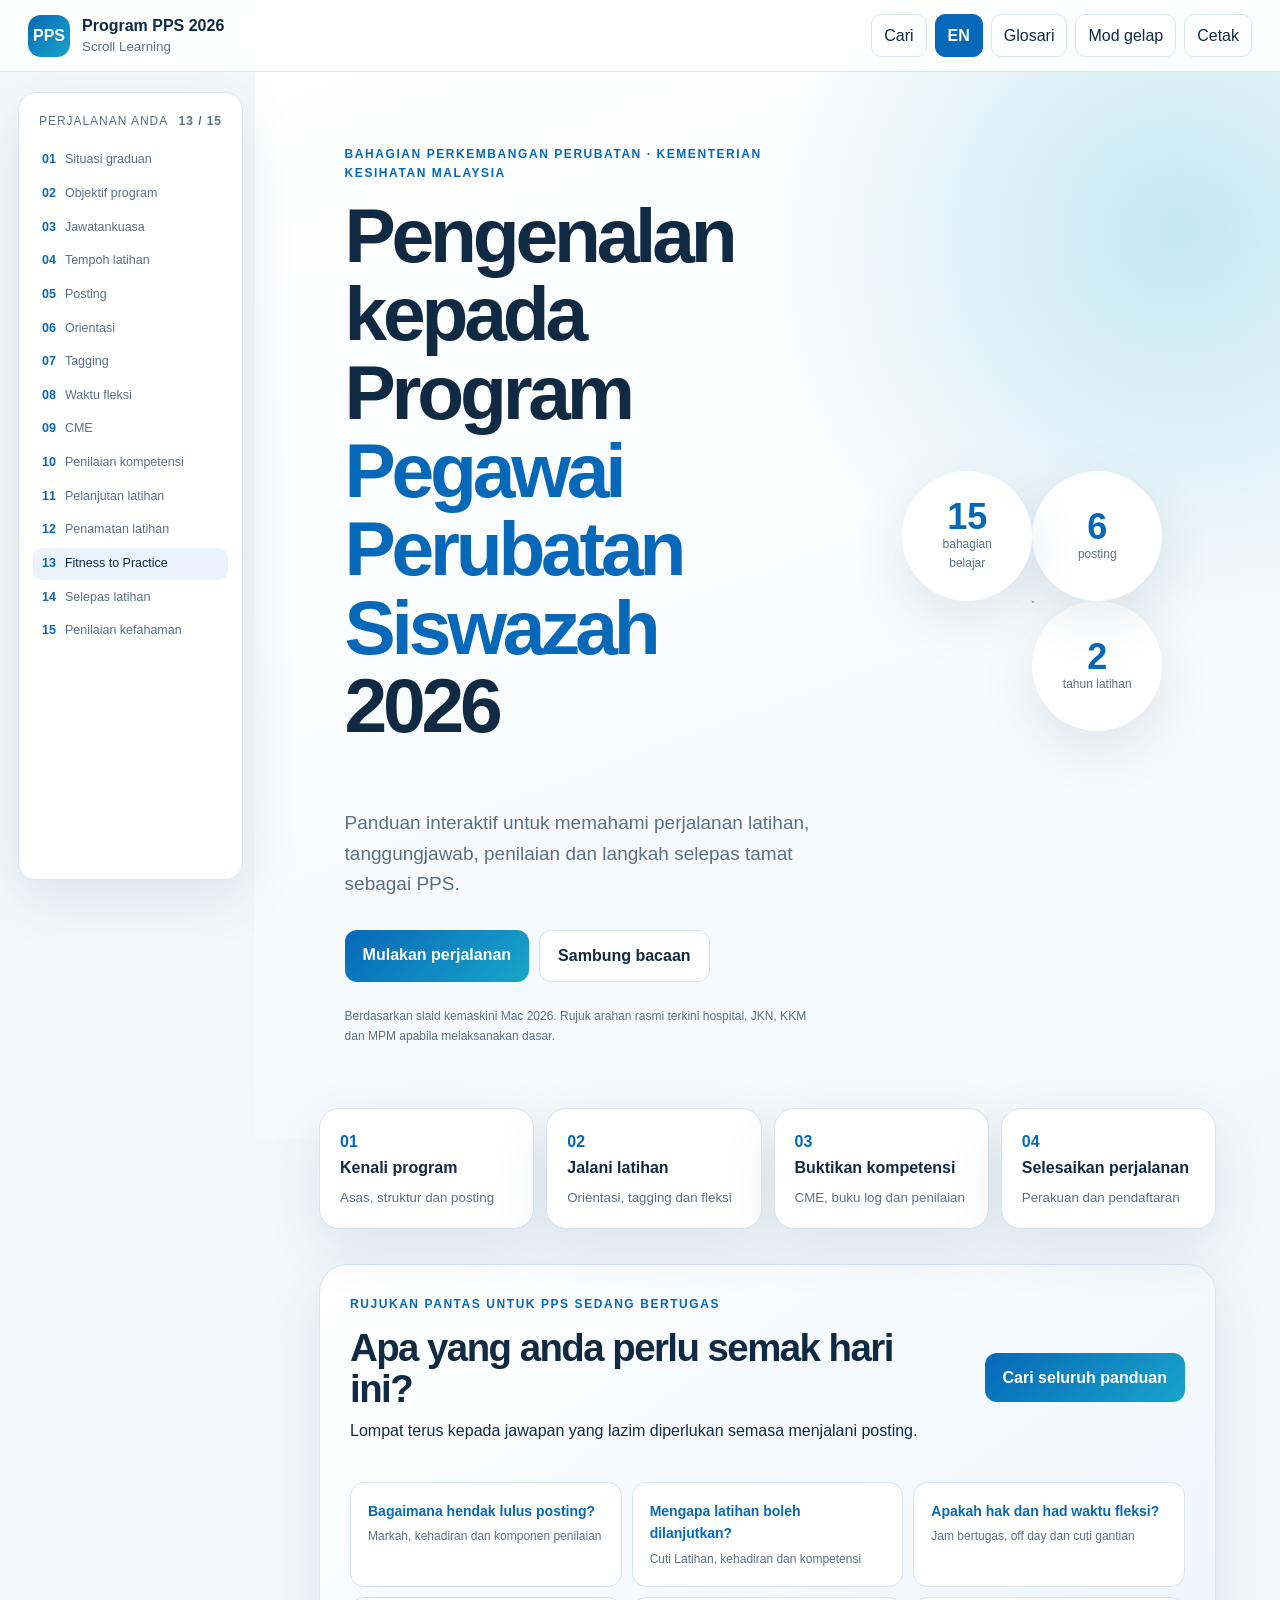
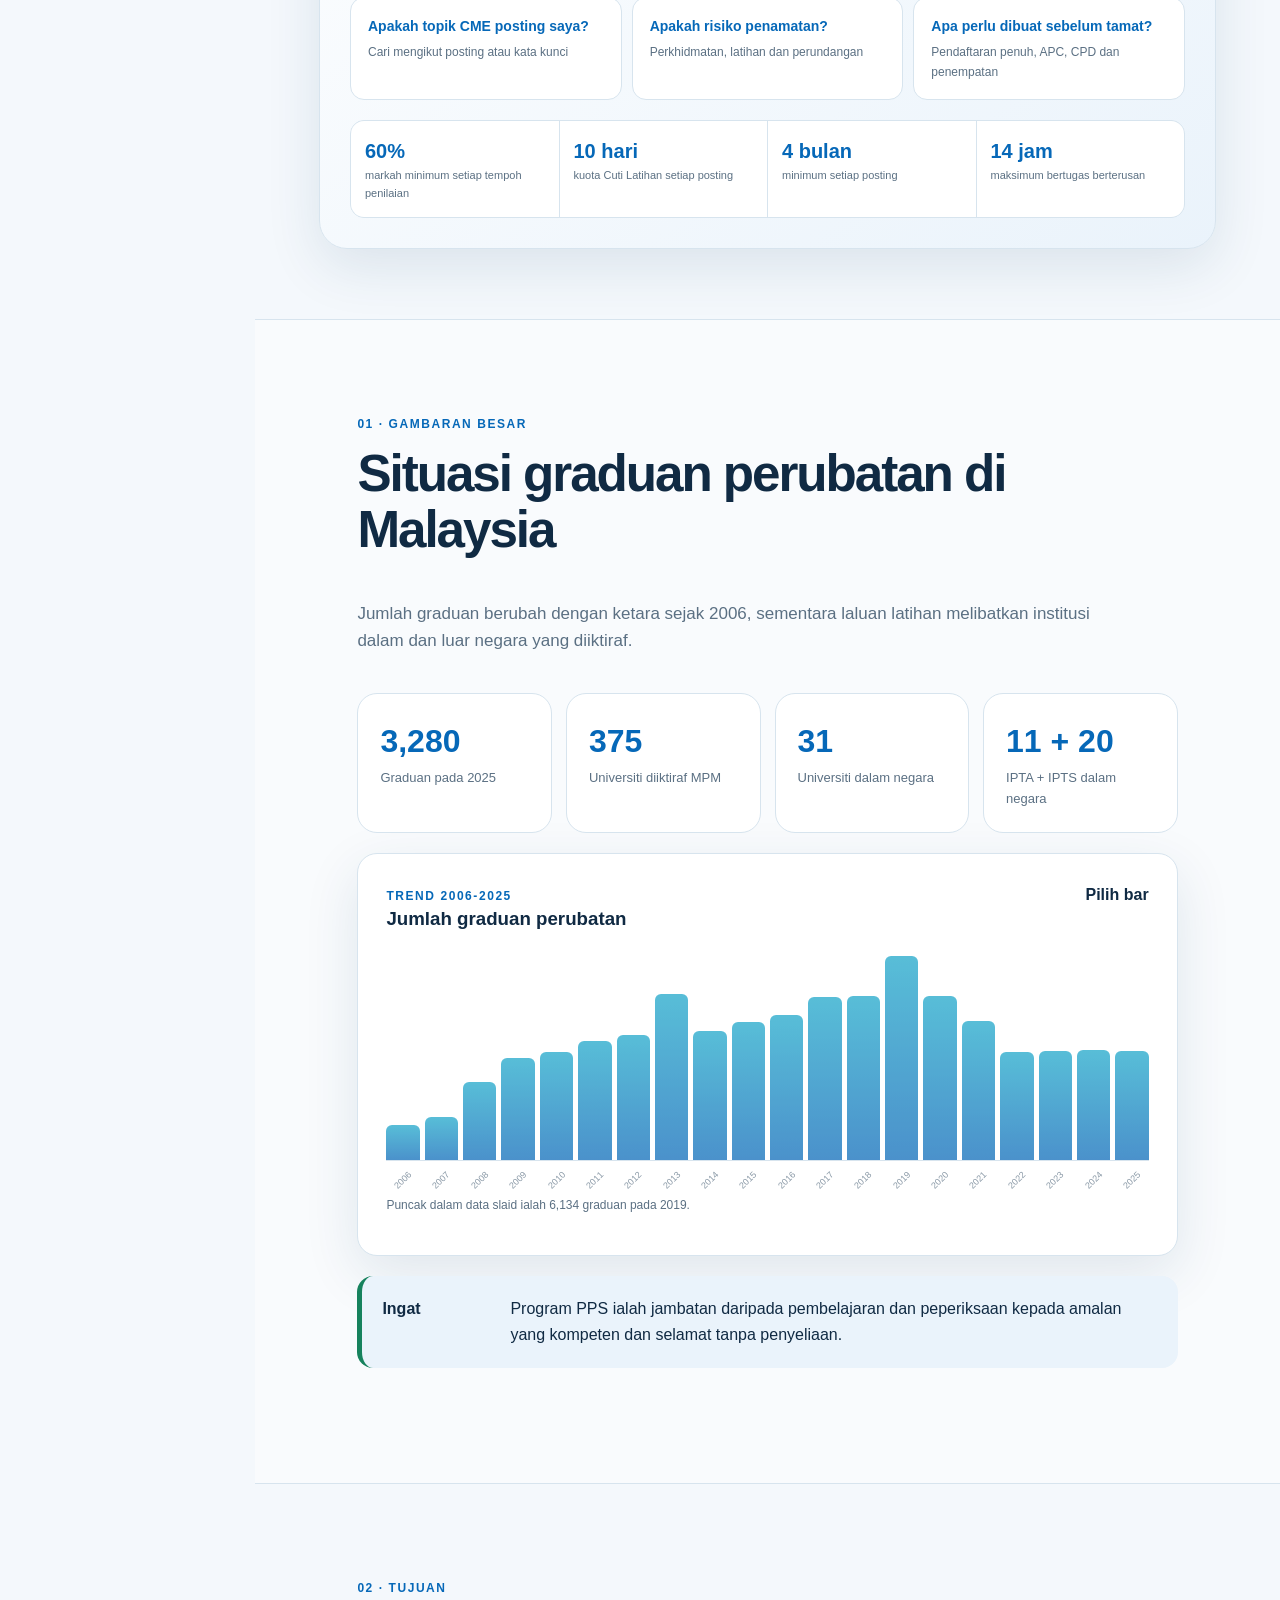
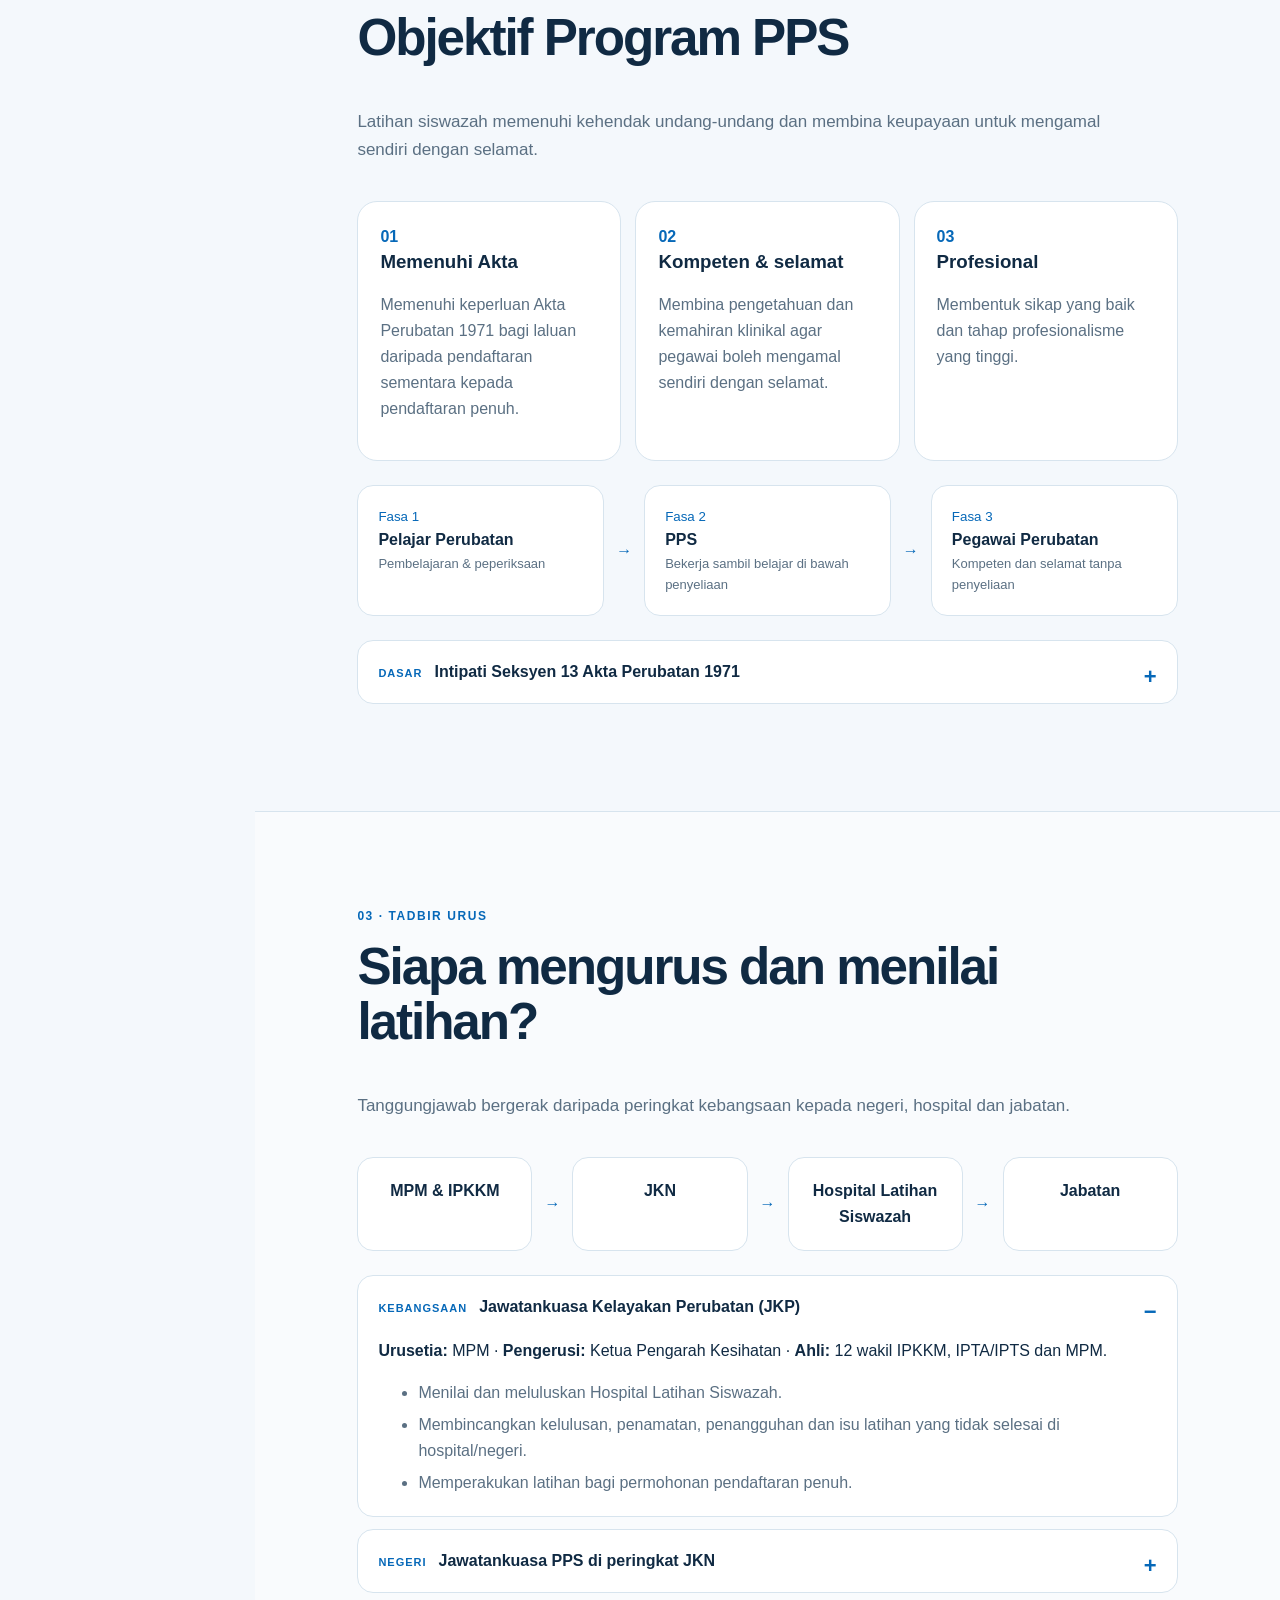
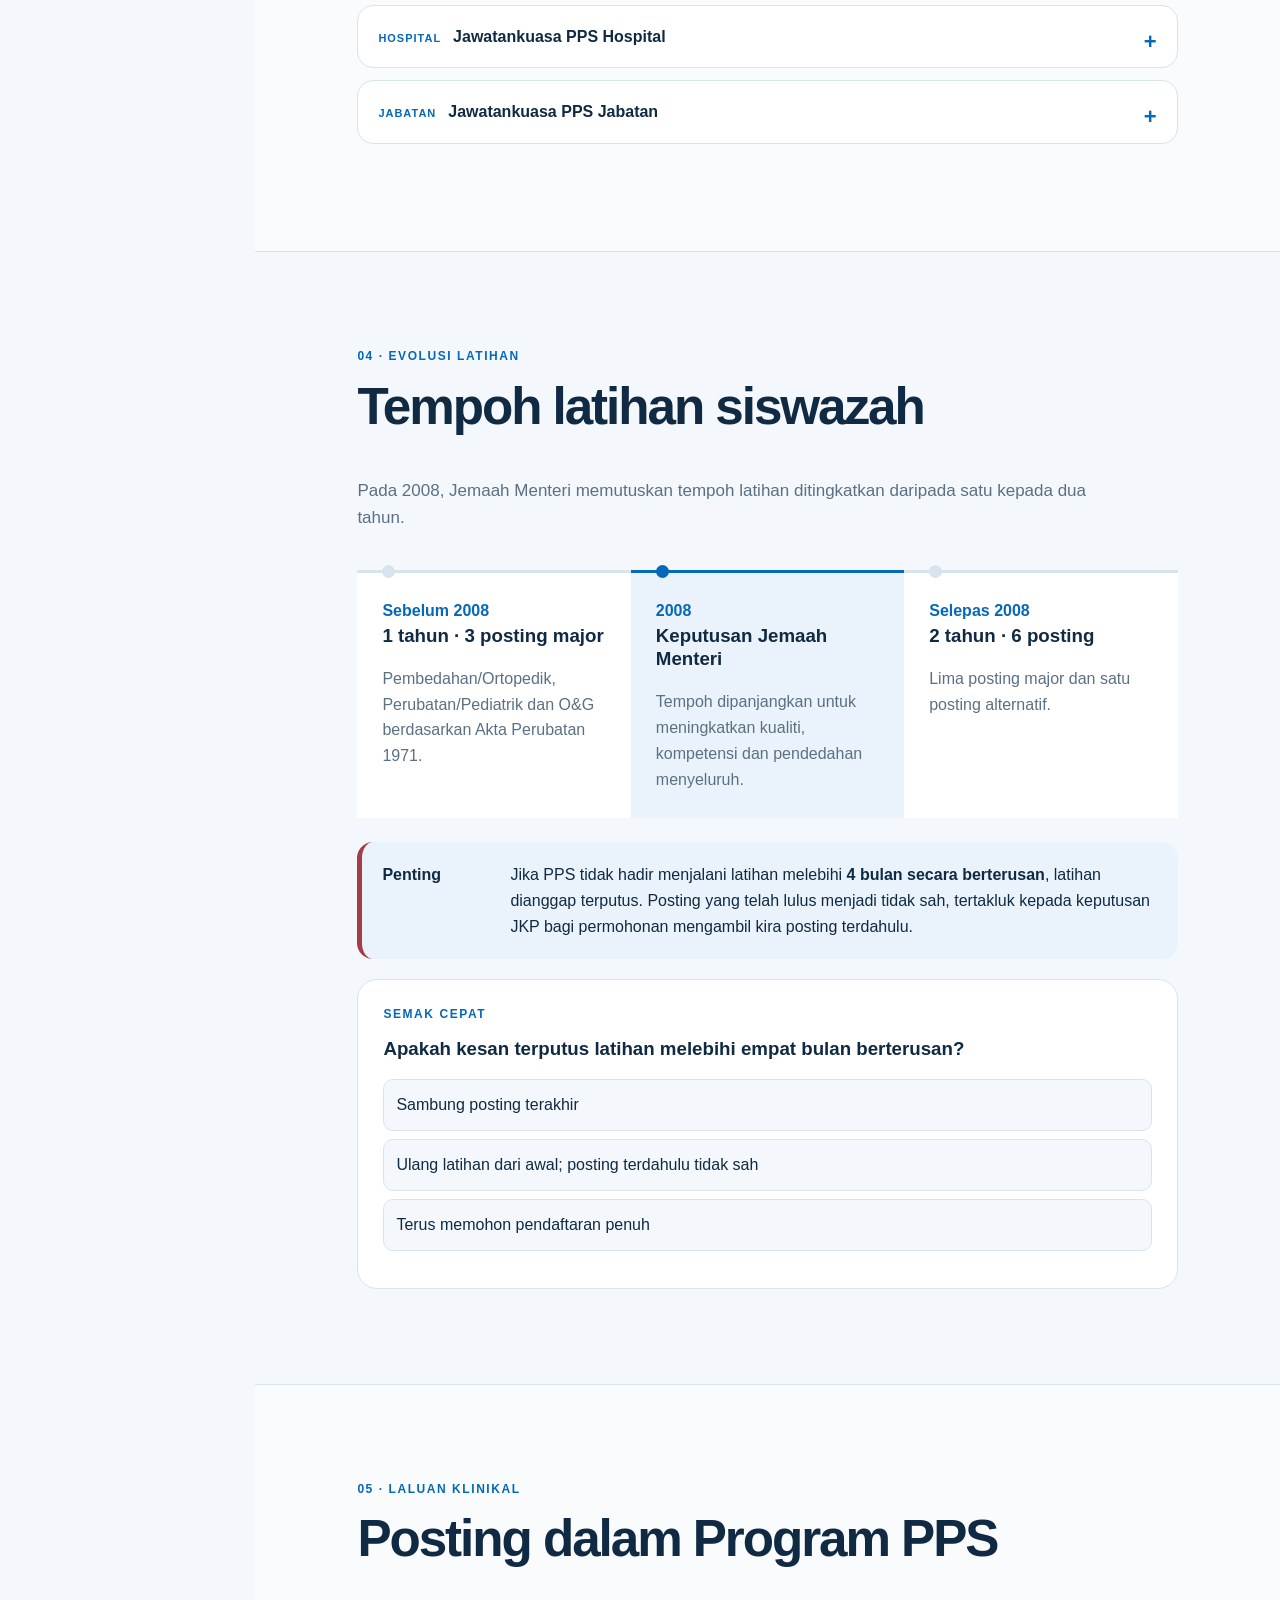
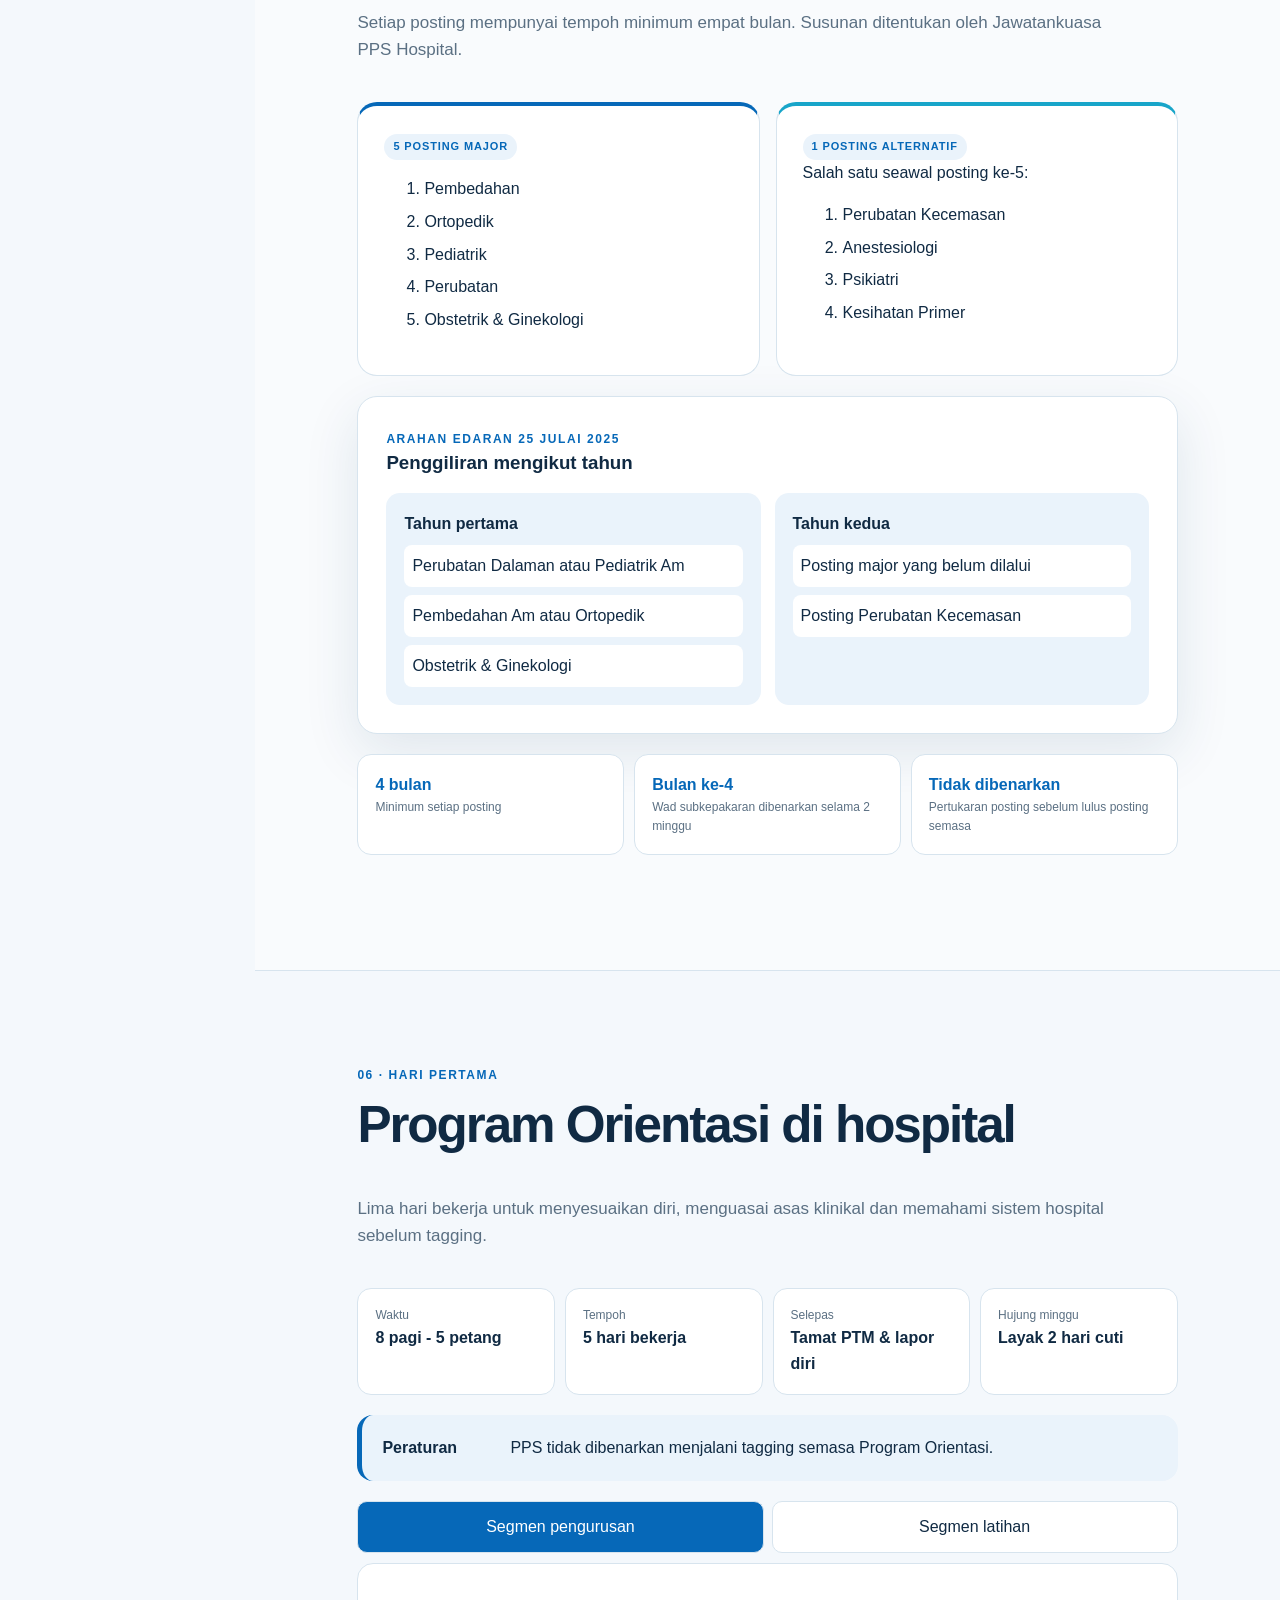
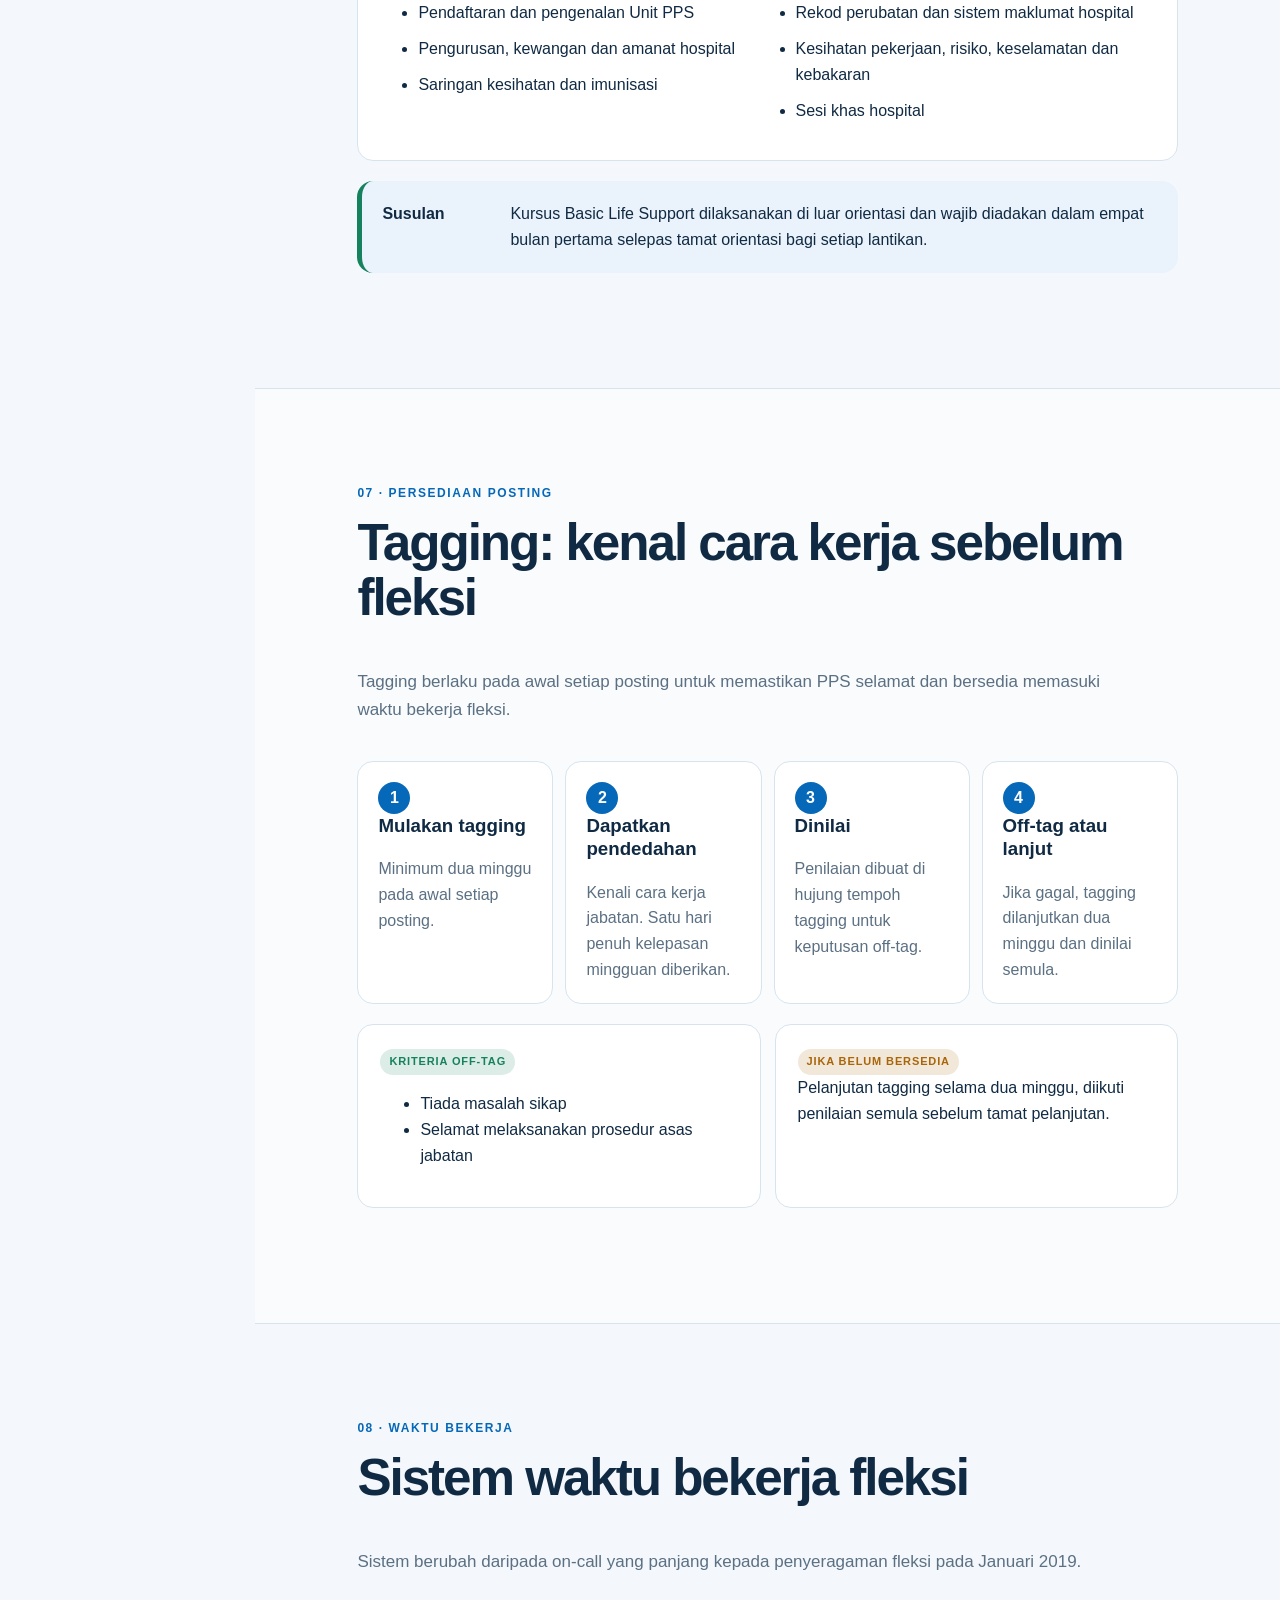
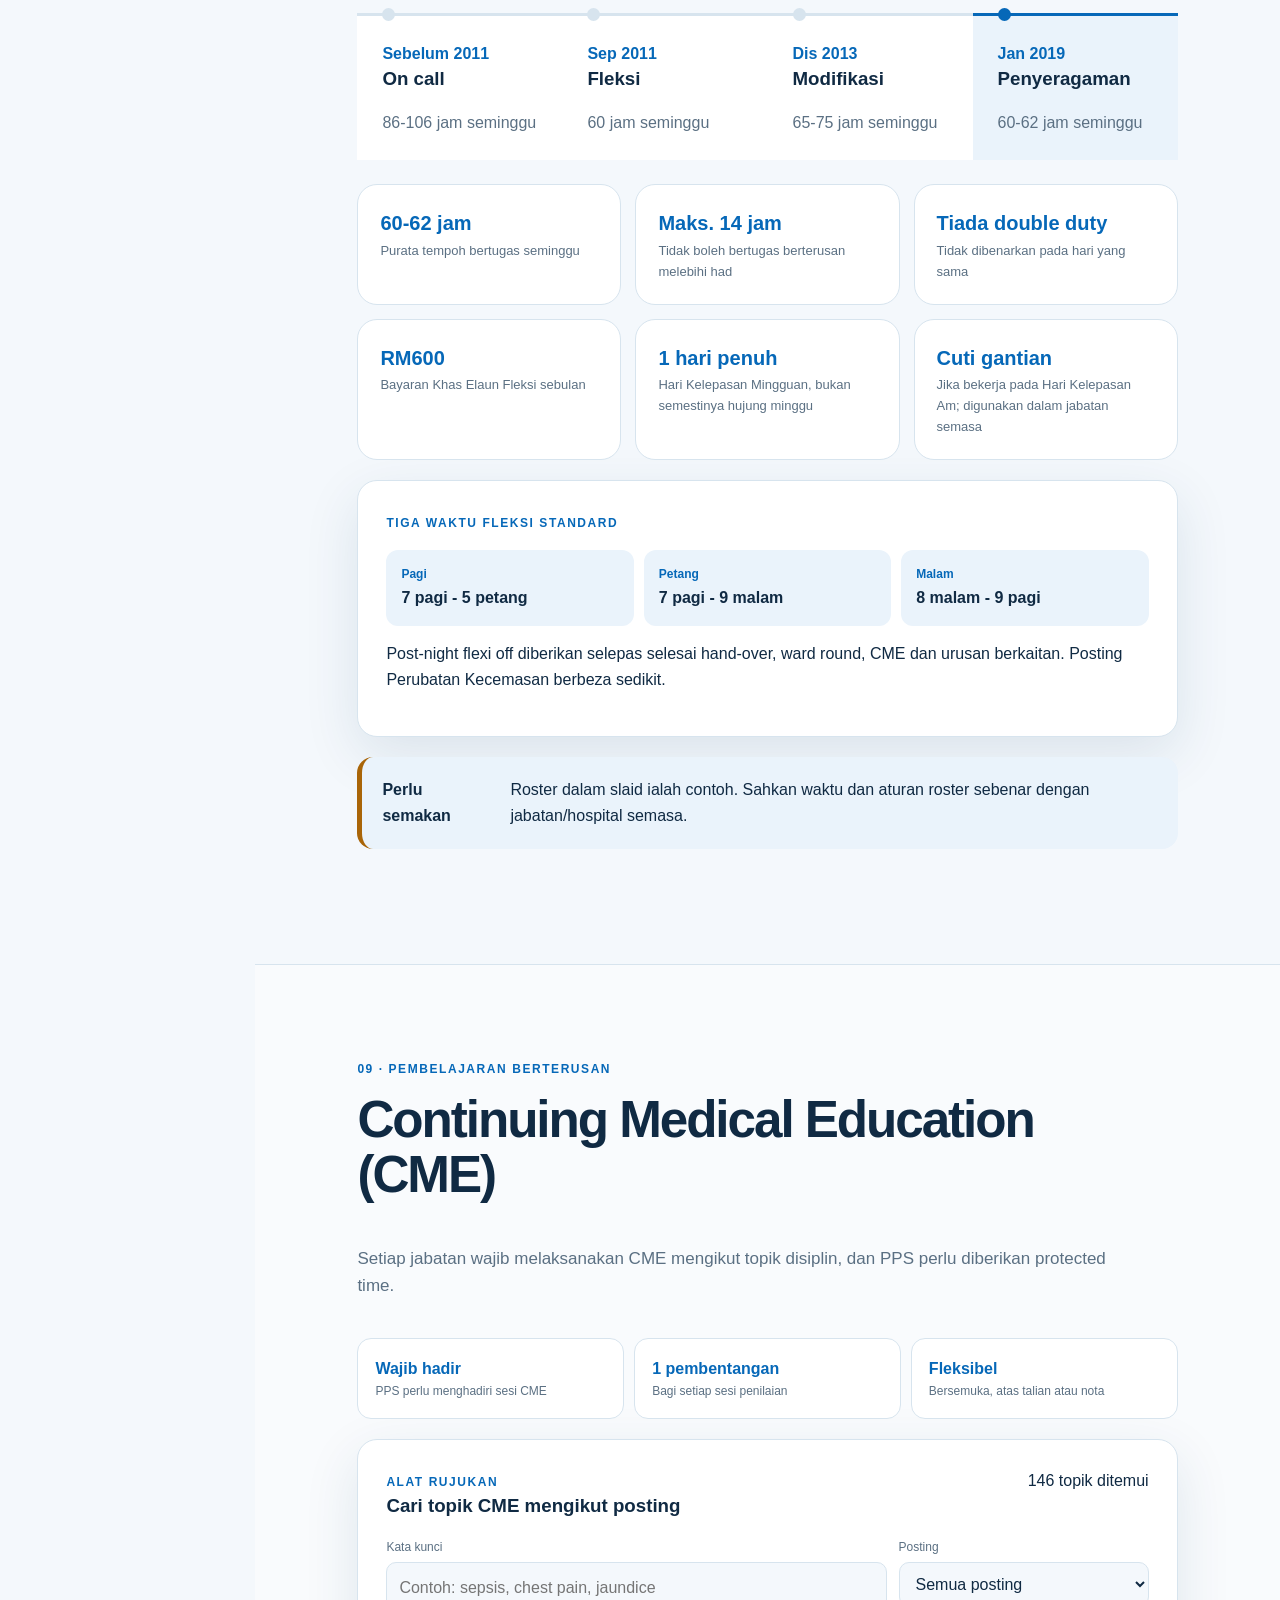
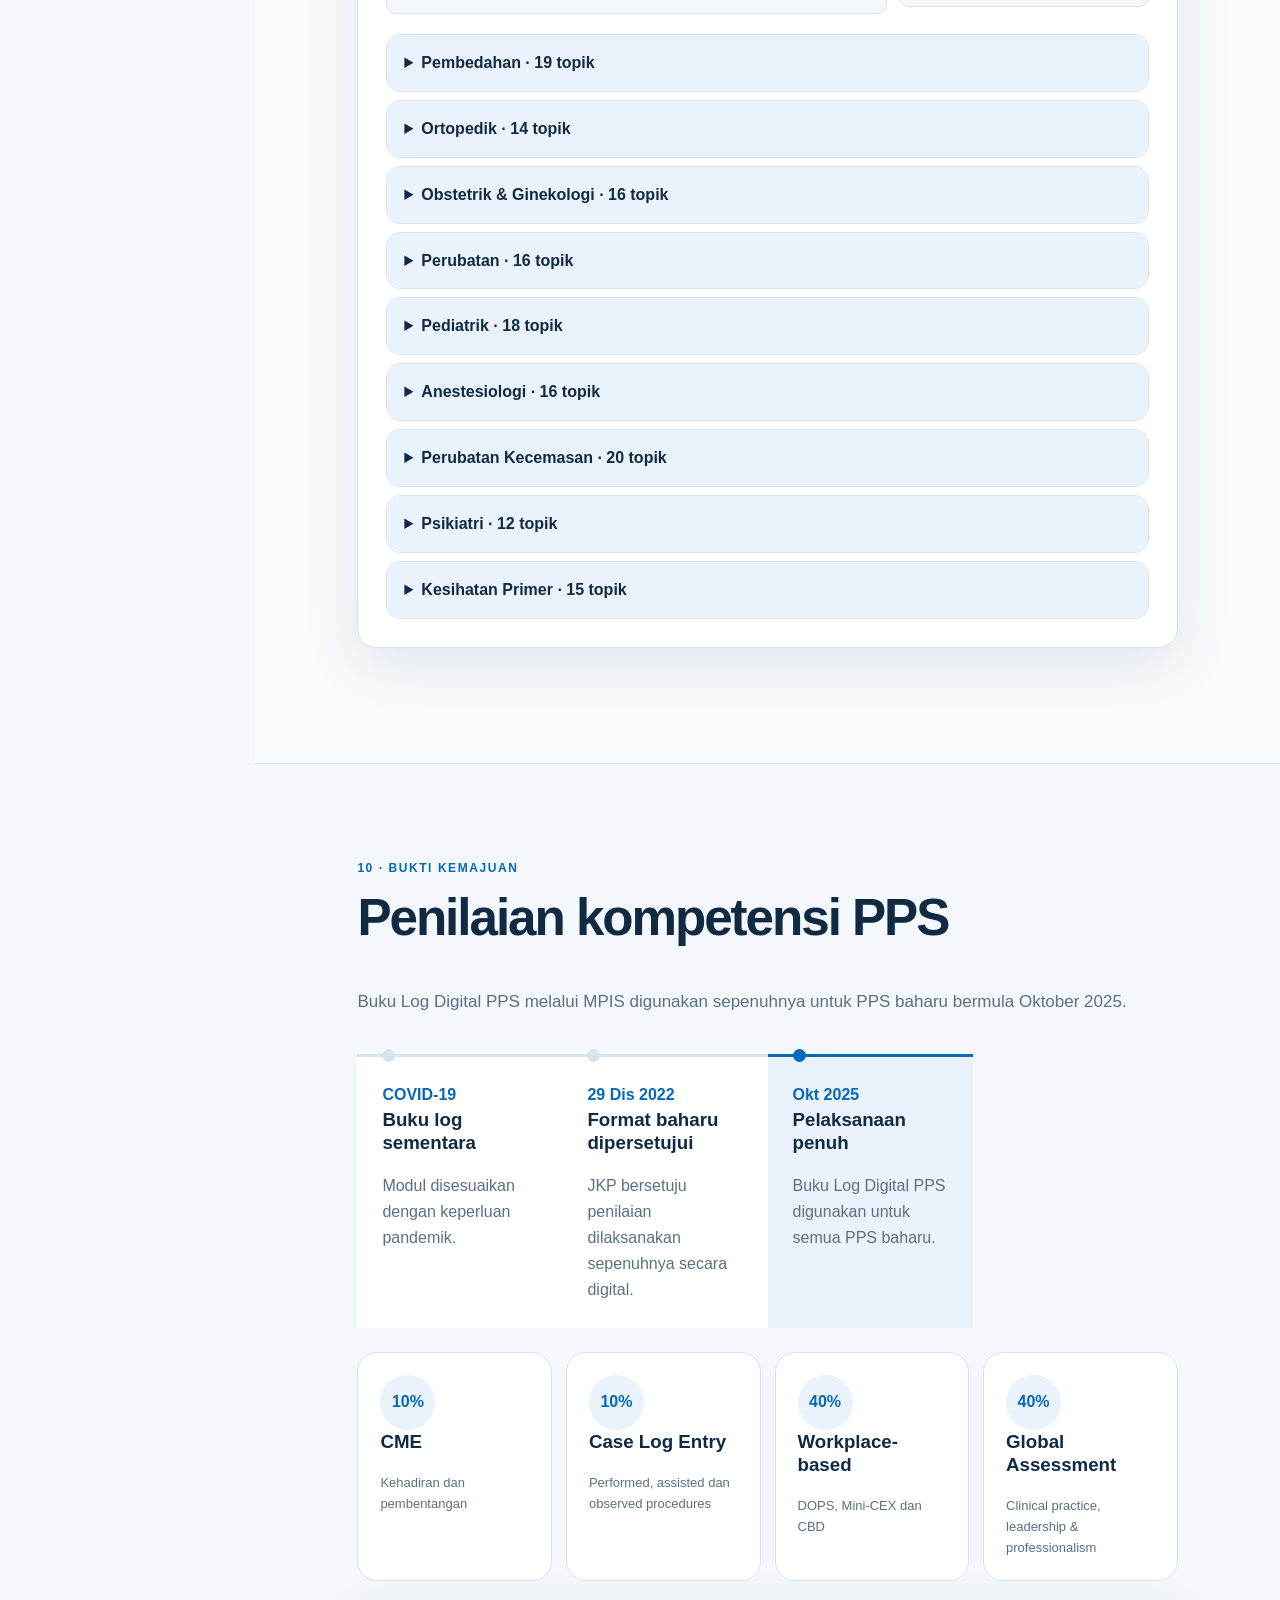
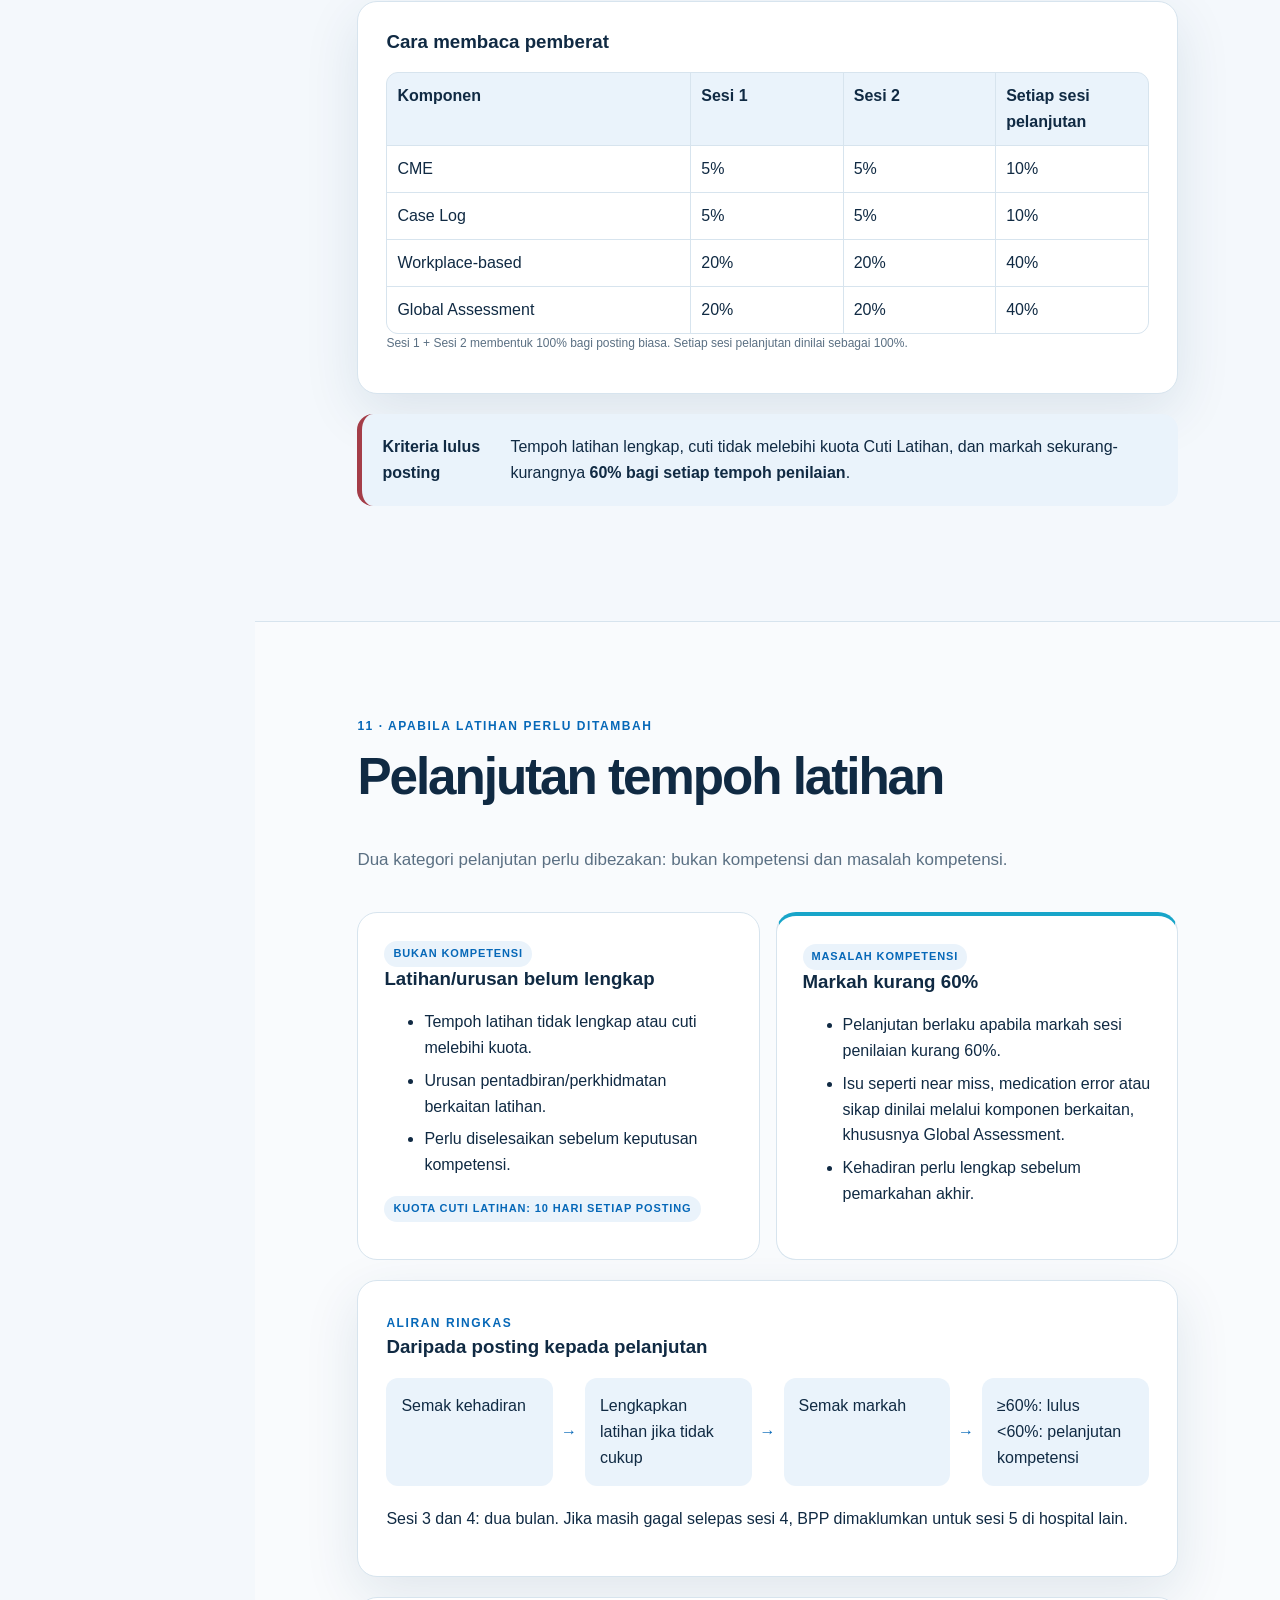
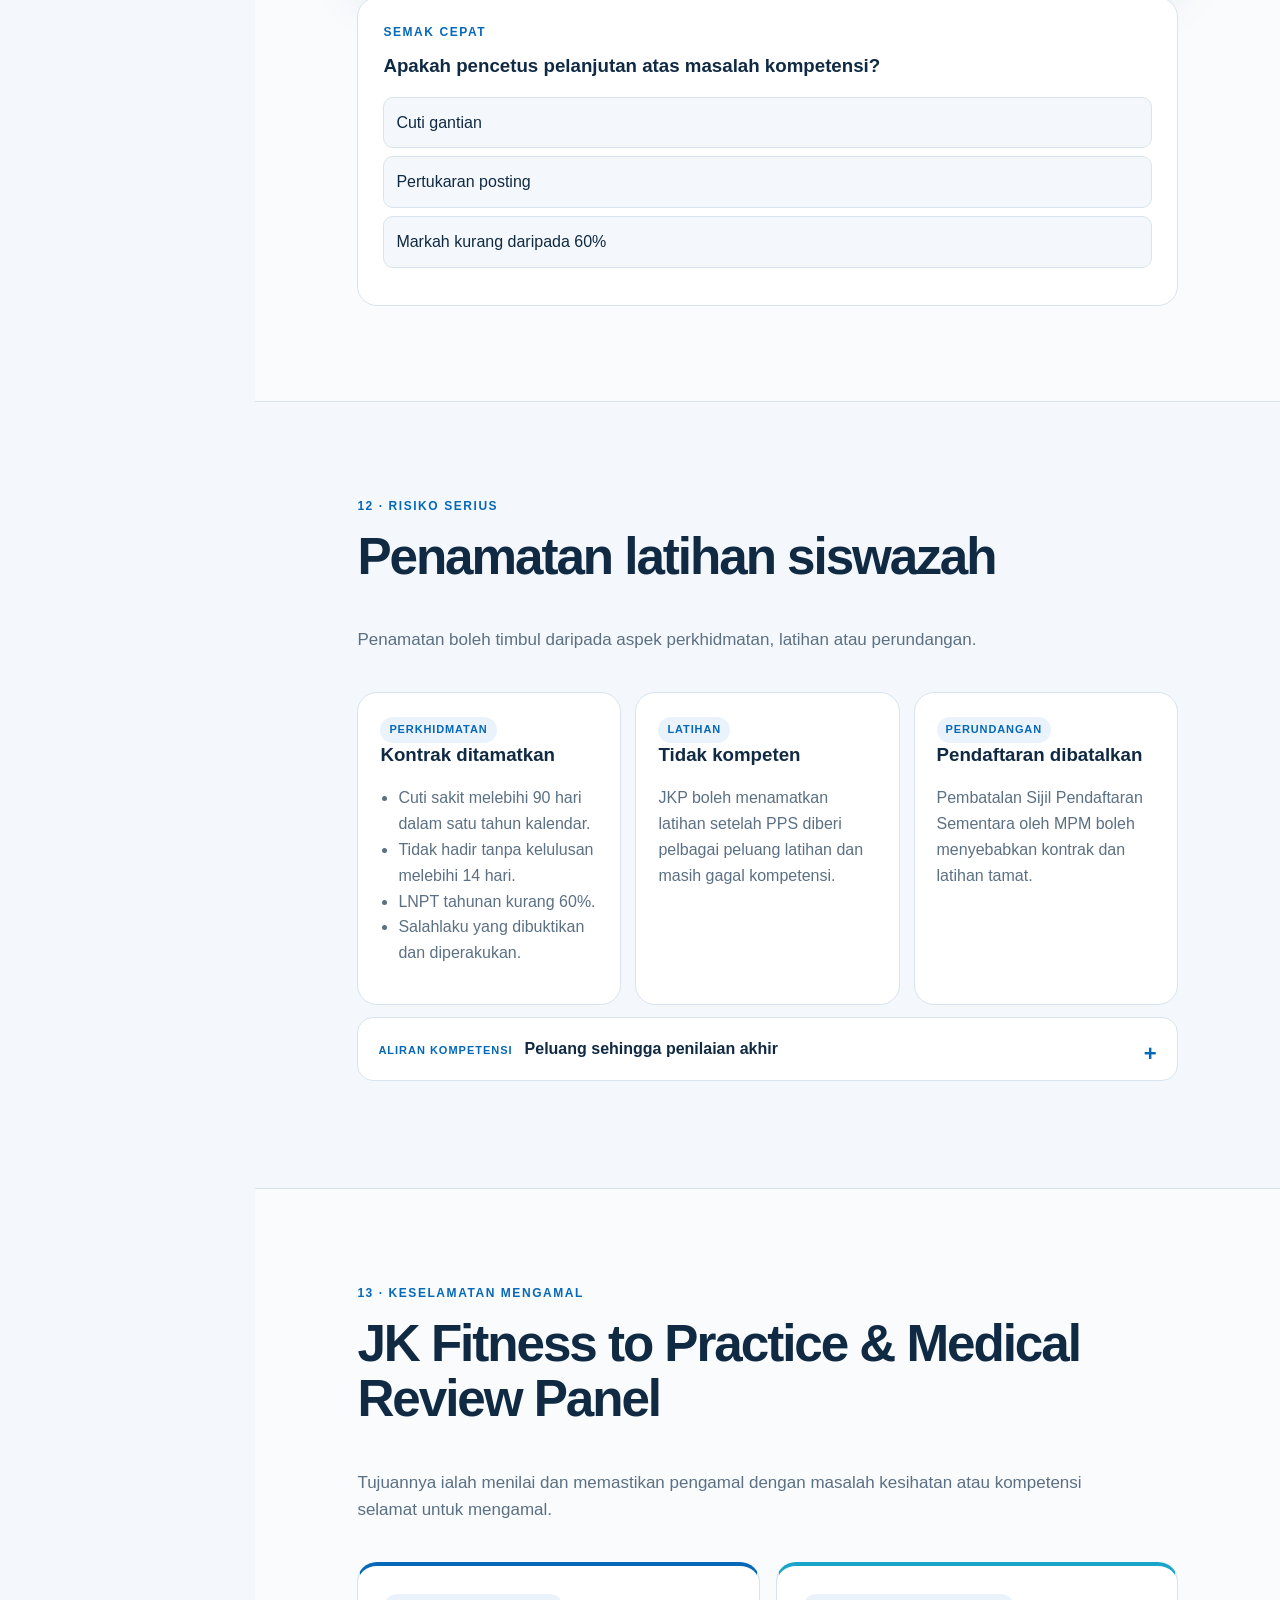
==== index.html @ 348db530 "Publish PPS 2026 scroll learning site" ====
<!doctype html>
<html lang="ms">
<head>
  <meta charset="utf-8">
  <meta name="viewport" content="width=device-width, initial-scale=1">
  <meta name="description" content="Perjalanan pembelajaran Program Pegawai Perubatan Siswazah 2026">
  <title>Program PPS 2026 | Scroll Learning</title>
  <link rel="stylesheet" href="styles.css">
</head>
<body>
  <div class="progress-track" aria-hidden="true"><div id="scroll-progress"></div></div>

  <header class="topbar">
    <a class="brand" href="#mula" aria-label="Kembali ke mula">
      <span class="brand-mark">PPS</span>
      <span><strong>Program PPS 2026</strong><small>Scroll Learning</small></span>
    </a>
    <div class="top-actions">
      <button class="icon-button lookup-button" id="lookup-open" type="button">Cari</button>
      <button class="language-button" id="language-toggle" type="button" aria-label="Switch language">EN</button>
      <button class="icon-button" id="glossary-open" type="button">Glosari</button>
      <button class="icon-button" id="theme-toggle" type="button" aria-label="Tukar mod warna">Mod gelap</button>
      <button class="icon-button" id="print-button" type="button">Cetak</button>
      <button class="menu-button" id="menu-toggle" type="button" aria-label="Buka navigasi" aria-expanded="false">Menu</button>
    </div>
  </header>

  <aside class="side-nav" id="side-nav" aria-label="Navigasi bahagian">
    <div class="journey-label">Perjalanan anda <strong id="section-count">01 / 15</strong></div>
    <nav>
      <a href="#overview"><span>01</span>Situasi graduan</a>
      <a href="#objektif"><span>02</span>Objektif program</a>
      <a href="#jawatankuasa"><span>03</span>Jawatankuasa</a>
      <a href="#tempoh"><span>04</span>Tempoh latihan</a>
      <a href="#posting"><span>05</span>Posting</a>
      <a href="#orientasi"><span>06</span>Orientasi</a>
      <a href="#tagging"><span>07</span>Tagging</a>
      <a href="#fleksi"><span>08</span>Waktu fleksi</a>
      <a href="#cme"><span>09</span>CME</a>
      <a href="#kompetensi"><span>10</span>Penilaian kompetensi</a>
      <a href="#pelanjutan"><span>11</span>Pelanjutan latihan</a>
      <a href="#penamatan"><span>12</span>Penamatan latihan</a>
      <a href="#fitness"><span>13</span>Fitness to Practice</a>
      <a href="#selepas"><span>14</span>Selepas latihan</a>
      <a href="#penilaian"><span>15</span>Penilaian kefahaman</a>
    </nav>
  </aside>

  <main id="mula">
    <section class="hero">
      <div class="hero-copy">
        <p class="eyebrow">Bahagian Perkembangan Perubatan · Kementerian Kesihatan Malaysia</p>
        <h1>Pengenalan kepada Program <em>Pegawai Perubatan Siswazah</em> 2026</h1>
        <p class="lead">Panduan interaktif untuk memahami perjalanan latihan, tanggungjawab, penilaian dan langkah selepas tamat sebagai PPS.</p>
        <div class="hero-actions">
          <a class="button primary" href="#overview">Mulakan perjalanan</a>
          <button class="button secondary" id="resume-button" type="button">Sambung bacaan</button>
        </div>
        <p class="source-note">Berdasarkan slaid kemaskini Mac 2026. Rujuk arahan rasmi terkini hospital, JKN, KKM dan MPM apabila melaksanakan dasar.</p>
        <p class="translation-notice" id="translation-notice" hidden>English translation for learning purposes. Refer to the Malay version for official wording.</p>
      </div>
      <div class="hero-panel" aria-label="Ringkasan perjalanan">
        <span class="orbit orbit-one"></span><span class="orbit orbit-two"></span>
        <div class="hero-stat"><strong>2</strong><span>tahun latihan</span></div>
        <div class="hero-stat"><strong>6</strong><span>posting</span></div>
        <div class="hero-stat"><strong>15</strong><span>bahagian belajar</span></div>
      </div>
    </section>

    <section class="quick-start">
      <div><span>01</span><strong>Kenali program</strong><small>Asas, struktur dan posting</small></div>
      <div><span>02</span><strong>Jalani latihan</strong><small>Orientasi, tagging dan fleksi</small></div>
      <div><span>03</span><strong>Buktikan kompetensi</strong><small>CME, buku log dan penilaian</small></div>
      <div><span>04</span><strong>Selesaikan perjalanan</strong><small>Perakuan dan pendaftaran</small></div>
    </section>

    <section class="refresher-hub" aria-labelledby="refresher-title">
      <div class="refresher-intro">
        <p class="eyebrow">Rujukan pantas untuk PPS sedang bertugas</p>
        <h2 id="refresher-title">Apa yang anda perlu semak hari ini?</h2>
        <p>Lompat terus kepada jawapan yang lazim diperlukan semasa menjalani posting.</p>
        <button class="button primary" id="lookup-hub-open" type="button">Cari seluruh panduan</button>
      </div>
      <div class="refresher-links">
        <a href="#kompetensi"><strong>Bagaimana hendak lulus posting?</strong><span>Markah, kehadiran dan komponen penilaian</span></a>
        <a href="#pelanjutan"><strong>Mengapa latihan boleh dilanjutkan?</strong><span>Cuti Latihan, kehadiran dan kompetensi</span></a>
        <a href="#fleksi"><strong>Apakah hak dan had waktu fleksi?</strong><span>Jam bertugas, off day dan cuti gantian</span></a>
        <a href="#cme"><strong>Apakah topik CME posting saya?</strong><span>Cari mengikut posting atau kata kunci</span></a>
        <a href="#penamatan"><strong>Apakah risiko penamatan?</strong><span>Perkhidmatan, latihan dan perundangan</span></a>
        <a href="#selepas"><strong>Apa perlu dibuat sebelum tamat?</strong><span>Pendaftaran penuh, APC, CPD dan penempatan</span></a>
      </div>
      <div class="refresher-numbers" aria-label="Nombor dasar penting">
        <div><strong>60%</strong><span>markah minimum setiap tempoh penilaian</span></div>
        <div><strong>10 hari</strong><span>kuota Cuti Latihan setiap posting</span></div>
        <div><strong>4 bulan</strong><span>minimum setiap posting</span></div>
        <div><strong>14 jam</strong><span>maksimum bertugas berterusan</span></div>
      </div>
    </section>

    <section class="learning-section" id="overview" data-index="1">
      <div class="section-heading">
        <p class="eyebrow">01 · Gambaran besar</p>
        <h2>Situasi graduan perubatan di Malaysia</h2>
        <p>Jumlah graduan berubah dengan ketara sejak 2006, sementara laluan latihan melibatkan institusi dalam dan luar negara yang diiktiraf.</p>
      </div>
      <div class="stat-grid">
        <article class="metric"><strong>3,280</strong><span>Graduan pada 2025</span></article>
        <article class="metric"><strong>375</strong><span>Universiti diiktiraf MPM</span></article>
        <article class="metric"><strong>31</strong><span>Universiti dalam negara</span></article>
        <article class="metric"><strong>11 + 20</strong><span>IPTA + IPTS dalam negara</span></article>
      </div>
      <article class="panel">
        <div class="panel-head"><div><span class="kicker">Trend 2006-2025</span><h3>Jumlah graduan perubatan</h3></div><strong id="chart-value">Pilih bar</strong></div>
        <div class="bar-chart" id="graduate-chart" aria-label="Carta jumlah graduan dari 2006 hingga 2025"></div>
        <p class="caption">Puncak dalam data slaid ialah 6,134 graduan pada 2019.</p>
      </article>
      <div class="callout remember"><strong>Ingat</strong><p>Program PPS ialah jambatan daripada pembelajaran dan peperiksaan kepada amalan yang kompeten dan selamat tanpa penyeliaan.</p></div>
    </section>

    <section class="learning-section" id="objektif" data-index="2">
      <div class="section-heading"><p class="eyebrow">02 · Tujuan</p><h2>Objektif Program PPS</h2><p>Latihan siswazah memenuhi kehendak undang-undang dan membina keupayaan untuk mengamal sendiri dengan selamat.</p></div>
      <div class="card-grid three">
        <article class="feature-card"><span>01</span><h3>Memenuhi Akta</h3><p>Memenuhi keperluan Akta Perubatan 1971 bagi laluan daripada pendaftaran sementara kepada pendaftaran penuh.</p></article>
        <article class="feature-card"><span>02</span><h3>Kompeten & selamat</h3><p>Membina pengetahuan dan kemahiran klinikal agar pegawai boleh mengamal sendiri dengan selamat.</p></article>
        <article class="feature-card"><span>03</span><h3>Profesional</h3><p>Membentuk sikap yang baik dan tahap profesionalisme yang tinggi.</p></article>
      </div>
      <div class="journey-flow">
        <div><small>Fasa 1</small><strong>Pelajar Perubatan</strong><span>Pembelajaran & peperiksaan</span></div>
        <i>→</i><div><small>Fasa 2</small><strong>PPS</strong><span>Bekerja sambil belajar di bawah penyeliaan</span></div>
        <i>→</i><div><small>Fasa 3</small><strong>Pegawai Perubatan</strong><span>Kompeten dan selamat tanpa penyeliaan</span></div>
      </div>
      <details class="policy-card"><summary><span>Dasar</span>Intipati Seksyen 13 Akta Perubatan 1971</summary><p>Individu berdaftar sementara perlu memperoleh pengalaman klinikal yang memuaskan sebelum layak memohon pendaftaran penuh. Teks slaid turut menerangkan tempoh minimum satu tahun dan komponen pembedahan, perubatan serta obstetrik dan ginekologi.</p><p class="caption">Ini ialah ringkasan pembelajaran, bukan petikan undang-undang lengkap.</p></details>
    </section>

    <section class="learning-section" id="jawatankuasa" data-index="3">
      <div class="section-heading"><p class="eyebrow">03 · Tadbir urus</p><h2>Siapa mengurus dan menilai latihan?</h2><p>Tanggungjawab bergerak daripada peringkat kebangsaan kepada negeri, hospital dan jabatan.</p></div>
      <div class="governance-line"><span>MPM & IPKKM</span><i>→</i><span>JKN</span><i>→</i><span>Hospital Latihan Siswazah</span><i>→</i><span>Jabatan</span></div>
      <div class="accordion-stack">
        <details class="policy-card" open><summary><span>Kebangsaan</span>Jawatankuasa Kelayakan Perubatan (JKP)</summary><p><b>Urusetia:</b> MPM · <b>Pengerusi:</b> Ketua Pengarah Kesihatan · <b>Ahli:</b> 12 wakil IPKKM, IPTA/IPTS dan MPM.</p><ul><li>Menilai dan meluluskan Hospital Latihan Siswazah.</li><li>Membincangkan kelulusan, penamatan, penangguhan dan isu latihan yang tidak selesai di hospital/negeri.</li><li>Memperakukan latihan bagi permohonan pendaftaran penuh.</li></ul></details>
        <details class="policy-card"><summary><span>Negeri</span>Jawatankuasa PPS di peringkat JKN</summary><p><b>Pengerusi:</b> Pengarah Kesihatan Negeri · <b>Ahli:</b> semua Pengarah HLS negeri · <b>Urusetia:</b> Timbalan Pengarah Kesihatan Negeri (Perubatan).</p><ul><li>Memantau pelaksanaan latihan dan pematuhan garis panduan.</li><li>Membuat ulasan permohonan pertukaran PPS.</li></ul></details>
        <details class="policy-card"><summary><span>Hospital</span>Jawatankuasa PPS Hospital</summary><ul><li>Mengurus penempatan, rotasi, buku log, isu prestasi dan perkhidmatan.</li><li>Memutuskan perakuan pelanjutan dan mengurus permohonan pendaftaran penuh.</li></ul></details>
        <details class="policy-card"><summary><span>Jabatan</span>Jawatankuasa PPS Jabatan</summary><ul><li>Memantau, membimbing, melatih dan menilai PPS.</li><li>Menyediakan laporan penilaian, LNPT, CCP dan CCHT serta mengesahkan prosedur.</li></ul></details>
      </div>
    </section>

    <section class="learning-section" id="tempoh" data-index="4">
      <div class="section-heading"><p class="eyebrow">04 · Evolusi latihan</p><h2>Tempoh latihan siswazah</h2><p>Pada 2008, Jemaah Menteri memutuskan tempoh latihan ditingkatkan daripada satu kepada dua tahun.</p></div>
      <div class="timeline">
        <article><time>Sebelum 2008</time><h3>1 tahun · 3 posting major</h3><p>Pembedahan/Ortopedik, Perubatan/Pediatrik dan O&G berdasarkan Akta Perubatan 1971.</p></article>
        <article class="active"><time>2008</time><h3>Keputusan Jemaah Menteri</h3><p>Tempoh dipanjangkan untuk meningkatkan kualiti, kompetensi dan pendedahan menyeluruh.</p></article>
        <article><time>Selepas 2008</time><h3>2 tahun · 6 posting</h3><p>Lima posting major dan satu posting alternatif.</p></article>
      </div>
      <div class="callout important"><strong>Penting</strong><p>Jika PPS tidak hadir menjalani latihan melebihi <b>4 bulan secara berterusan</b>, latihan dianggap terputus. Posting yang telah lulus menjadi tidak sah, tertakluk kepada keputusan JKP bagi permohonan mengambil kira posting terdahulu.</p></div>
      <div class="knowledge-check mini-check" data-answer="b"><p class="kicker">Semak cepat</p><h3>Apakah kesan terputus latihan melebihi empat bulan berterusan?</h3><button data-choice="a">Sambung posting terakhir</button><button data-choice="b">Ulang latihan dari awal; posting terdahulu tidak sah</button><button data-choice="c">Terus memohon pendaftaran penuh</button><p class="feedback"></p></div>
    </section>

    <section class="learning-section" id="posting" data-index="5">
      <div class="section-heading"><p class="eyebrow">05 · Laluan klinikal</p><h2>Posting dalam Program PPS</h2><p>Setiap posting mempunyai tempoh minimum empat bulan. Susunan ditentukan oleh Jawatankuasa PPS Hospital.</p></div>
      <div class="compare-grid">
        <article class="compare-card major"><span>5 posting major</span><ol><li>Pembedahan</li><li>Ortopedik</li><li>Pediatrik</li><li>Perubatan</li><li>Obstetrik & Ginekologi</li></ol></article>
        <article class="compare-card alt"><span>1 posting alternatif</span><p>Salah satu seawal posting ke-5:</p><ol><li>Perubatan Kecemasan</li><li>Anestesiologi</li><li>Psikiatri</li><li>Kesihatan Primer</li></ol></article>
      </div>
      <article class="panel">
        <span class="kicker">Arahan edaran 25 Julai 2025</span><h3>Penggiliran mengikut tahun</h3>
        <div class="year-path"><div><strong>Tahun pertama</strong><p>Perubatan Dalaman atau Pediatrik Am</p><p>Pembedahan Am atau Ortopedik</p><p>Obstetrik & Ginekologi</p></div><div><strong>Tahun kedua</strong><p>Posting major yang belum dilalui</p><p>Posting Perubatan Kecemasan</p></div></div>
      </article>
      <div class="rule-strip"><div><strong>4 bulan</strong><span>Minimum setiap posting</span></div><div><strong>Bulan ke-4</strong><span>Wad subkepakaran dibenarkan selama 2 minggu</span></div><div><strong>Tidak dibenarkan</strong><span>Pertukaran posting sebelum lulus posting semasa</span></div></div>
    </section>

    <section class="learning-section" id="orientasi" data-index="6">
      <div class="section-heading"><p class="eyebrow">06 · Hari pertama</p><h2>Program Orientasi di hospital</h2><p>Lima hari bekerja untuk menyesuaikan diri, menguasai asas klinikal dan memahami sistem hospital sebelum tagging.</p></div>
      <div class="orientation-banner"><div><small>Waktu</small><strong>8 pagi - 5 petang</strong></div><div><small>Tempoh</small><strong>5 hari bekerja</strong></div><div><small>Selepas</small><strong>Tamat PTM & lapor diri</strong></div><div><small>Hujung minggu</small><strong>Layak 2 hari cuti</strong></div></div>
      <div class="callout policy"><strong>Peraturan</strong><p>PPS tidak dibenarkan menjalani tagging semasa Program Orientasi.</p></div>
      <div class="tab-set" data-tabs>
        <div class="tab-buttons"><button class="active" data-tab="urus">Segmen pengurusan</button><button data-tab="latih">Segmen latihan</button></div>
        <div class="tab-panel active" data-panel="urus"><ul class="check-list"><li>Pendaftaran dan pengenalan Unit PPS</li><li>Pengurusan, kewangan dan amanat hospital</li><li>Saringan kesihatan dan imunisasi</li><li>Rekod perubatan dan sistem maklumat hospital</li><li>Kesihatan pekerjaan, risiko, keselamatan dan kebakaran</li><li>Sesi khas hospital</li></ul></div>
        <div class="tab-panel" data-panel="latih"><ul class="check-list"><li>Notifikasi penyakit berjangkit</li><li>Pengenalan Radiologi dan Patologi</li><li>Kesihatan mental dan Patient Safety</li><li>Blood Transfusion Competency Training</li><li>Best practices in general procedures</li><li>Dokumentasi klinikal dan kod klasifikasi</li></ul></div>
      </div>
      <div class="callout remember"><strong>Susulan</strong><p>Kursus Basic Life Support dilaksanakan di luar orientasi dan wajib diadakan dalam empat bulan pertama selepas tamat orientasi bagi setiap lantikan.</p></div>
    </section>

    <section class="learning-section" id="tagging" data-index="7">
      <div class="section-heading"><p class="eyebrow">07 · Persediaan posting</p><h2>Tagging: kenal cara kerja sebelum fleksi</h2><p>Tagging berlaku pada awal setiap posting untuk memastikan PPS selamat dan bersedia memasuki waktu bekerja fleksi.</p></div>
      <div class="step-cards">
        <article><span>1</span><h3>Mulakan tagging</h3><p>Minimum dua minggu pada awal setiap posting.</p></article>
        <article><span>2</span><h3>Dapatkan pendedahan</h3><p>Kenali cara kerja jabatan. Satu hari penuh kelepasan mingguan diberikan.</p></article>
        <article><span>3</span><h3>Dinilai</h3><p>Penilaian dibuat di hujung tempoh tagging untuk keputusan off-tag.</p></article>
        <article><span>4</span><h3>Off-tag atau lanjut</h3><p>Jika gagal, tagging dilanjutkan dua minggu dan dinilai semula.</p></article>
      </div>
      <div class="split-callout"><div><span class="status good">Kriteria off-tag</span><ul><li>Tiada masalah sikap</li><li>Selamat melaksanakan prosedur asas jabatan</li></ul></div><div><span class="status warn">Jika belum bersedia</span><p>Pelanjutan tagging selama dua minggu, diikuti penilaian semula sebelum tamat pelanjutan.</p></div></div>
    </section>

    <section class="learning-section" id="fleksi" data-index="8">
      <div class="section-heading"><p class="eyebrow">08 · Waktu bekerja</p><h2>Sistem waktu bekerja fleksi</h2><p>Sistem berubah daripada on-call yang panjang kepada penyeragaman fleksi pada Januari 2019.</p></div>
      <div class="timeline compact">
        <article><time>Sebelum 2011</time><h3>On call</h3><p>86-106 jam seminggu</p></article>
        <article><time>Sep 2011</time><h3>Fleksi</h3><p>60 jam seminggu</p></article>
        <article><time>Dis 2013</time><h3>Modifikasi</h3><p>65-75 jam seminggu</p></article>
        <article class="active"><time>Jan 2019</time><h3>Penyeragaman</h3><p>60-62 jam seminggu</p></article>
      </div>
      <div class="rule-grid">
        <article><strong>60-62 jam</strong><span>Purata tempoh bertugas seminggu</span></article><article><strong>Maks. 14 jam</strong><span>Tidak boleh bertugas berterusan melebihi had</span></article><article><strong>Tiada double duty</strong><span>Tidak dibenarkan pada hari yang sama</span></article><article><strong>RM600</strong><span>Bayaran Khas Elaun Fleksi sebulan</span></article><article><strong>1 hari penuh</strong><span>Hari Kelepasan Mingguan, bukan semestinya hujung minggu</span></article><article><strong>Cuti gantian</strong><span>Jika bekerja pada Hari Kelepasan Am; digunakan dalam jabatan semasa</span></article>
      </div>
      <article class="panel"><span class="kicker">Tiga waktu fleksi standard</span><div class="shift-grid"><div><b>Pagi</b><strong>7 pagi - 5 petang</strong></div><div><b>Petang</b><strong>7 pagi - 9 malam</strong></div><div><b>Malam</b><strong>8 malam - 9 pagi</strong></div></div><p>Post-night flexi off diberikan selepas selesai hand-over, ward round, CME dan urusan berkaitan. Posting Perubatan Kecemasan berbeza sedikit.</p></article>
      <div class="callout review"><strong>Perlu semakan</strong><p>Roster dalam slaid ialah contoh. Sahkan waktu dan aturan roster sebenar dengan jabatan/hospital semasa.</p></div>
    </section>

    <section class="learning-section" id="cme" data-index="9">
      <div class="section-heading"><p class="eyebrow">09 · Pembelajaran berterusan</p><h2>Continuing Medical Education (CME)</h2><p>Setiap jabatan wajib melaksanakan CME mengikut topik disiplin, dan PPS perlu diberikan protected time.</p></div>
      <div class="rule-strip"><div><strong>Wajib hadir</strong><span>PPS perlu menghadiri sesi CME</span></div><div><strong>1 pembentangan</strong><span>Bagi setiap sesi penilaian</span></div><div><strong>Fleksibel</strong><span>Bersemuka, atas talian atau nota</span></div></div>
      <article class="cme-tool">
        <div class="tool-head"><div><span class="kicker">Alat rujukan</span><h3>Cari topik CME mengikut posting</h3></div><span id="cme-count"></span></div>
        <div class="filters"><label><span>Kata kunci</span><input id="cme-search" type="search" placeholder="Contoh: sepsis, chest pain, jaundice"></label><label><span>Posting</span><select id="cme-posting"><option value="all">Semua posting</option></select></label></div>
        <div id="cme-results" class="cme-results"></div>
      </article>
    </section>

    <section class="learning-section" id="kompetensi" data-index="10">
      <div class="section-heading"><p class="eyebrow">10 · Bukti kemajuan</p><h2>Penilaian kompetensi PPS</h2><p>Buku Log Digital PPS melalui MPIS digunakan sepenuhnya untuk PPS baharu bermula Oktober 2025.</p></div>
      <div class="timeline compact">
        <article><time>COVID-19</time><h3>Buku log sementara</h3><p>Modul disesuaikan dengan keperluan pandemik.</p></article>
        <article><time>29 Dis 2022</time><h3>Format baharu dipersetujui</h3><p>JKP bersetuju penilaian dilaksanakan sepenuhnya secara digital.</p></article>
        <article class="active"><time>Okt 2025</time><h3>Pelaksanaan penuh</h3><p>Buku Log Digital PPS digunakan untuk semua PPS baharu.</p></article>
      </div>
      <div class="assessment-grid">
        <article><span>10%</span><h3>CME</h3><p>Kehadiran dan pembentangan</p></article><article><span>10%</span><h3>Case Log Entry</h3><p>Performed, assisted dan observed procedures</p></article><article><span>40%</span><h3>Workplace-based</h3><p>DOPS, Mini-CEX dan CBD</p></article><article><span>40%</span><h3>Global Assessment</h3><p>Clinical practice, leadership & professionalism</p></article>
      </div>
      <article class="panel"><h3>Cara membaca pemberat</h3><div class="weight-table" role="table"><div class="header"><span>Komponen</span><span>Sesi 1</span><span>Sesi 2</span><span>Setiap sesi pelanjutan</span></div><div><span>CME</span><span>5%</span><span>5%</span><span>10%</span></div><div><span>Case Log</span><span>5%</span><span>5%</span><span>10%</span></div><div><span>Workplace-based</span><span>20%</span><span>20%</span><span>40%</span></div><div><span>Global Assessment</span><span>20%</span><span>20%</span><span>40%</span></div></div><p class="caption">Sesi 1 + Sesi 2 membentuk 100% bagi posting biasa. Setiap sesi pelanjutan dinilai sebagai 100%.</p></article>
      <div class="callout important"><strong>Kriteria lulus posting</strong><p>Tempoh latihan lengkap, cuti tidak melebihi kuota Cuti Latihan, dan markah sekurang-kurangnya <b>60% bagi setiap tempoh penilaian</b>.</p></div>
    </section>

    <section class="learning-section" id="pelanjutan" data-index="11">
      <div class="section-heading"><p class="eyebrow">11 · Apabila latihan perlu ditambah</p><h2>Pelanjutan tempoh latihan</h2><p>Dua kategori pelanjutan perlu dibezakan: bukan kompetensi dan masalah kompetensi.</p></div>
      <div class="compare-grid">
        <article class="compare-card"><span>Bukan kompetensi</span><h3>Latihan/urusan belum lengkap</h3><ul><li>Tempoh latihan tidak lengkap atau cuti melebihi kuota.</li><li>Urusan pentadbiran/perkhidmatan berkaitan latihan.</li><li>Perlu diselesaikan sebelum keputusan kompetensi.</li></ul><p class="tag">Kuota Cuti Latihan: 10 hari setiap posting</p></article>
        <article class="compare-card alt"><span>Masalah kompetensi</span><h3>Markah kurang 60%</h3><ul><li>Pelanjutan berlaku apabila markah sesi penilaian kurang 60%.</li><li>Isu seperti near miss, medication error atau sikap dinilai melalui komponen berkaitan, khususnya Global Assessment.</li><li>Kehadiran perlu lengkap sebelum pemarkahan akhir.</li></ul></article>
      </div>
      <article class="decision-flow"><span class="kicker">Aliran ringkas</span><h3>Daripada posting kepada pelanjutan</h3><div class="flow-row"><div>Semak kehadiran</div><i>→</i><div>Lengkapkan latihan jika tidak cukup</div><i>→</i><div>Semak markah</div><i>→</i><div>≥60%: lulus<br>&lt;60%: pelanjutan kompetensi</div></div><p>Sesi 3 dan 4: dua bulan. Jika masih gagal selepas sesi 4, BPP dimaklumkan untuk sesi 5 di hospital lain.</p></article>
      <div class="knowledge-check mini-check" data-answer="c"><p class="kicker">Semak cepat</p><h3>Apakah pencetus pelanjutan atas masalah kompetensi?</h3><button data-choice="a">Cuti gantian</button><button data-choice="b">Pertukaran posting</button><button data-choice="c">Markah kurang daripada 60%</button><p class="feedback"></p></div>
    </section>

    <section class="learning-section" id="penamatan" data-index="12">
      <div class="section-heading"><p class="eyebrow">12 · Risiko serius</p><h2>Penamatan latihan siswazah</h2><p>Penamatan boleh timbul daripada aspek perkhidmatan, latihan atau perundangan.</p></div>
      <div class="card-grid three">
        <article class="risk-card"><span>Perkhidmatan</span><h3>Kontrak ditamatkan</h3><ul><li>Cuti sakit melebihi 90 hari dalam satu tahun kalendar.</li><li>Tidak hadir tanpa kelulusan melebihi 14 hari.</li><li>LNPT tahunan kurang 60%.</li><li>Salahlaku yang dibuktikan dan diperakukan.</li></ul></article>
        <article class="risk-card"><span>Latihan</span><h3>Tidak kompeten</h3><p>JKP boleh menamatkan latihan setelah PPS diberi pelbagai peluang latihan dan masih gagal kompetensi.</p></article>
        <article class="risk-card"><span>Perundangan</span><h3>Pendaftaran dibatalkan</h3><p>Pembatalan Sijil Pendaftaran Sementara oleh MPM boleh menyebabkan kontrak dan latihan tamat.</p></article>
      </div>
      <details class="policy-card"><summary><span>Aliran kompetensi</span>Peluang sehingga penilaian akhir</summary><p>Selepas posting asal, sesi 3 dan 4 berlangsung dua bulan. Sesi 5 ialah penilaian terakhir selama tiga bulan di hospital lain dan melibatkan temu duga JKP. Jika diberi satu lagi peluang, sesi 6 selama tiga bulan boleh berlangsung di hospital sama atau lain. Kegagalan selepas proses ini boleh membawa kepada tamat latihan dan cadangan tamat perkhidmatan kepada SPA.</p></details>
    </section>

    <section class="learning-section" id="fitness" data-index="13">
      <div class="section-heading"><p class="eyebrow">13 · Keselamatan mengamal</p><h2>JK Fitness to Practice & Medical Review Panel</h2><p>Tujuannya ialah menilai dan memastikan pengamal dengan masalah kesihatan atau kompetensi selamat untuk mengamal.</p></div>
      <div class="compare-grid">
        <article class="compare-card major"><span>JK Fitness to Practice</span><h3>Penilaian keselamatan mengamal</h3><p>Tanggungjawab dinyatakan dalam Seksyen 19 Akta Perubatan 1971 (Pindaan 2012) dan Peraturan 43, Peraturan-Peraturan Perubatan 2017.</p><p>Hospital perlu memaklumkan MPM jika PPS/pengamal mempunyai masalah kesihatan mental, fizikal atau penyakit bawaan darah.</p></article>
        <article class="compare-card alt"><span>Medical Review Panel (MRP)</span><h3>Fokus kesihatan mental</h3><p>Panel Kajian Semula Perubatan ialah sub-jawatankuasa yang membantu JK FTP menilai pengamal yang mempunyai masalah kesihatan mental.</p></article>
      </div>
    </section>

    <section class="learning-section" id="selepas" data-index="14">
      <div class="section-heading"><p class="eyebrow">14 · Selepas tamat</p><h2>Urusan setelah selesai latihan siswazah</h2><p>Selesaikan empat urusan utama untuk bergerak daripada latihan kepada amalan sebagai pegawai perubatan.</p></div>
      <ol class="after-steps">
        <li><span>01</span><div><h3>Mohon Sijil Pendaftaran Penuh</h3><p>Boleh dimohon setelah tamat posting kelima atau seawal posting keenam melalui MeRITS di laman MPM.</p></div></li>
        <li><span>02</span><div><h3>Mohon Annual Practice Certificate (APC)</h3><p>Wajib untuk mengamal secara sah, sah satu tahun dan diperbaharui setiap tahun.</p></div></li>
        <li><span>03</span><div><h3>Urus penempatan</h3><p>Permohonan penempatan pegawai selepas tamat latihan siswazah.</p></div></li>
        <li><span>04</span><div><h3>Jalani khidmat wajib</h3><p>Teruskan laluan perkhidmatan selepas latihan.</p></div></li>
      </ol>
      <div class="split-callout"><div><span class="status good">CCP & CCHT</span><p>Enam CCP diterima sepanjang enam posting. CCHT ialah purata markah enam CCP dan diberikan selepas tamat latihan sepenuhnya.</p></div><div><span class="status good">CPD & APC</span><p>20 mata CPD diperlukan bagi kitaran semasa untuk APC tahun berikutnya. PPS mula mengumpul 20 mata pada tahun kedua latihan.</p></div></div>
      <div class="callout policy"><strong>Rekod CPD</strong><p>Rekod penglibatan melalui MyCPD KKM atau platform yang diiktiraf. Kategori termasuk aktiviti pendidikan formal, work-based learning, scholarly activities, self-directed learning dan professional activities.</p></div>
    </section>

    <section class="learning-section final-section" id="penilaian" data-index="15">
      <div class="section-heading"><p class="eyebrow">15 · Penilaian kefahaman</p><h2>QUIZ Pengenalan Program PPS 2026</h2><p>20 soalan asal telah dibawa ke halaman ini supaya penilaian boleh dijalankan secara tempatan.</p></div>
      <div class="callout policy"><strong>Kuiz sumber asal</strong><p>Soalan, pilihan jawapan, jawapan betul dan maklum balas dikekalkan daripada borang yang dipautkan dalam slaid asal. Kuiz asal disediakan dalam Bahasa Melayu.</p></div>
      <form id="source-quiz" class="source-quiz"></form>
      <div class="source-quiz-actions"><button class="button primary" id="source-quiz-submit" type="button">Semak jawapan</button><button class="button secondary" id="source-quiz-reset" type="button">Tetapkan semula</button><span id="source-quiz-progress">0 / 20 dijawab</span></div>
      <div class="quiz-result source-quiz-result" id="source-quiz-result" hidden></div>
      <div class="finish-card"><span>Perjalanan pembelajaran selesai</span><h2>Gunakan keputusan kuiz untuk mengenal pasti bahagian yang perlu disemak semula.</h2><p>Gunakan halaman ini sebagai orientasi dan rujukan pantas. Bagi keputusan operasi atau dasar, sentiasa rujuk arahan rasmi terkini.</p><a class="button primary" href="#mula">Kembali ke atas</a></div>
    </section>
  </main>

  <dialog id="glossary-dialog">
    <div class="dialog-head"><div><span class="kicker">Rujukan pantas</span><h2>Glosari PPS</h2></div><button id="glossary-close" type="button" aria-label="Tutup glosari">Tutup</button></div>
    <div id="glossary-list" class="glossary-list"></div>
  </dialog>
  <dialog id="lookup-dialog">
    <div class="dialog-head"><div><span class="kicker">Rujukan seluruh panduan</span><h2>Cari jawapan dengan cepat</h2></div><button id="lookup-close" type="button" aria-label="Tutup carian">Tutup</button></div>
    <label class="lookup-field"><span>Taip istilah atau soalan</span><input id="site-search" type="search" placeholder="Contoh: cuti latihan, off-tag, 60%, APC"></label>
    <div id="site-search-results" class="site-search-results"></div>
  </dialog>

  <footer><strong>PPS 2026 Scroll Learning</strong><span>Sumber utama: slaid “Pengenalan kepada Program Pegawai Perubatan Siswazah 2026”, kemaskini Mac 2026.</span></footer>
  <script src="quiz-data.js"></script>
  <script src="translations.js"></script>
  <script src="script.js"></script>
</body>
</html>
---- styles.css ----
:root {
  --bg: #f4f8fc;
  --surface: #ffffff;
  --surface-2: #eaf3fb;
  --ink: #102a43;
  --muted: #5b7083;
  --line: #d7e4ee;
  --blue: #0668b8;
  --blue-dark: #004b86;
  --cyan: #18a5c9;
  --green: #16825d;
  --amber: #a96508;
  --red: #a43d48;
  --shadow: 0 18px 55px rgba(17, 67, 104, .11);
  --radius: 20px;
  color-scheme: light;
}

body.dark {
  --bg: #071724; --surface: #0d2334; --surface-2: #122d41; --ink: #eaf5fc;
  --muted: #a9c2d2; --line: #284357; --blue: #48aaf0; --blue-dark: #83c9fb;
  --cyan: #52c7dd; --shadow: 0 20px 55px rgba(0,0,0,.28); color-scheme: dark;
}

* { box-sizing: border-box; }
html { scroll-behavior: smooth; scroll-padding-top: 85px; }
body { margin: 0; overflow-x: hidden; font-family: Inter, "Segoe UI", Arial, sans-serif; background: var(--bg); color: var(--ink); line-height: 1.62; }
button, input, select { font: inherit; }
button, a { -webkit-tap-highlight-color: transparent; }
a { color: inherit; }
.progress-track { position: fixed; inset: 0 0 auto; height: 4px; z-index: 100; background: transparent; }
#scroll-progress { width: 0; height: 100%; background: linear-gradient(90deg, var(--blue), var(--cyan)); }
.topbar { height: 72px; position: fixed; inset: 0 0 auto; z-index: 90; display: flex; align-items: center; justify-content: space-between; padding: 0 28px; background: color-mix(in srgb, var(--surface) 88%, transparent); border-bottom: 1px solid var(--line); backdrop-filter: blur(18px); }
.brand { display: flex; align-items: center; gap: 12px; text-decoration: none; }
.brand-mark { display: grid; place-items: center; width: 42px; height: 42px; border-radius: 13px; background: linear-gradient(135deg, var(--blue), var(--cyan)); color: white; font-weight: 900; }
.brand strong, .brand small { display: block; line-height: 1.2; }.brand small { color: var(--muted); margin-top: 3px; }
.top-actions { display: flex; gap: 8px; }.icon-button,.menu-button,.language-button { border: 1px solid var(--line); color: var(--ink); background: var(--surface); padding: 8px 12px; border-radius: 10px; cursor: pointer; }.language-button{background:var(--blue);color:white;border-color:var(--blue);font-weight:900}.menu-button { display: none; }
.side-nav { position: fixed; z-index: 80; left: 18px; top: 92px; bottom: 20px; width: 225px; overflow: auto; padding: 14px; border: 1px solid var(--line); border-radius: 18px; background: color-mix(in srgb, var(--surface) 94%, transparent); box-shadow: var(--shadow); }
.journey-label { display: flex; justify-content: space-between; padding: 5px 6px 13px; color: var(--muted); font-size: 12px; text-transform: uppercase; letter-spacing: .08em; }
.side-nav nav { display: grid; gap: 2px; }.side-nav a { display: flex; gap: 9px; padding: 8px 9px; border-radius: 9px; text-decoration: none; color: var(--muted); font-size: 12.5px; line-height: 1.25; }.side-nav a span { color: var(--blue); font-weight: 800; }.side-nav a:hover,.side-nav a.active { background: var(--surface-2); color: var(--ink); }
main { margin-left: 255px; }
.hero { min-height: min(100vh, 900px); padding: 145px max(7vw, 70px) 80px; display: grid; grid-template-columns: 1.2fr .8fr; gap: 55px; align-items: center; background: radial-gradient(circle at 90% 20%, color-mix(in srgb, var(--cyan) 24%, transparent), transparent 32%), linear-gradient(160deg, var(--surface), var(--bg)); }
.eyebrow,.kicker { color: var(--blue); text-transform: uppercase; letter-spacing: .13em; font-weight: 800; font-size: 12px; }
h1,h2,h3,p { margin-top: 0; }h1 { font-size: clamp(42px, 6vw, 78px); line-height: 1.02; letter-spacing: -.055em; max-width: 900px; }h1 em { color: var(--blue); font-style: normal; }h2 { font-size: clamp(31px, 4vw, 52px); line-height: 1.08; letter-spacing: -.04em; }h3 { line-height: 1.25; }
.lead { max-width: 720px; color: var(--muted); font-size: 19px; }.source-note,.caption { color: var(--muted); font-size: 12px; }
.translation-notice{max-width:720px;padding:10px 12px;border-left:4px solid var(--cyan);border-radius:8px;background:var(--surface-2);color:var(--muted);font-size:12px}
.hero-actions { display: flex; gap: 10px; margin: 30px 0 25px; }.button { border: 0; border-radius: 12px; padding: 12px 18px; font-weight: 800; text-decoration: none; cursor: pointer; }.primary { color: white; background: linear-gradient(135deg, var(--blue), var(--cyan)); }.secondary { background: var(--surface); color: var(--ink); border: 1px solid var(--line); }
.hero-copy{min-width:0}
.hero-panel { position: relative; aspect-ratio: 1; max-width: 440px; justify-self: center; display: grid; place-items: center; border-radius: 50%; border: 1px solid var(--line); background: radial-gradient(circle, var(--surface), var(--surface-2)); box-shadow: var(--shadow); }.orbit { position:absolute; border:1px solid color-mix(in srgb,var(--blue) 35%,transparent); border-radius:50%; }.orbit-one{inset:12%}.orbit-two{inset:29%}.hero-stat { position:absolute; z-index:2; width:130px; height:130px; padding:22px; display:grid; place-content:center; text-align:center; border-radius:50%; background:var(--surface); box-shadow:var(--shadow); }.hero-stat strong { font-size:36px; color:var(--blue); line-height:1 }.hero-stat span { font-size:12px; color:var(--muted) }.hero-stat:nth-of-type(3){top:3%;left:35%}.hero-stat:nth-of-type(4){bottom:8%;left:2%}.hero-stat:nth-of-type(5){bottom:10%;right:1%}
.quick-start { padding: 0 max(5vw,50px); margin: -30px 0 30px; display: grid; grid-template-columns: repeat(4,1fr); gap: 12px; }.quick-start div { min-height: 120px; padding: 20px; border:1px solid var(--line); border-radius: var(--radius); background: var(--surface); box-shadow:var(--shadow); }.quick-start span,.quick-start strong,.quick-start small { display:block }.quick-start span { color:var(--blue); font-weight:900 }.quick-start small { color:var(--muted); margin-top:6px }
.refresher-hub{margin:35px max(5vw,50px) 70px;padding:30px;border:1px solid var(--line);border-radius:28px;background:linear-gradient(145deg,var(--surface),var(--surface-2));box-shadow:var(--shadow)}.refresher-intro{display:grid;grid-template-columns:1fr auto;gap:0 25px;align-items:center;margin-bottom:22px}.refresher-intro .eyebrow,.refresher-intro p{grid-column:1}.refresher-intro h2{grid-column:1;font-size:clamp(28px,3vw,42px);margin-bottom:8px}.refresher-intro .button{grid-column:2;grid-row:1/4}.refresher-links{display:grid;grid-template-columns:repeat(3,1fr);gap:10px}.refresher-links a{padding:17px;border:1px solid var(--line);border-radius:14px;background:var(--surface);text-decoration:none;transition:.18s}.refresher-links a:hover{transform:translateY(-2px);border-color:var(--blue);box-shadow:var(--shadow)}.refresher-links strong,.refresher-links span{display:block}.refresher-links strong{color:var(--blue);font-size:14px}.refresher-links span{margin-top:5px;color:var(--muted);font-size:12px}.refresher-numbers{display:grid;grid-template-columns:repeat(4,1fr);gap:1px;margin-top:20px;overflow:hidden;border:1px solid var(--line);border-radius:14px;background:var(--line)}.refresher-numbers div{padding:14px;background:var(--surface)}.refresher-numbers strong,.refresher-numbers span{display:block}.refresher-numbers strong{color:var(--blue);font-size:20px}.refresher-numbers span{color:var(--muted);font-size:11px}
.learning-section { padding: 95px max(8vw,80px); border-top: 1px solid var(--line); }.learning-section:nth-child(even) { background: color-mix(in srgb,var(--surface) 48%,var(--bg)); }.section-heading { max-width: 780px; margin-bottom: 38px; }.section-heading p:last-child { color:var(--muted); font-size:17px; }
.stat-grid,.card-grid,.rule-grid,.assessment-grid { display:grid; gap:14px; }.stat-grid { grid-template-columns:repeat(4,1fr); margin-bottom:20px }.metric,.feature-card,.rule-grid article,.assessment-grid article,.risk-card { padding:22px; background:var(--surface); border:1px solid var(--line); border-radius:var(--radius); }.metric strong,.metric span { display:block }.metric strong { color:var(--blue); font-size:32px }.metric span { color:var(--muted); font-size:13px }
.panel,.cme-tool,.decision-flow { margin: 20px 0; padding: 28px; background:var(--surface); border:1px solid var(--line); border-radius:var(--radius); box-shadow:var(--shadow); }.panel-head,.tool-head { display:flex; justify-content:space-between; gap:20px; align-items:flex-start }.panel-head h3,.tool-head h3 { margin-bottom:0 }
.bar-chart { display:flex; gap:5px; align-items:end; height:230px; padding-top:25px; border-bottom:1px solid var(--line); }.bar { position:relative; flex:1; min-width:5px; border:0; border-radius:6px 6px 0 0; background:linear-gradient(180deg,var(--cyan),var(--blue)); cursor:pointer; opacity:.72 }.bar:hover,.bar.active { opacity:1 }.bar::after { content:attr(data-year); position:absolute; bottom:-28px; left:50%; transform:translateX(-50%) rotate(-45deg); font-size:9px; color:var(--muted) }.bar-chart + .caption { margin-top:35px }
.callout { display:grid; grid-template-columns:110px 1fr; gap:18px; margin:20px 0; padding:20px; border-radius:16px; border-left:5px solid var(--blue); background:var(--surface-2); }.callout p { margin:0 }.callout.important { border-color:var(--red) }.callout.remember { border-color:var(--green) }.callout.review { border-color:var(--amber) }.callout.policy { border-color:var(--blue) }
.three { grid-template-columns:repeat(3,1fr) }.feature-card span { color:var(--blue); font-weight:900 }.feature-card p,.risk-card p,.risk-card li { color:var(--muted) }
.journey-flow,.governance-line { display:flex; align-items:stretch; gap:12px; margin:24px 0 }.journey-flow div,.governance-line span { flex:1; padding:20px; border:1px solid var(--line); border-radius:16px; background:var(--surface) }.journey-flow small,.journey-flow strong,.journey-flow span { display:block }.journey-flow small{color:var(--blue)}.journey-flow span{color:var(--muted);font-size:13px}.journey-flow i,.governance-line i{align-self:center;color:var(--blue);font-style:normal}.governance-line span{text-align:center;font-weight:800}
.policy-card { margin:12px 0; border:1px solid var(--line); border-radius:16px; background:var(--surface); overflow:hidden }.policy-card summary { padding:18px 20px; cursor:pointer; font-weight:800; list-style:none }.policy-card summary::after { content:"+"; float:right; color:var(--blue); font-size:22px }.policy-card[open] summary::after { content:"−" }.policy-card summary span { margin-right:12px; color:var(--blue); font-size:11px; text-transform:uppercase; letter-spacing:.09em }.policy-card > p,.policy-card > ul { margin-left:20px; margin-right:20px }.policy-card > :last-child { margin-bottom:20px }.policy-card li { margin-bottom:6px;color:var(--muted) }
.timeline { display:grid; grid-template-columns:repeat(3,1fr); gap:0; margin:24px 0 }.timeline article { position:relative; padding:25px; border-top:3px solid var(--line); background:var(--surface) }.timeline article::before { content:""; position:absolute; top:-8px; left:25px; width:13px; height:13px; border-radius:50%; background:var(--line) }.timeline article.active { border-color:var(--blue); background:var(--surface-2) }.timeline article.active::before{background:var(--blue)}.timeline time{color:var(--blue);font-weight:900}.timeline p{color:var(--muted);margin:0}.timeline.compact{grid-template-columns:repeat(4,1fr)}
.knowledge-check { padding:25px; border:1px solid var(--line); border-radius:var(--radius); background:var(--surface) }.knowledge-check button { display:block;width:100%;text-align:left;margin:8px 0;padding:12px;border:1px solid var(--line);border-radius:10px;background:var(--bg);color:var(--ink);cursor:pointer }.knowledge-check button.correct{border-color:var(--green);background:color-mix(in srgb,var(--green) 12%,var(--surface))}.knowledge-check button.wrong{border-color:var(--red)}.feedback{margin:12px 0 0;font-weight:800}
.compare-grid { display:grid;grid-template-columns:1fr 1fr;gap:16px }.compare-card { padding:26px;border:1px solid var(--line);border-radius:var(--radius);background:var(--surface) }.compare-card > span,.risk-card > span { display:inline-block;padding:4px 9px;border-radius:20px;background:var(--surface-2);color:var(--blue);font-size:11px;font-weight:900;text-transform:uppercase;letter-spacing:.08em }.compare-card li{margin-bottom:7px}.compare-card.alt{border-top:4px solid var(--cyan)}.compare-card.major{border-top:4px solid var(--blue)}
.year-path { display:grid;grid-template-columns:1fr 1fr;gap:14px }.year-path div { padding:18px;background:var(--surface-2);border-radius:14px }.year-path p{padding:8px;margin:8px 0 0;background:var(--surface);border-radius:8px}
.rule-strip,.orientation-banner { display:grid;grid-template-columns:repeat(3,1fr);gap:10px;margin:20px 0 }.rule-strip div,.orientation-banner div { padding:17px;border:1px solid var(--line);border-radius:14px;background:var(--surface) }.rule-strip strong,.rule-strip span,.orientation-banner small,.orientation-banner strong{display:block}.rule-strip strong{color:var(--blue)}.rule-strip span,.orientation-banner small{color:var(--muted);font-size:12px}.orientation-banner{grid-template-columns:repeat(4,1fr)}
.tab-buttons { display:flex;gap:8px;margin-bottom:10px }.tab-buttons button { flex:1;padding:12px;border:1px solid var(--line);background:var(--surface);color:var(--ink);border-radius:10px;cursor:pointer }.tab-buttons button.active{background:var(--blue);color:white}.tab-panel{display:none;padding:20px;background:var(--surface);border:1px solid var(--line);border-radius:16px}.tab-panel.active{display:block}.check-list{columns:2}.check-list li{margin:0 0 10px}
.step-cards { display:grid;grid-template-columns:repeat(4,1fr);gap:12px }.step-cards article { padding:20px;border:1px solid var(--line);border-radius:16px;background:var(--surface) }.step-cards span{display:grid;place-items:center;width:32px;height:32px;border-radius:50%;background:var(--blue);color:white;font-weight:900}.step-cards p{color:var(--muted);margin-bottom:0}
.split-callout { display:grid;grid-template-columns:1fr 1fr;gap:14px;margin:20px 0 }.split-callout > div { padding:22px;background:var(--surface);border:1px solid var(--line);border-radius:16px }.status,.tag { display:inline-block;padding:4px 9px;border-radius:20px;font-size:11px;font-weight:900;text-transform:uppercase;letter-spacing:.08em }.status.good{background:color-mix(in srgb,var(--green) 15%,var(--surface));color:var(--green)}.status.warn{background:color-mix(in srgb,var(--amber) 15%,var(--surface));color:var(--amber)}
.rule-grid{grid-template-columns:repeat(3,1fr)}.rule-grid strong,.rule-grid span{display:block}.rule-grid strong{font-size:20px;color:var(--blue)}.rule-grid span{color:var(--muted);font-size:13px}.shift-grid{display:grid;grid-template-columns:repeat(3,1fr);gap:10px;margin:15px 0}.shift-grid div{padding:15px;border-radius:12px;background:var(--surface-2)}.shift-grid b,.shift-grid strong{display:block}.shift-grid b{color:var(--blue);font-size:12px}
.filters { display:grid;grid-template-columns:2fr 1fr;gap:12px;margin:20px 0 }.filters span{display:block;color:var(--muted);font-size:12px;margin-bottom:5px}.filters input,.filters select{width:100%;padding:12px;border:1px solid var(--line);border-radius:10px;background:var(--bg);color:var(--ink)}.cme-results{display:grid;gap:8px}.cme-group{border:1px solid var(--line);border-radius:14px;overflow:hidden}.cme-group summary{padding:15px 17px;background:var(--surface-2);cursor:pointer;font-weight:800}.cme-group ol{columns:2;gap:35px;padding:5px 35px 15px}.cme-group li{break-inside:avoid;margin-bottom:7px;color:var(--muted)}
.assessment-grid{grid-template-columns:repeat(4,1fr)}.assessment-grid span{display:grid;place-items:center;width:55px;height:55px;border-radius:50%;background:var(--surface-2);color:var(--blue);font-weight:900}.assessment-grid p{color:var(--muted);font-size:13px;margin:0}.weight-table{display:grid;gap:1px;background:var(--line);border:1px solid var(--line);border-radius:12px;overflow:hidden}.weight-table>div{display:grid;grid-template-columns:2fr repeat(3,1fr);gap:1px}.weight-table span{padding:10px;background:var(--surface)}.weight-table .header span{background:var(--surface-2);font-weight:800}
.tag{background:var(--surface-2);color:var(--blue)}.flow-row{display:flex;gap:8px;align-items:stretch;margin:20px 0}.flow-row div{flex:1;padding:15px;background:var(--surface-2);border-radius:12px}.flow-row i{align-self:center;font-style:normal;color:var(--blue)}
.risk-card ul{padding-left:18px}.after-steps{list-style:none;padding:0;display:grid;gap:12px}.after-steps li{display:grid;grid-template-columns:60px 1fr;gap:14px;padding:20px;border:1px solid var(--line);border-radius:16px;background:var(--surface)}.after-steps li>span{color:var(--blue);font-size:24px;font-weight:900}.after-steps p{color:var(--muted);margin:0}
.final-quiz{display:grid;gap:14px}.quiz-question{padding:22px;border:1px solid var(--line);border-radius:16px;background:var(--surface)}.quiz-question button{display:block;width:100%;text-align:left;margin:8px 0;padding:11px;border:1px solid var(--line);border-radius:9px;background:var(--bg);color:var(--ink);cursor:pointer}.quiz-question button.selected{border-color:var(--blue);background:var(--surface-2)}.quiz-result{display:flex;justify-content:space-between;margin:20px 0;padding:20px;border-radius:16px;background:var(--surface-2)}.finish-card{margin-top:50px;padding:45px;border-radius:28px;color:white;background:linear-gradient(135deg,var(--blue-dark),var(--blue),var(--cyan))}.finish-card .button{display:inline-block;background:white;color:#064b81}
.assessment-launch{display:grid;grid-template-columns:1fr auto;gap:30px;align-items:center;padding:32px;border:1px solid var(--line);border-radius:24px;background:var(--surface);box-shadow:var(--shadow)}.assessment-launch h3{font-size:clamp(24px,3vw,38px);margin-bottom:10px}.assessment-launch>div>p{color:var(--muted)}.assessment-button{white-space:nowrap}
.source-quiz{display:grid;gap:14px}.source-question{min-width:0;margin:0;padding:0 18px 18px;border:1px solid var(--line);border-radius:18px;background:var(--surface);overflow:hidden}.source-question h3{width:calc(100% + 36px);margin:0 -18px 16px;padding:15px 18px;background:var(--surface-2);border-bottom:1px solid var(--line);font-size:14px;font-weight:800;line-height:1.45}.source-question h3 span{display:inline-block;color:var(--blue);margin-right:8px}.source-options{display:grid;grid-template-columns:minmax(0,1fr) minmax(0,1fr);gap:8px}.source-option{display:flex;min-width:0;gap:10px;align-items:flex-start;padding:11px;border:1px solid var(--line);border-radius:10px;background:var(--bg);cursor:pointer}.source-option span{min-width:0;overflow-wrap:anywhere}.source-option:has(input:checked){border-color:var(--blue);background:var(--surface-2)}.source-option.correct{border-color:var(--green);background:color-mix(in srgb,var(--green) 12%,var(--surface))}.source-option.wrong{border-color:var(--red);background:color-mix(in srgb,var(--red) 9%,var(--surface))}.source-feedback{margin:12px 0 0;padding:10px;border-radius:9px;background:var(--surface-2);color:var(--muted);font-size:13px}.source-quiz-actions{position:sticky;bottom:12px;z-index:10;display:flex;align-items:center;gap:10px;margin:20px 0;padding:12px;border:1px solid var(--line);border-radius:14px;background:color-mix(in srgb,var(--surface) 92%,transparent);box-shadow:var(--shadow);backdrop-filter:blur(12px)}.source-quiz-actions span{margin-left:auto;color:var(--muted);font-size:13px}.source-quiz-result{font-size:16px}.source-quiz-result strong{font-size:24px;color:var(--blue)}
dialog{width:min(720px,calc(100% - 30px));max-height:85vh;border:1px solid var(--line);border-radius:20px;background:var(--surface);color:var(--ink);box-shadow:var(--shadow)}dialog::backdrop{background:rgba(2,20,34,.68);backdrop-filter:blur(5px)}.dialog-head{display:flex;justify-content:space-between;align-items:flex-start;position:sticky;top:0;background:var(--surface);padding-bottom:10px}.dialog-head button{border:1px solid var(--line);background:var(--bg);color:var(--ink);border-radius:9px;padding:8px 12px}.glossary-list details{border-top:1px solid var(--line);padding:12px 0}.glossary-list summary{cursor:pointer;font-weight:900;color:var(--blue)}.glossary-list p{color:var(--muted);margin:8px 0}
.lookup-field span{display:block;color:var(--muted);font-size:12px;margin-bottom:6px}.lookup-field input{width:100%;padding:13px;border:1px solid var(--line);border-radius:11px;background:var(--bg);color:var(--ink)}.site-search-results{display:grid;gap:8px;margin-top:16px}.search-result{display:block;padding:14px;border:1px solid var(--line);border-radius:12px;background:var(--surface-2);text-decoration:none}.search-result:hover{border-color:var(--blue)}.search-result strong,.search-result span{display:block}.search-result strong{color:var(--blue)}.search-result span{color:var(--muted);font-size:12px;margin-top:3px}.search-empty{color:var(--muted)}
footer{margin-left:255px;padding:30px max(8vw,80px);display:flex;justify-content:space-between;gap:20px;color:var(--muted);font-size:12px;border-top:1px solid var(--line)}
.hero-panel .hero-stat:nth-of-type(1){top:3%;left:35%;right:auto;bottom:auto}
.hero-panel .hero-stat:nth-of-type(2){top:auto;left:2%;right:auto;bottom:8%}
.hero-panel .hero-stat:nth-of-type(3){top:auto;left:auto;right:1%;bottom:10%}

@media (max-width:1100px){
  .side-nav{transform:translateX(-120%);transition:.25s}.side-nav.open{transform:translateX(0)}main,footer{margin-left:0}.menu-button{display:block}.hero{padding-left:6vw;padding-right:6vw}.learning-section{padding-left:6vw;padding-right:6vw}.quick-start{padding:0 4vw}.refresher-hub{margin-left:4vw;margin-right:4vw}.refresher-links{grid-template-columns:repeat(2,1fr)}.stat-grid,.assessment-grid{grid-template-columns:repeat(2,1fr)}
}
@media (max-width:760px){
  .topbar{padding:0 12px}.brand small,.icon-button#print-button{display:none}.icon-button{padding:7px 9px;font-size:12px}.hero{grid-template-columns:minmax(0,1fr);min-height:auto;padding-top:120px}.hero-panel{display:none}.quick-start{grid-template-columns:1fr 1fr;margin-top:0}.refresher-hub{padding:20px}.refresher-intro{display:block}.refresher-intro .button{width:100%;margin-top:10px}.refresher-links,.refresher-numbers,.assessment-launch,.source-options{grid-template-columns:1fr}.assessment-button{text-align:center}.source-quiz-actions{display:grid;grid-template-columns:1fr 1fr}.source-quiz-actions span{grid-column:1/-1;margin:0;text-align:center}.learning-section{padding-top:70px;padding-bottom:70px}.three,.compare-grid,.step-cards,.rule-grid,.orientation-banner,.assessment-grid,.split-callout,.filters{grid-template-columns:minmax(0,1fr)}.stat-grid{grid-template-columns:1fr 1fr}.journey-flow,.governance-line,.flow-row{display:grid}.journey-flow i,.governance-line i,.flow-row i{transform:rotate(90deg);justify-self:center}.timeline,.timeline.compact{grid-template-columns:1fr}.timeline article{border-top:0;border-left:3px solid var(--line)}.timeline article::before{top:25px;left:-8px}.timeline article.active{border-left-color:var(--blue)}.year-path,.shift-grid{grid-template-columns:1fr}.check-list,.cme-group ol{columns:1}.weight-table{overflow-x:auto}.weight-table>div{min-width:620px}.callout{grid-template-columns:1fr}.bar-chart{gap:2px;height:170px}.bar::after{display:none}.quiz-result,footer{display:grid}.panel,.cme-tool,.decision-flow{padding:19px}.quick-start div{min-height:105px}.top-actions{gap:4px}
}
@media (max-width:480px){
  .brand > span:last-child{display:none}
  .top-actions{margin-left:auto}
  .top-actions .icon-button,.top-actions .menu-button,.top-actions .language-button{padding:7px 8px;font-size:0}
  .language-button::after{content:attr(data-mobile-label);font-size:11px}
  #glossary-open::after{content:"Istilah";font-size:11px}
  #lookup-open::after{content:"Cari";font-size:11px}
  #theme-toggle::after{content:"Tema";font-size:11px}
  #menu-toggle::after{content:"Menu";font-size:11px}
  .hero-copy>*{max-width:100%}
  .hero-actions{display:grid;grid-template-columns:1fr;width:100%}
  .hero-actions .button{text-align:center;width:100%}
  .quick-start{grid-template-columns:1fr}
  h1{font-size:40px}
}
@media print{
  .topbar,.side-nav,.progress-track,.hero-actions,.knowledge-check,.final-quiz,.quiz-result,.filters{display:none!important}main,footer{margin:0}.hero{min-height:auto;padding:30px;background:white}.hero-panel{display:none}.quick-start{margin:0;padding:10px}.learning-section{padding:30px 20px;break-inside:avoid;background:white!important}.policy-card:not([open])>*:not(summary){display:block}.cme-group>*{display:block}.bar{print-color-adjust:exact}.finish-card{color:black;background:white;border:1px solid #aaa}
}
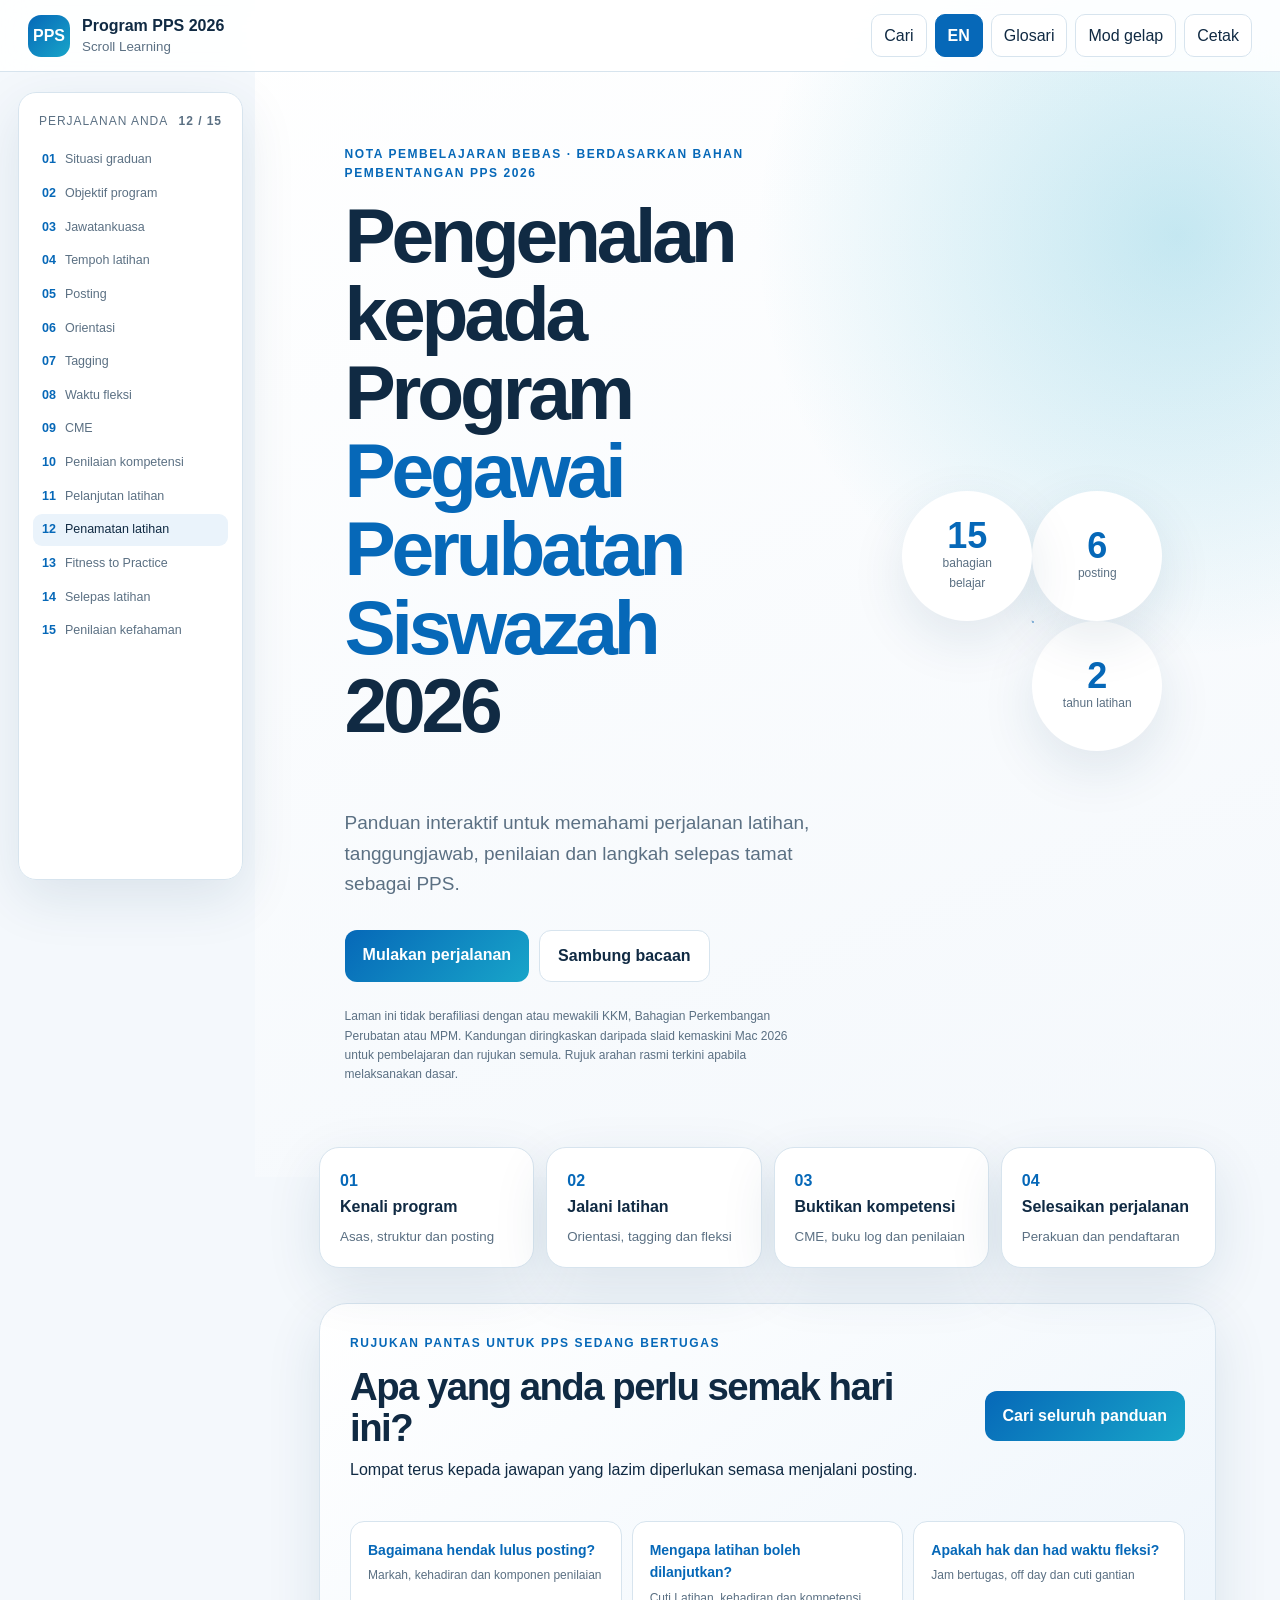
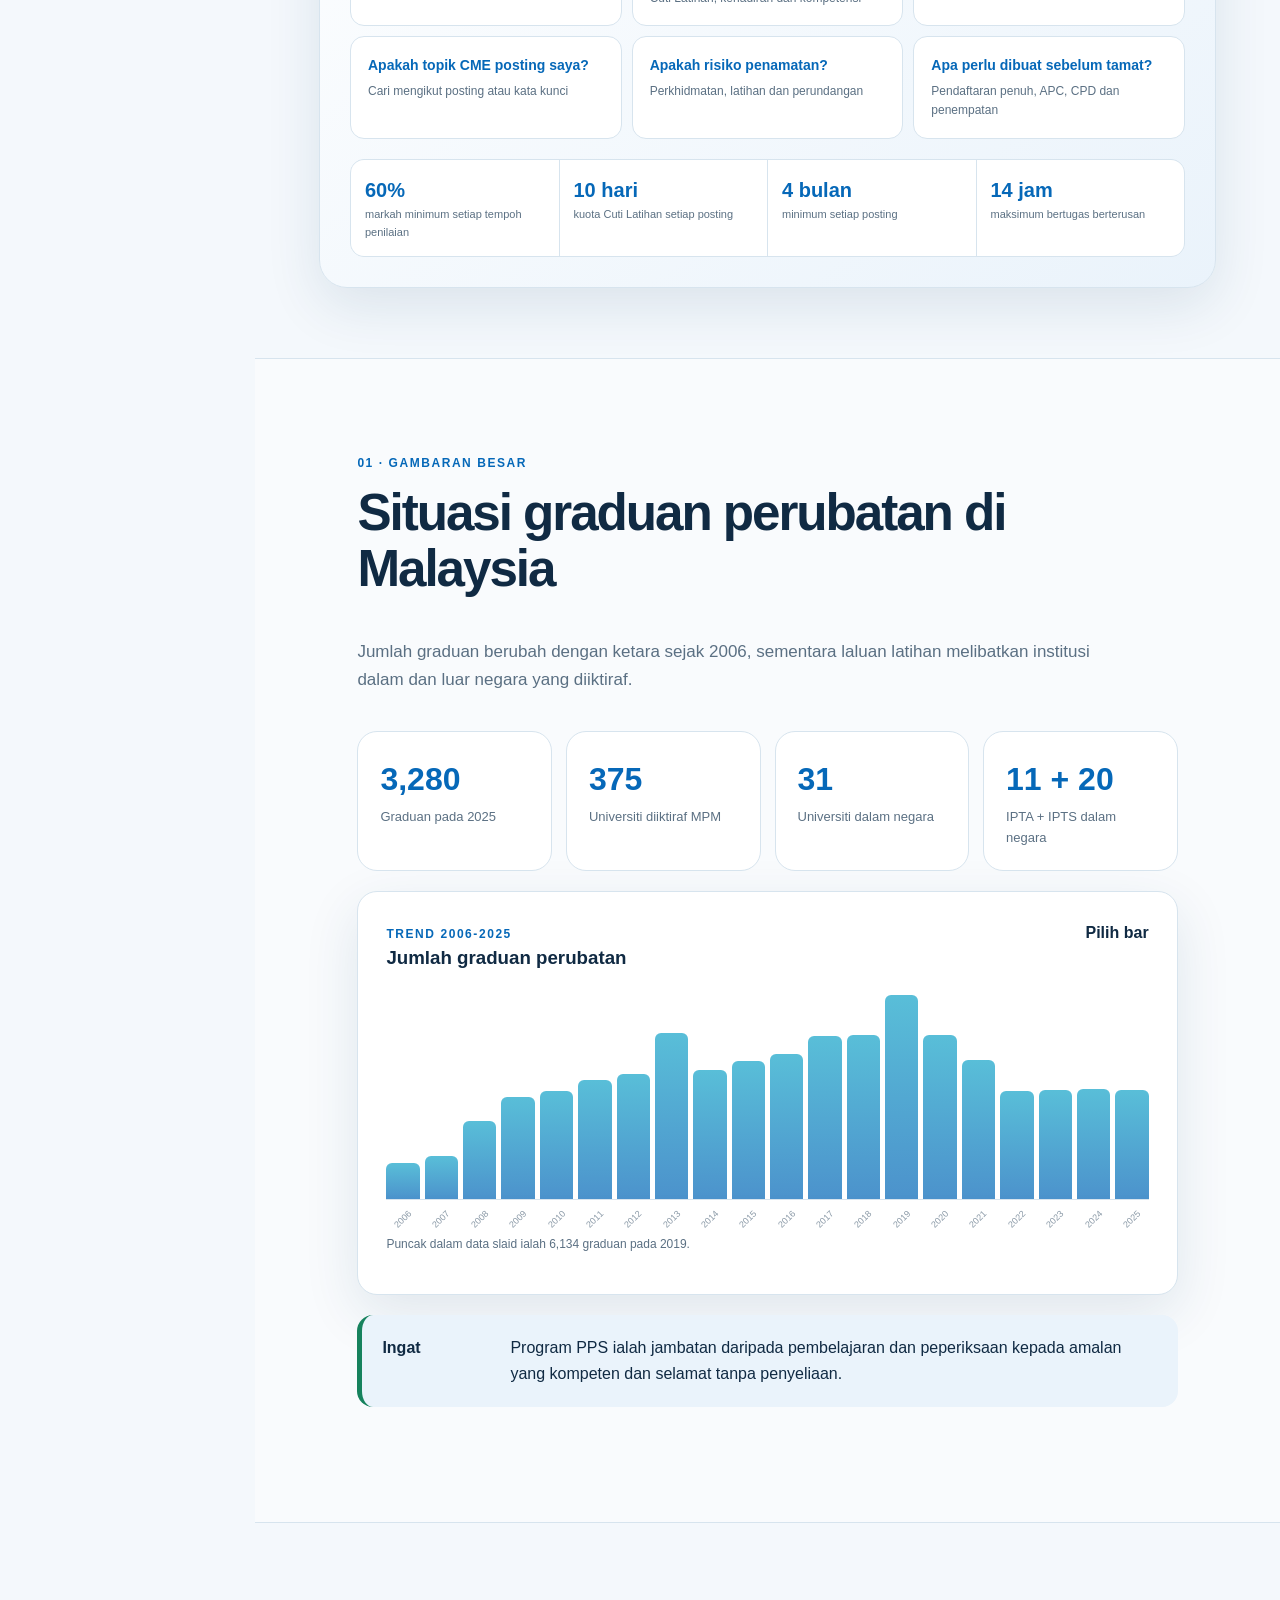
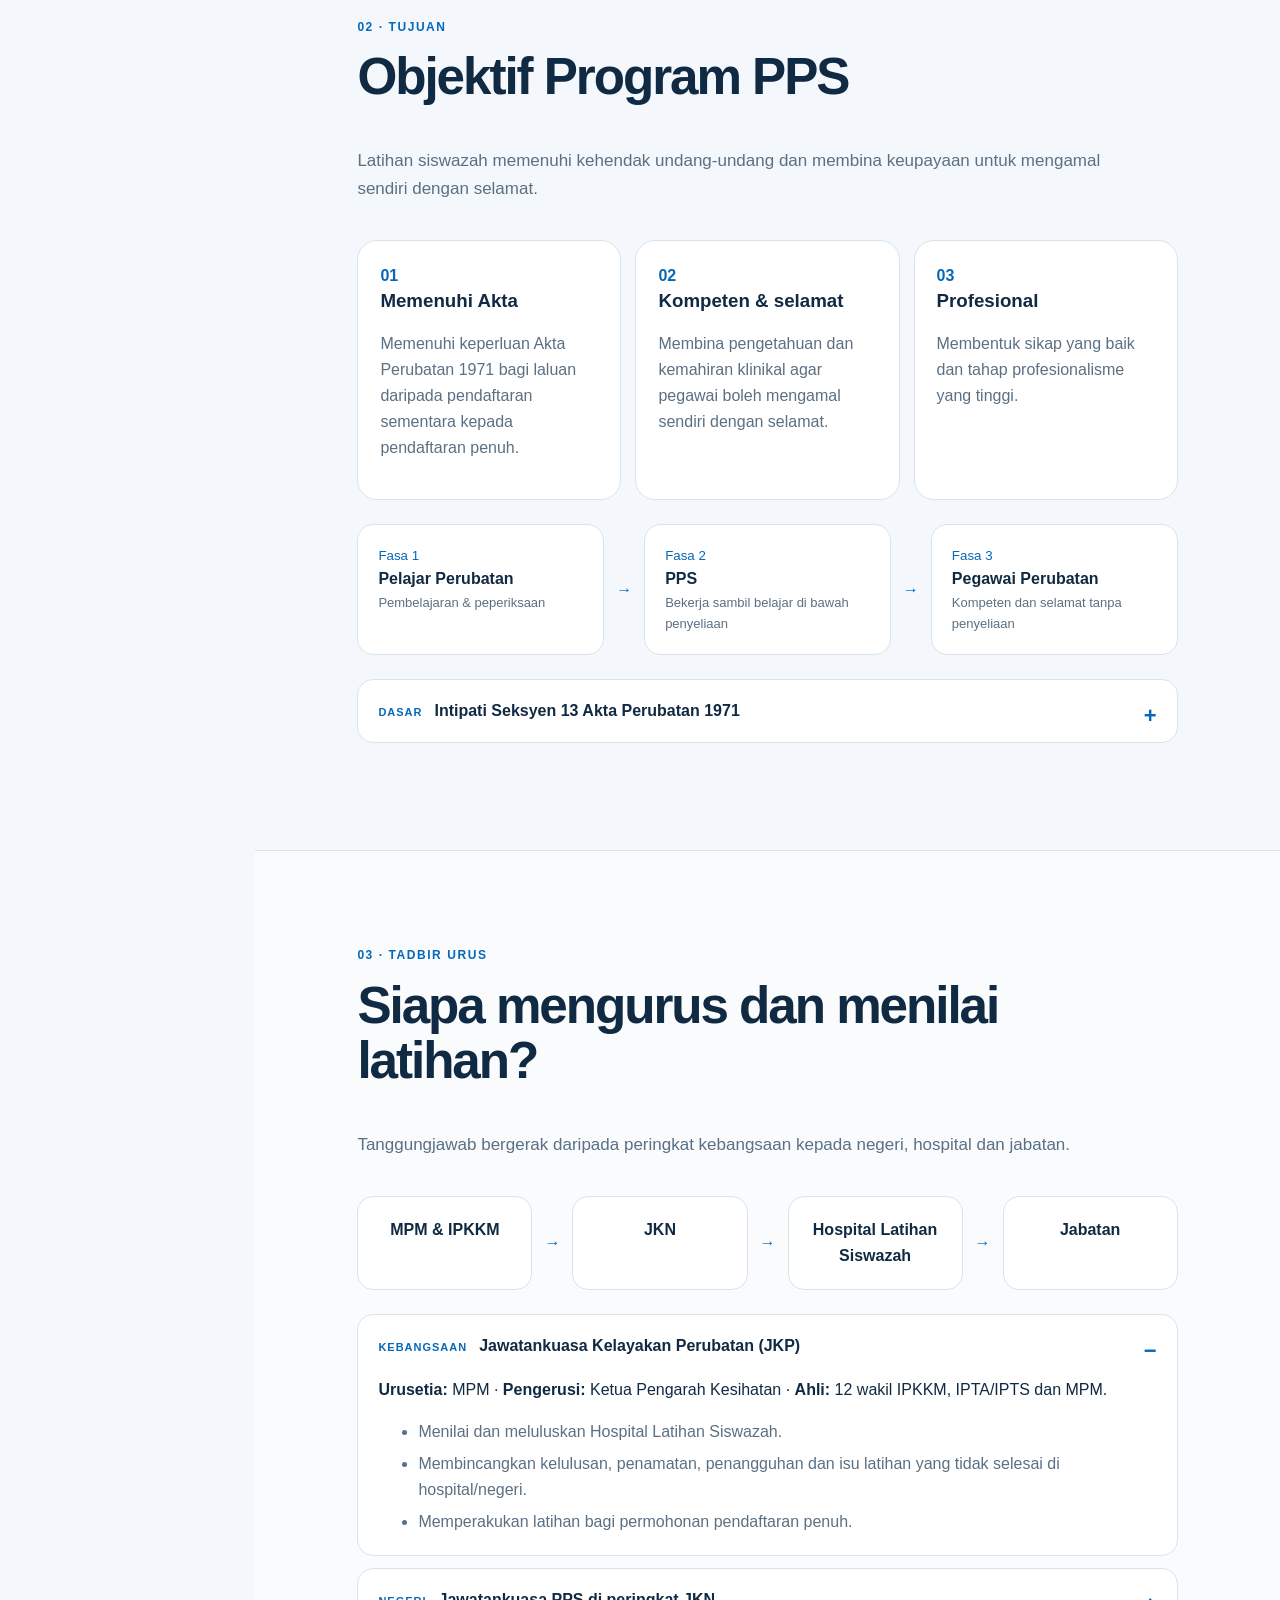
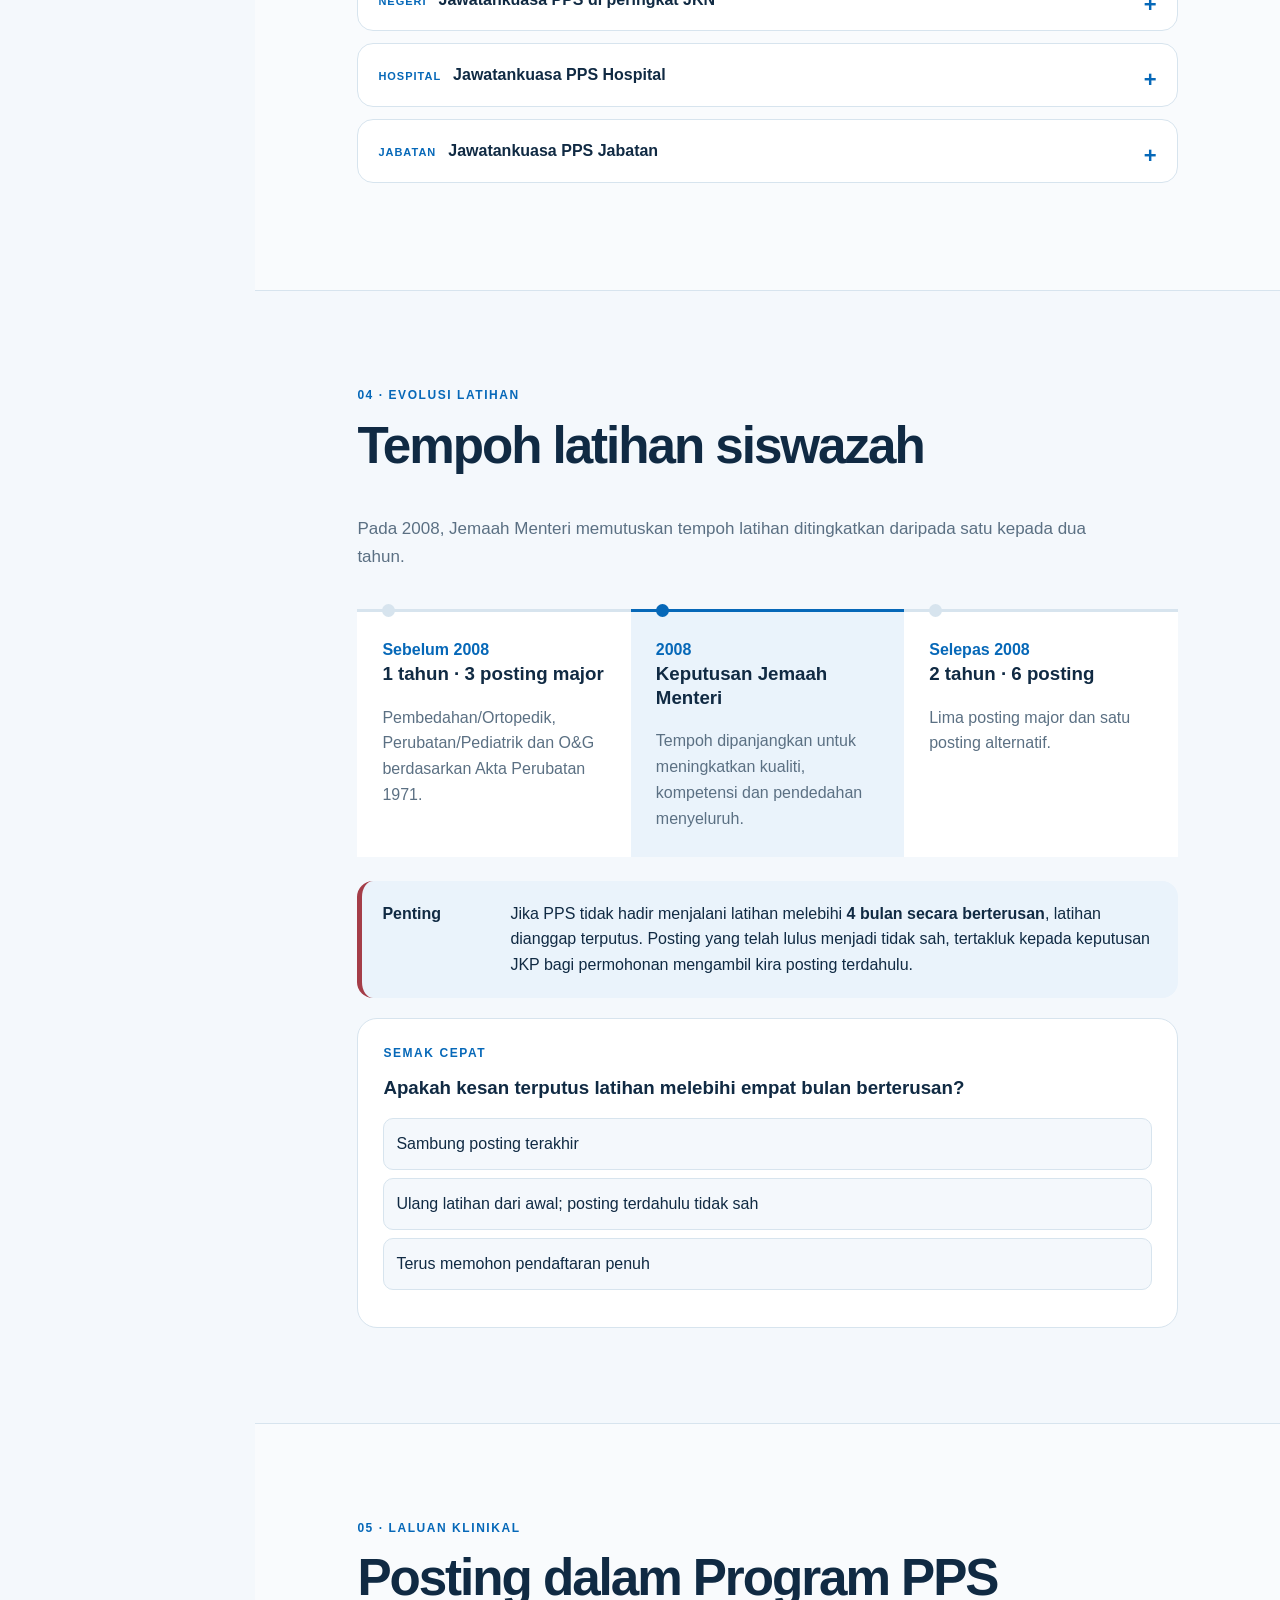
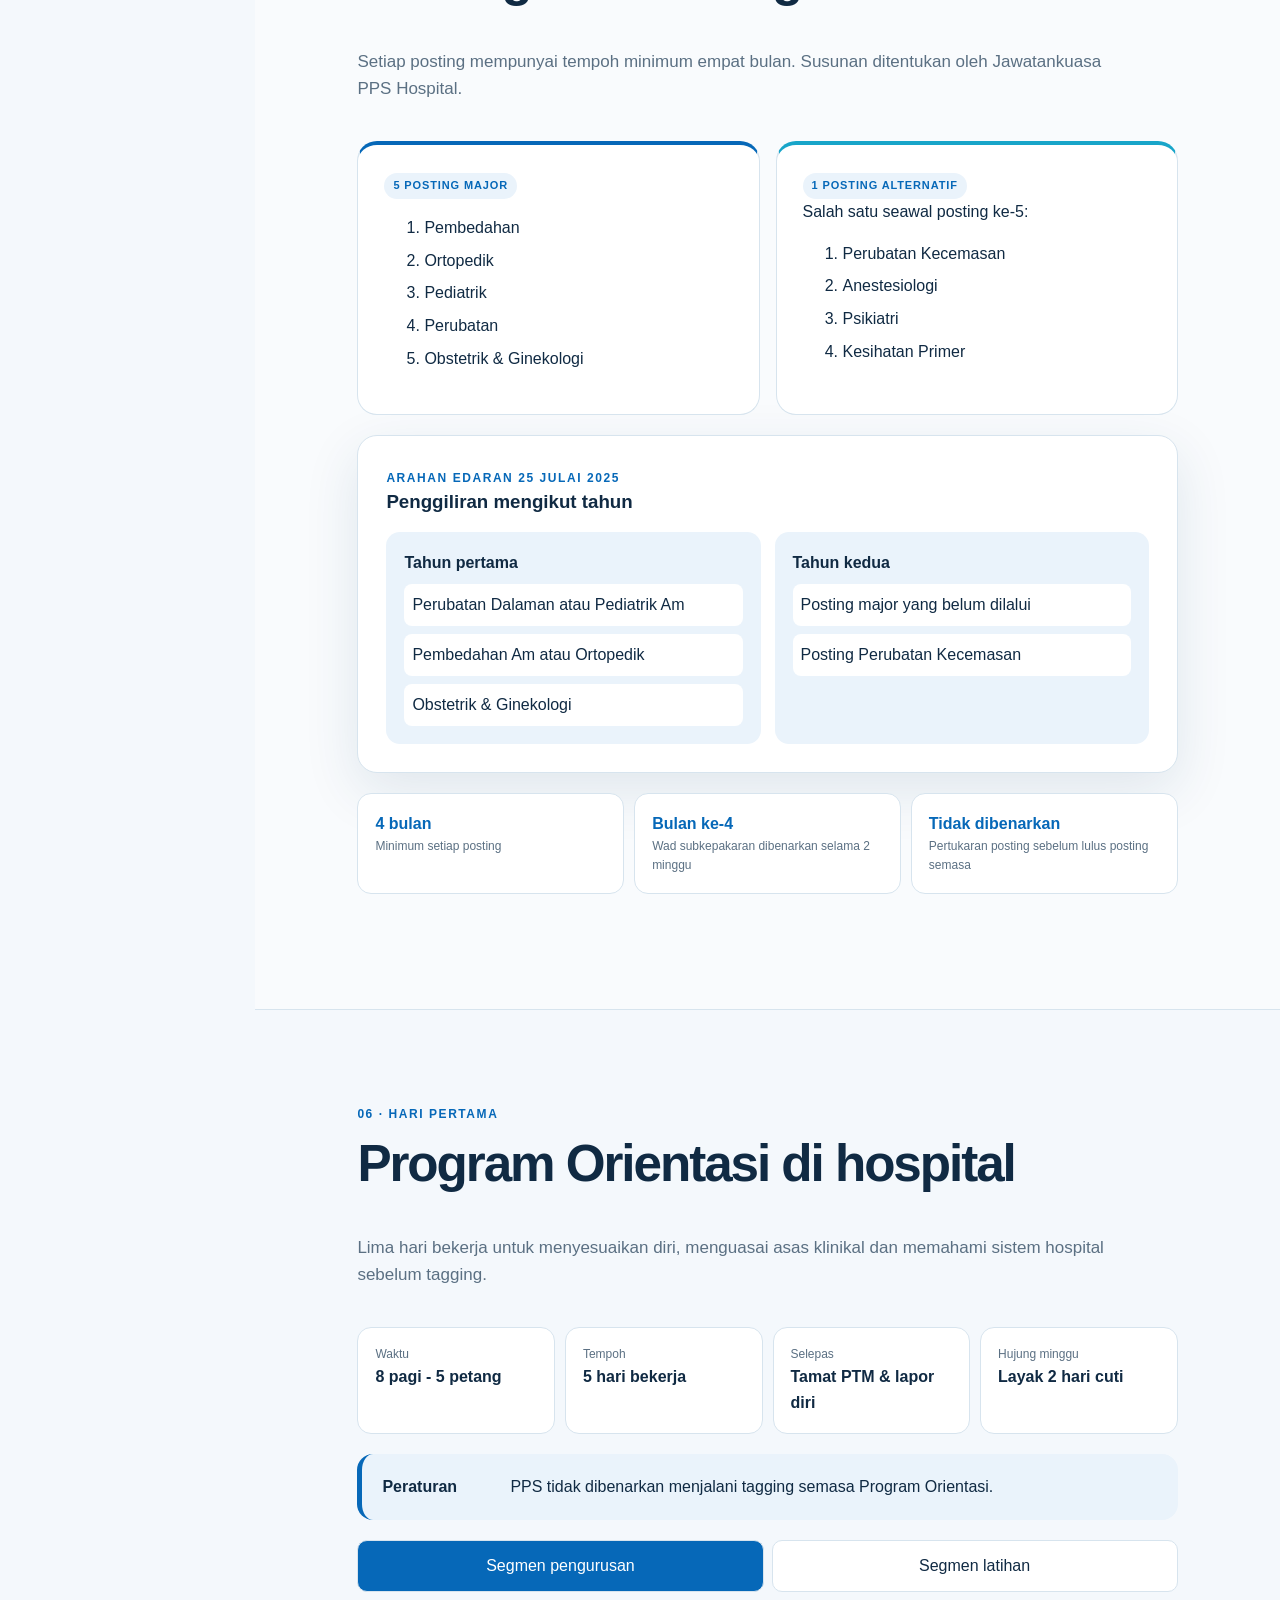
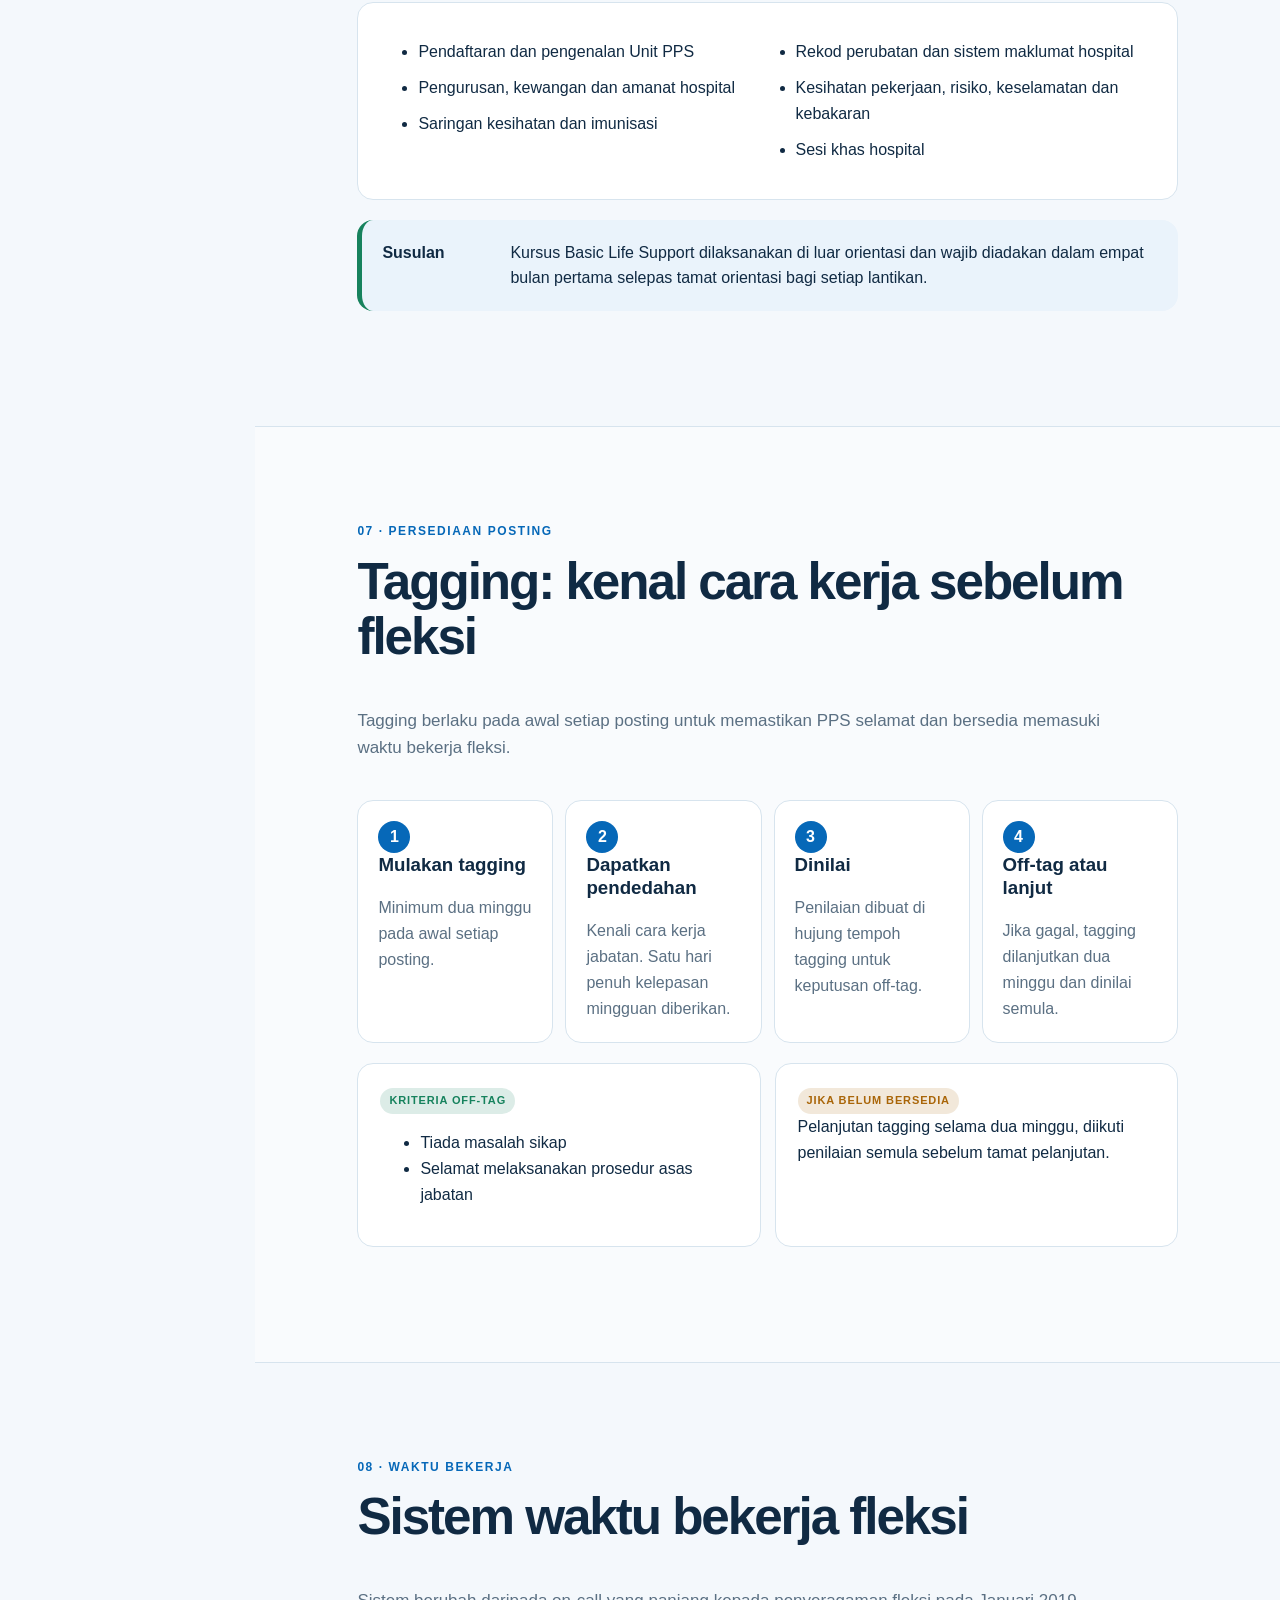
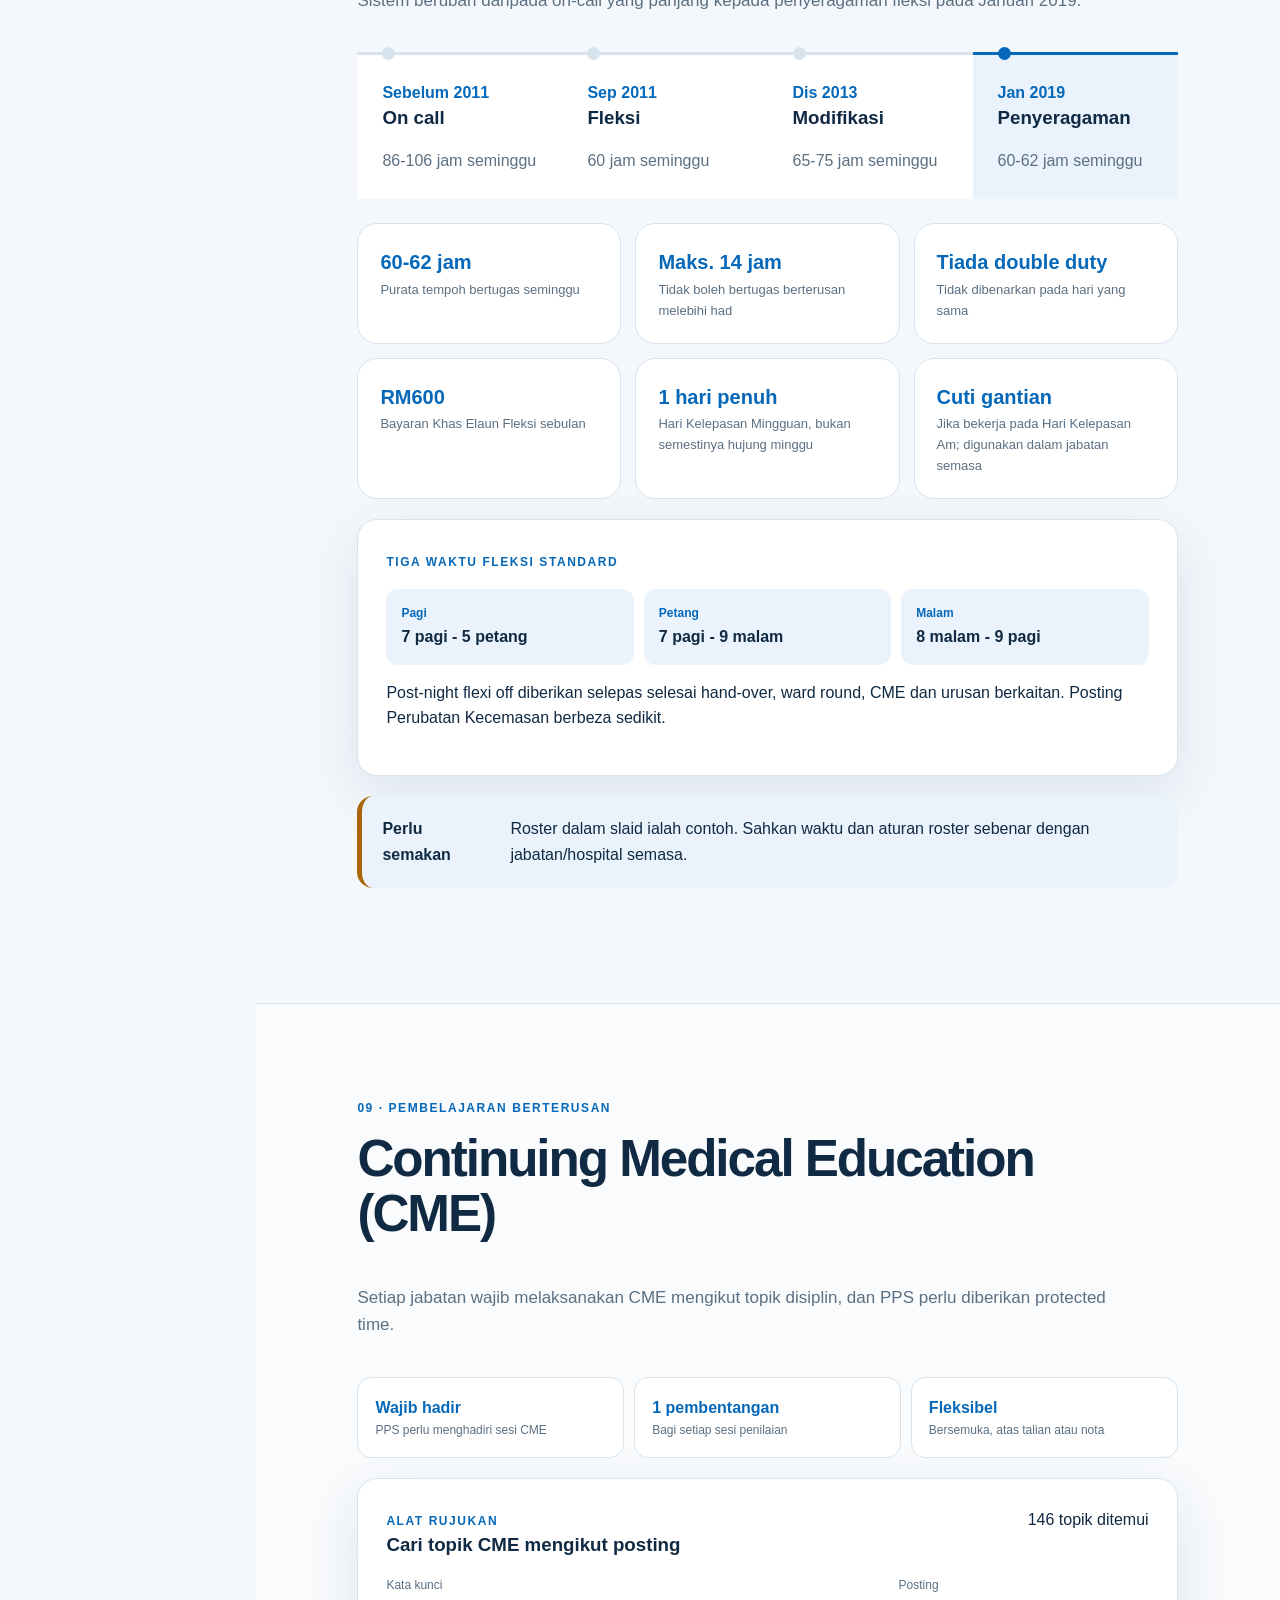
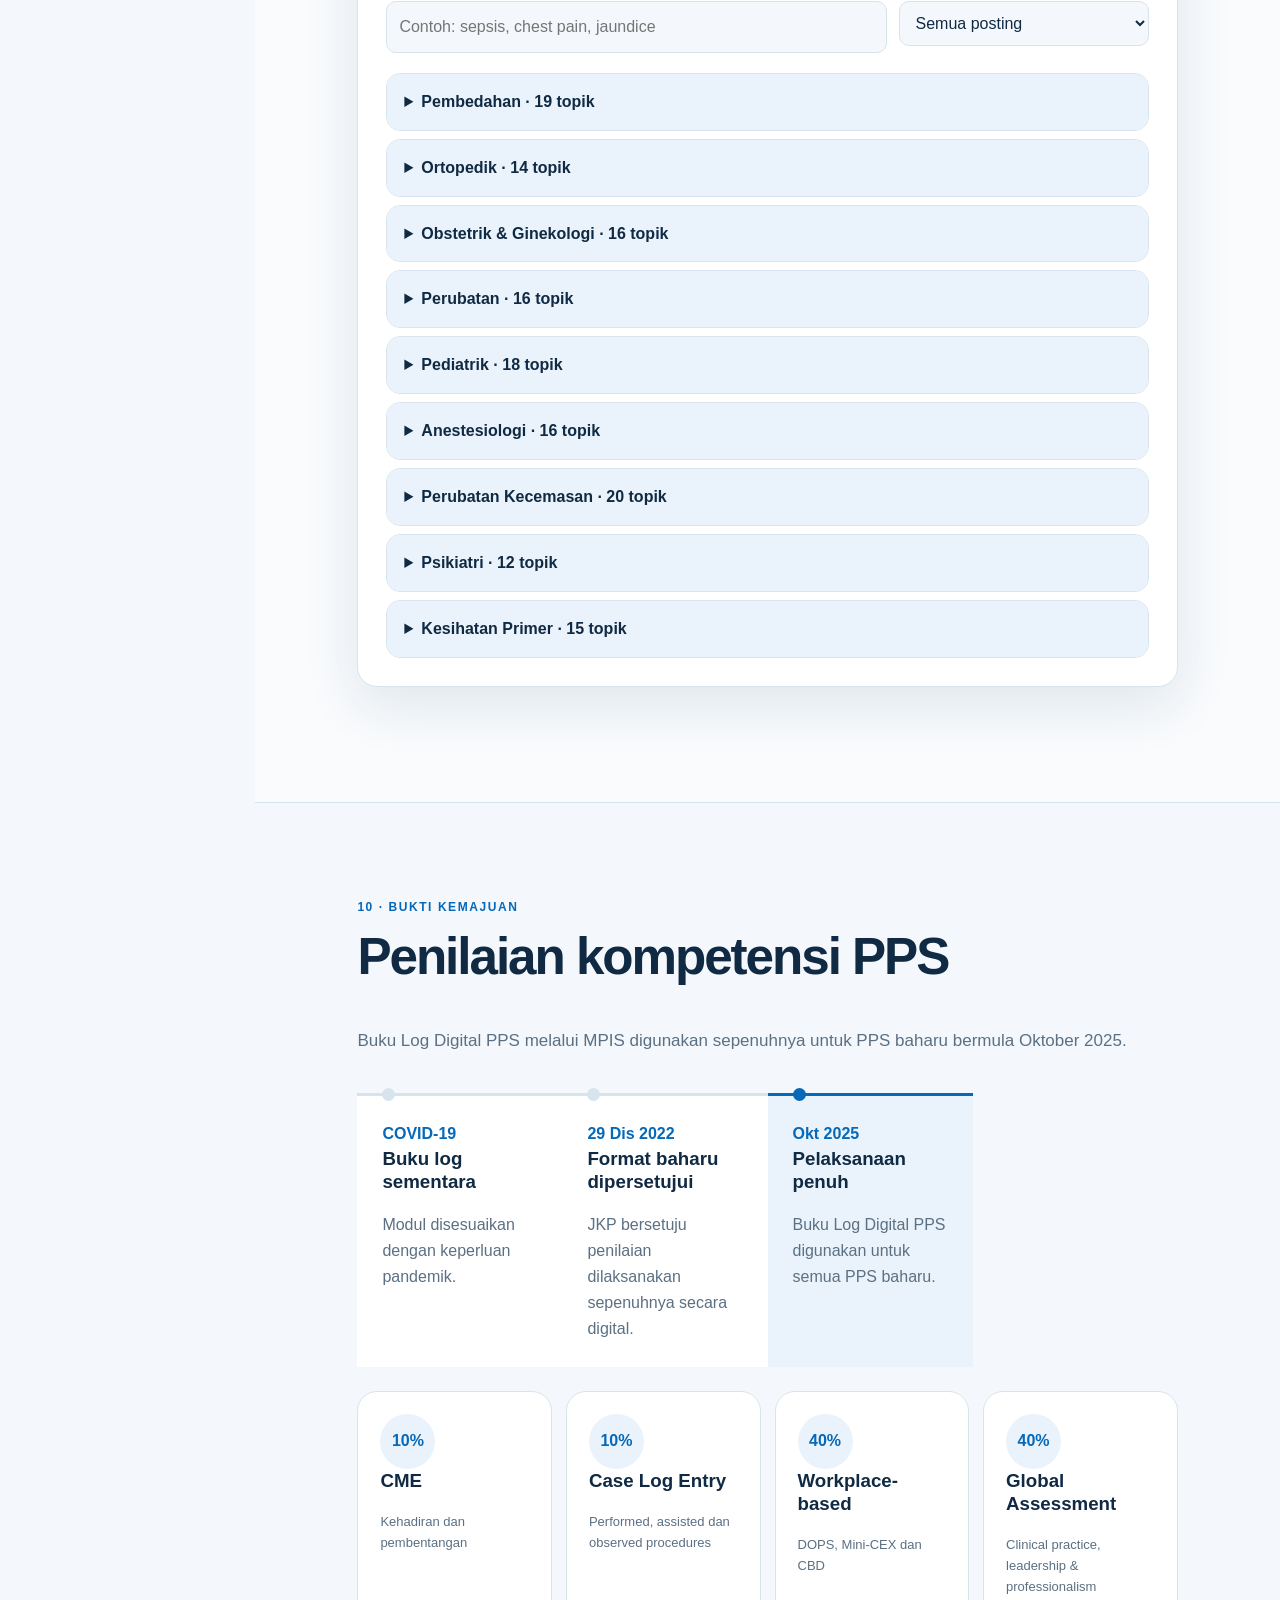
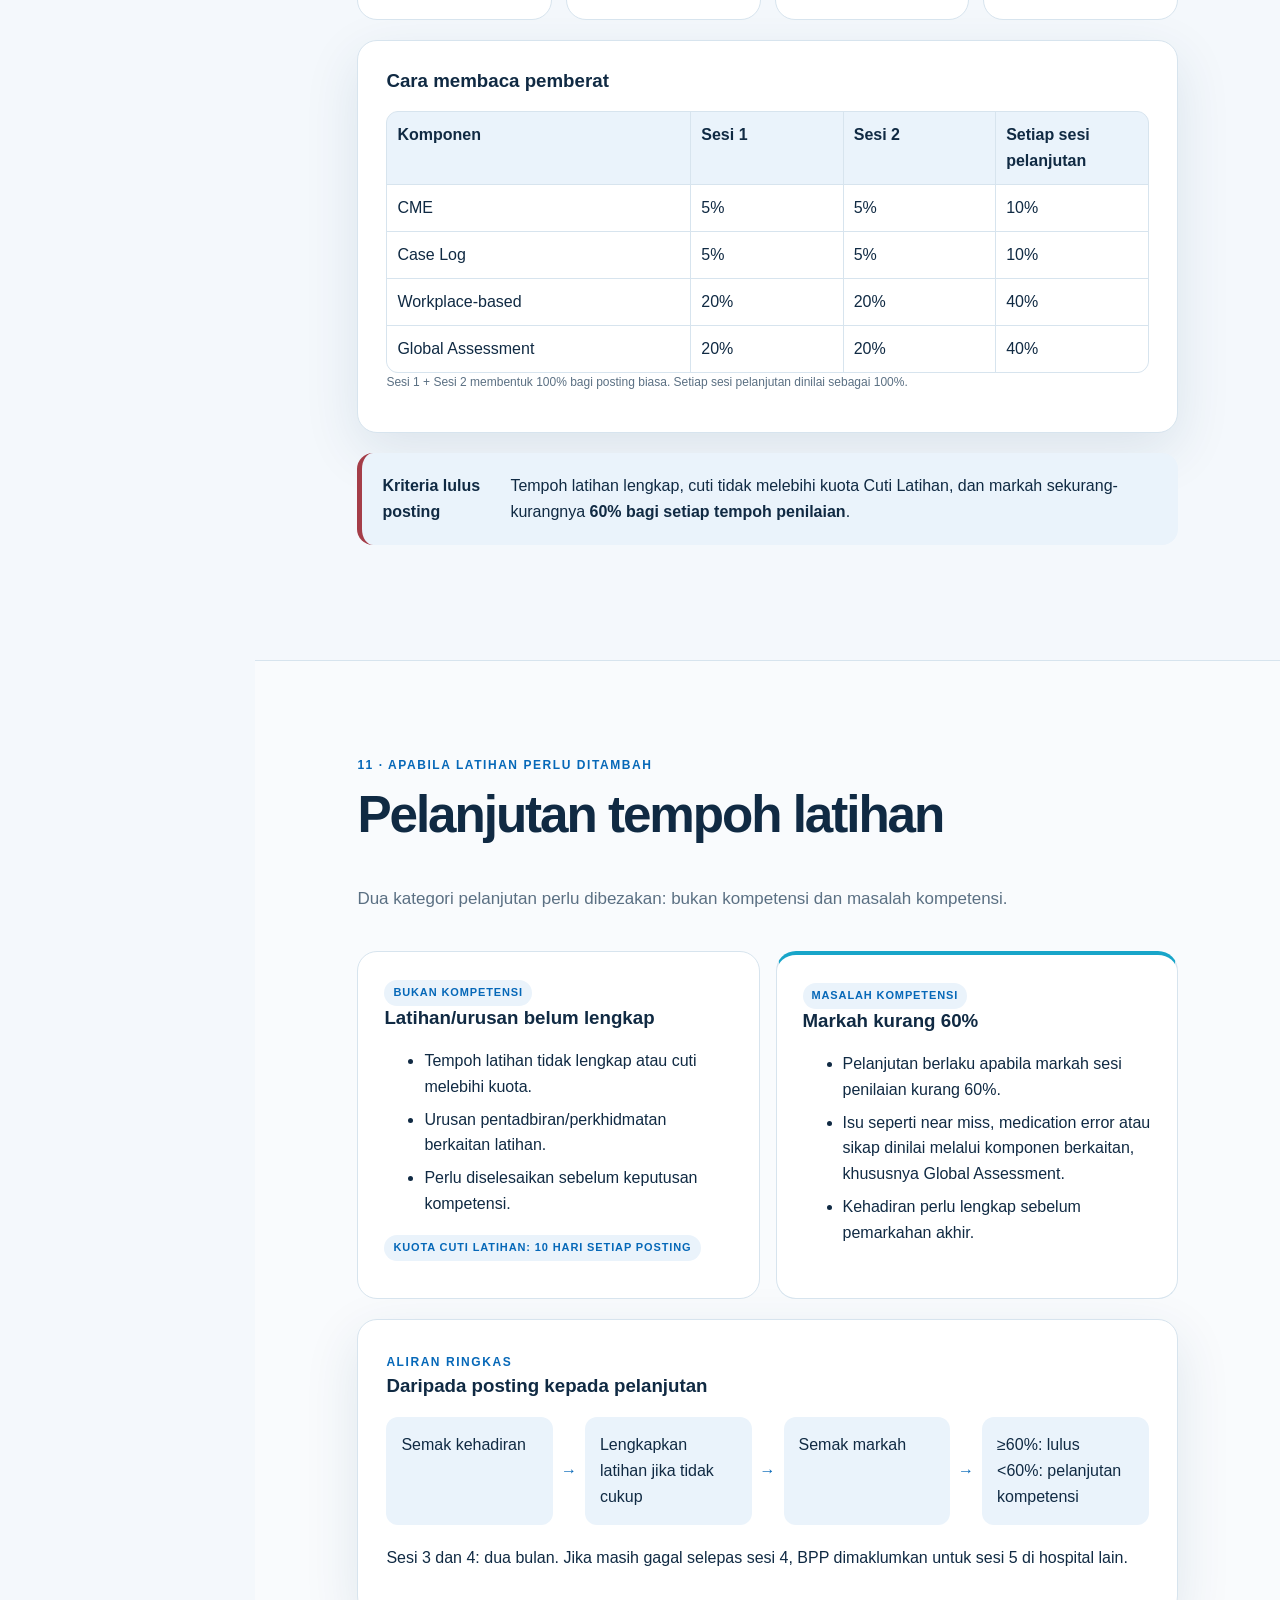
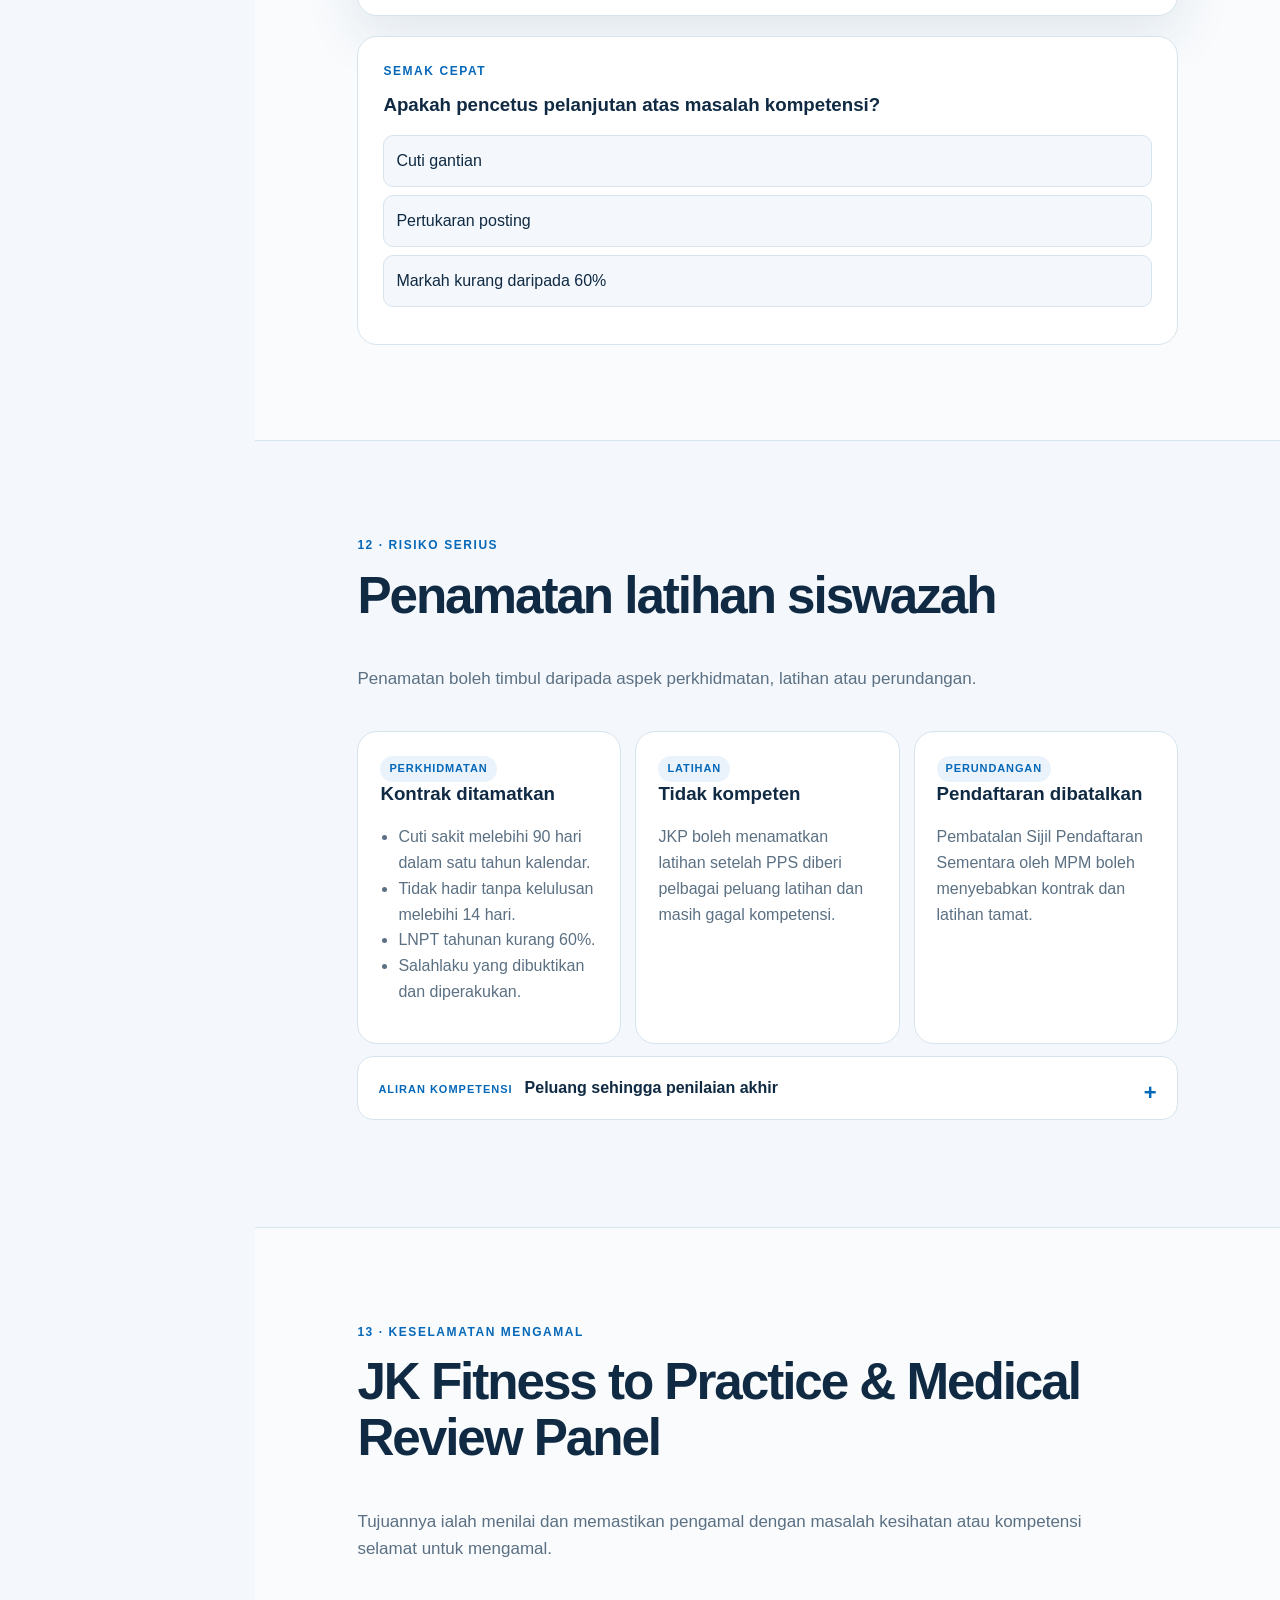
==== commit 4f69c9bc: "Clarify independent learning site status" ====
--- a/index.html
+++ b/index.html
@@ -49,14 +49,14 @@
   <main id="mula">
     <section class="hero">
       <div class="hero-copy">
-        <p class="eyebrow">Bahagian Perkembangan Perubatan · Kementerian Kesihatan Malaysia</p>
+        <p class="eyebrow">Nota pembelajaran bebas · Berdasarkan bahan pembentangan PPS 2026</p>
         <h1>Pengenalan kepada Program <em>Pegawai Perubatan Siswazah</em> 2026</h1>
         <p class="lead">Panduan interaktif untuk memahami perjalanan latihan, tanggungjawab, penilaian dan langkah selepas tamat sebagai PPS.</p>
         <div class="hero-actions">
           <a class="button primary" href="#overview">Mulakan perjalanan</a>
           <button class="button secondary" id="resume-button" type="button">Sambung bacaan</button>
         </div>
-        <p class="source-note">Berdasarkan slaid kemaskini Mac 2026. Rujuk arahan rasmi terkini hospital, JKN, KKM dan MPM apabila melaksanakan dasar.</p>
+        <p class="source-note">Laman ini tidak berafiliasi dengan atau mewakili KKM, Bahagian Perkembangan Perubatan atau MPM. Kandungan diringkaskan daripada slaid kemaskini Mac 2026 untuk pembelajaran dan rujukan semula. Rujuk arahan rasmi terkini apabila melaksanakan dasar.</p>
         <p class="translation-notice" id="translation-notice" hidden>English translation for learning purposes. Refer to the Malay version for official wording.</p>
       </div>
       <div class="hero-panel" aria-label="Ringkasan perjalanan">
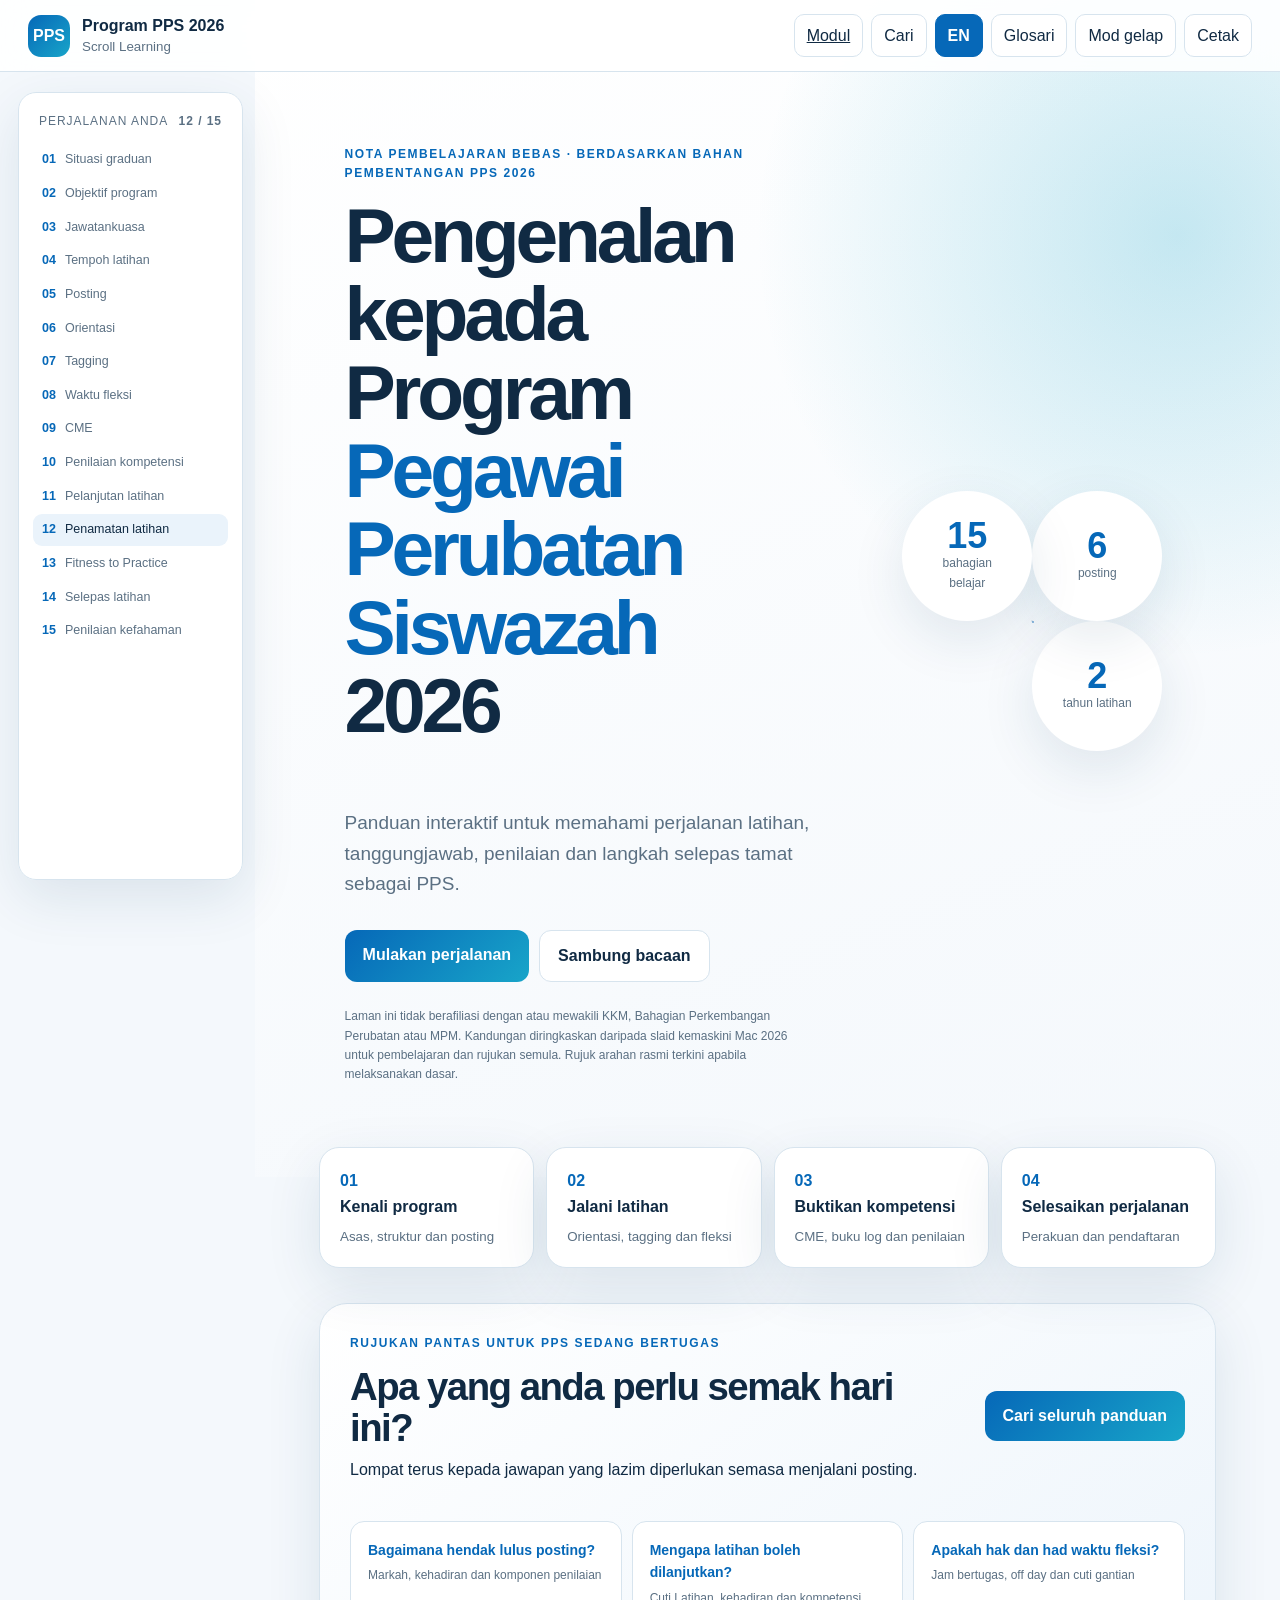
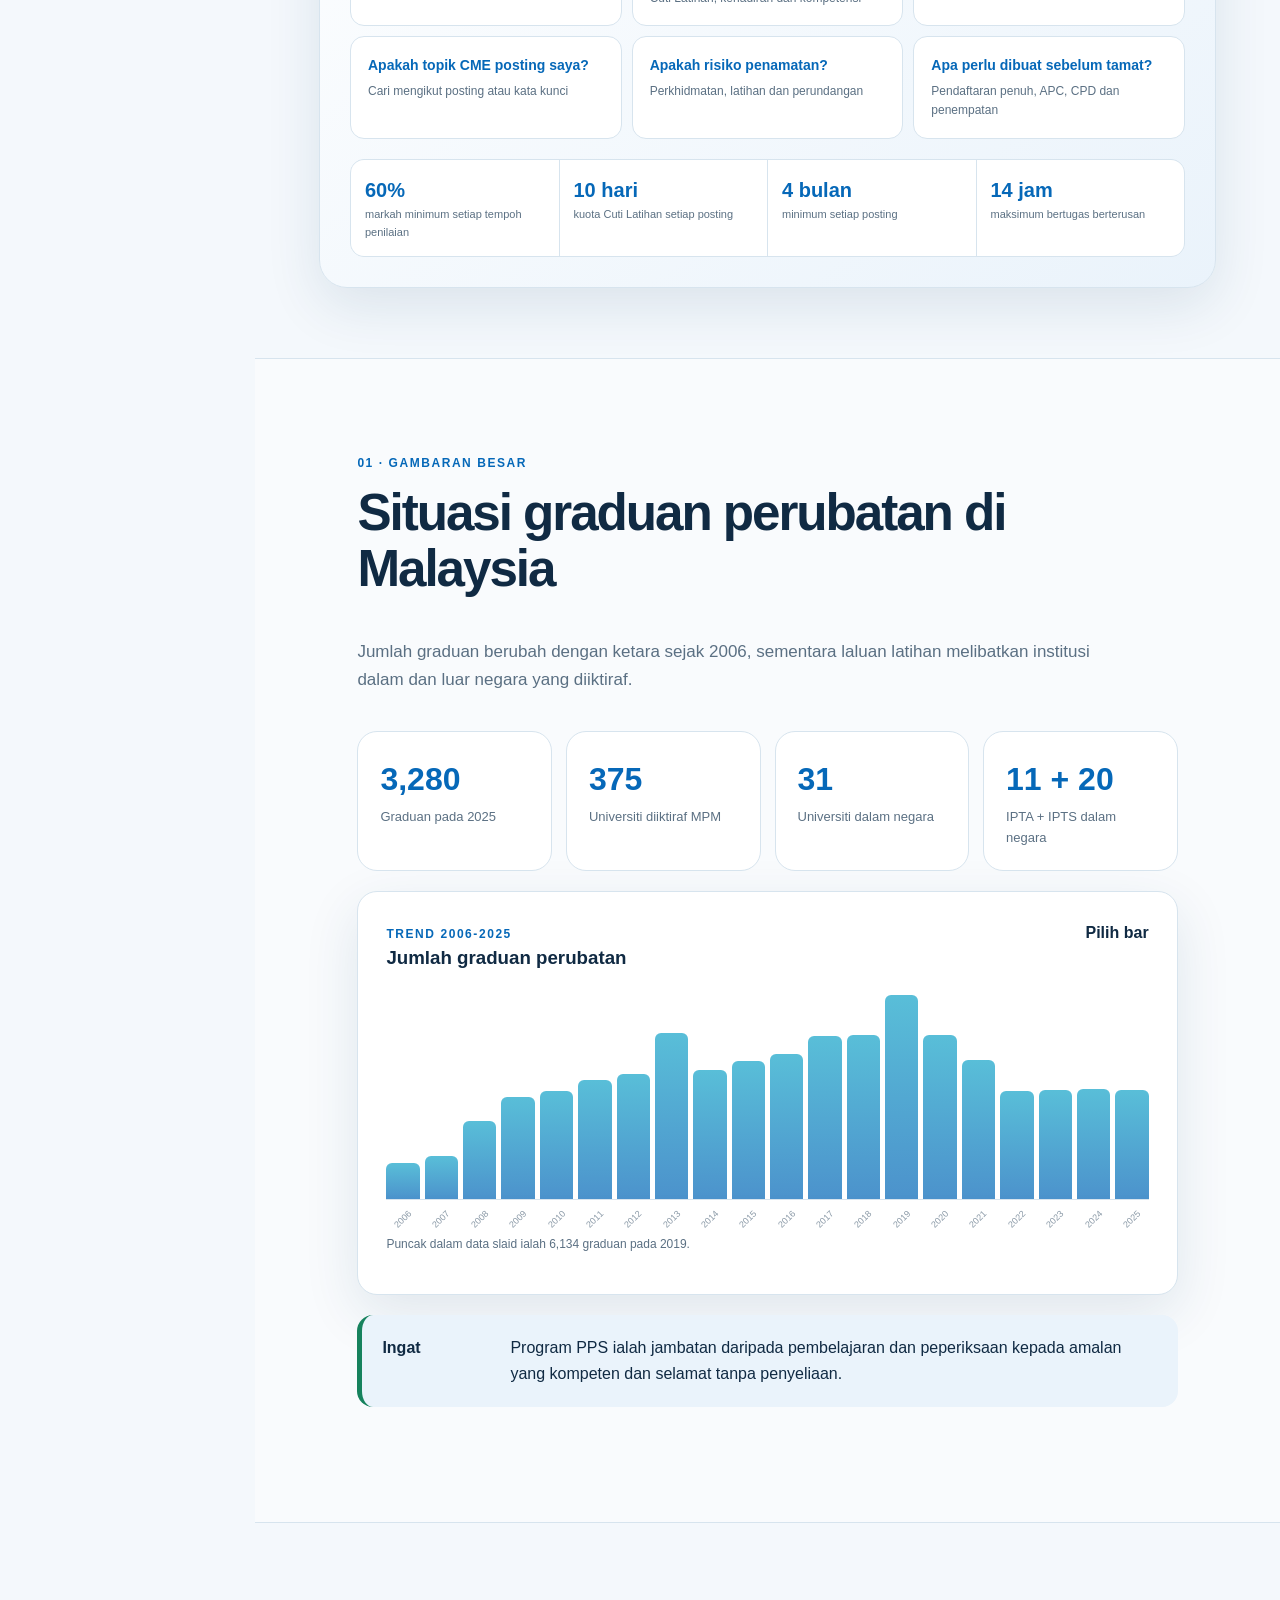
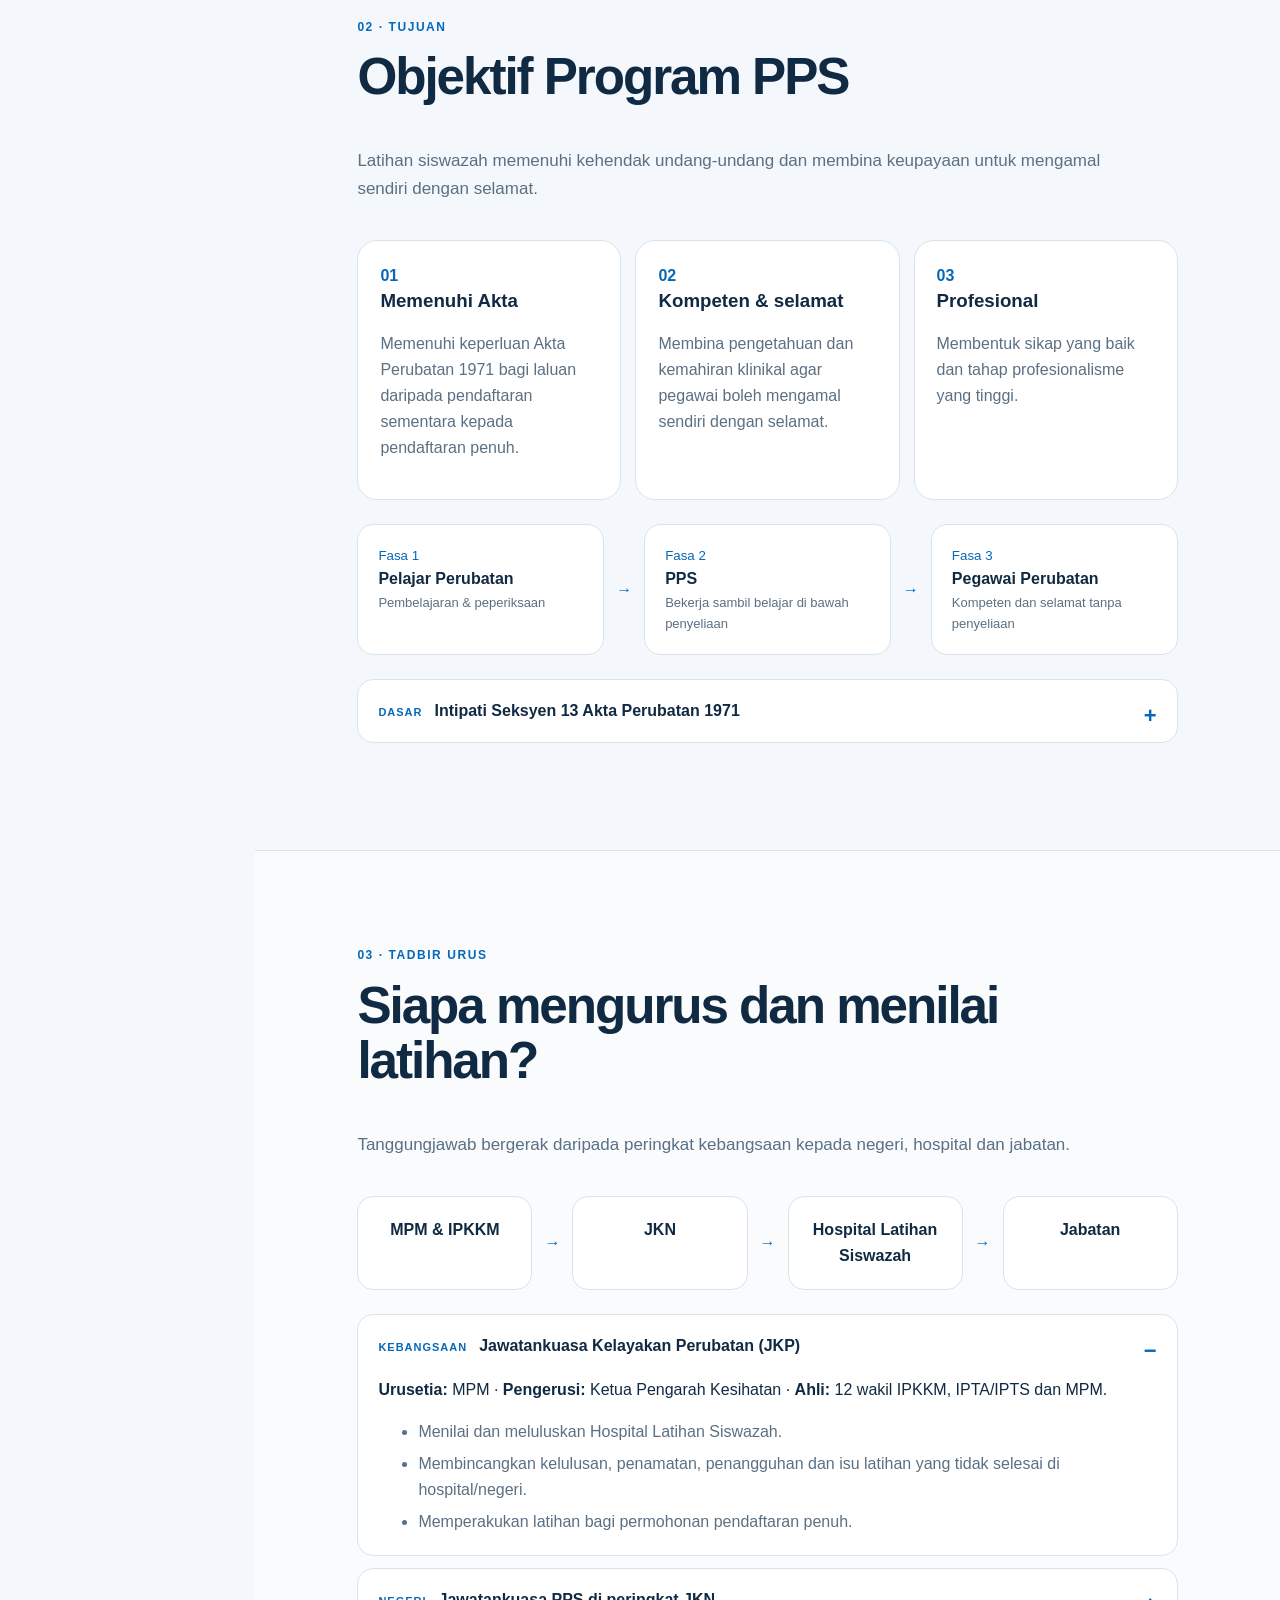
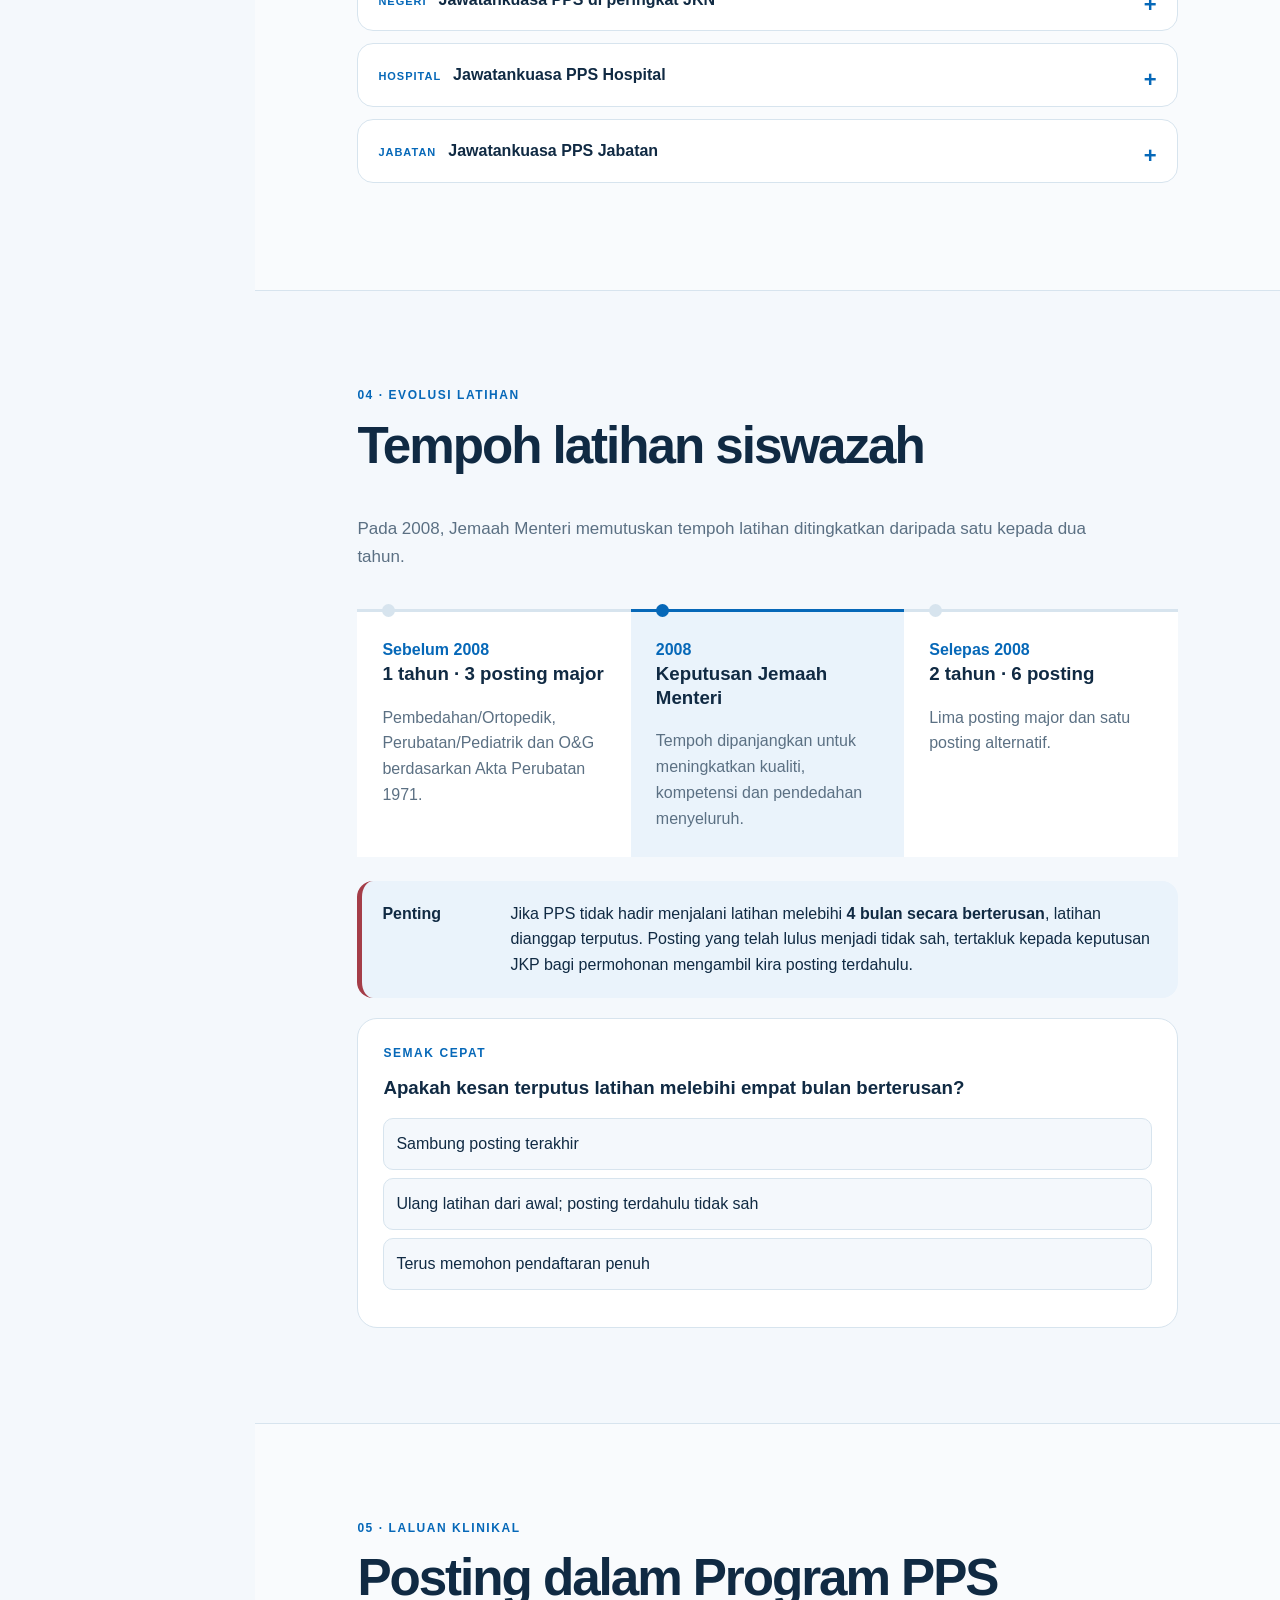
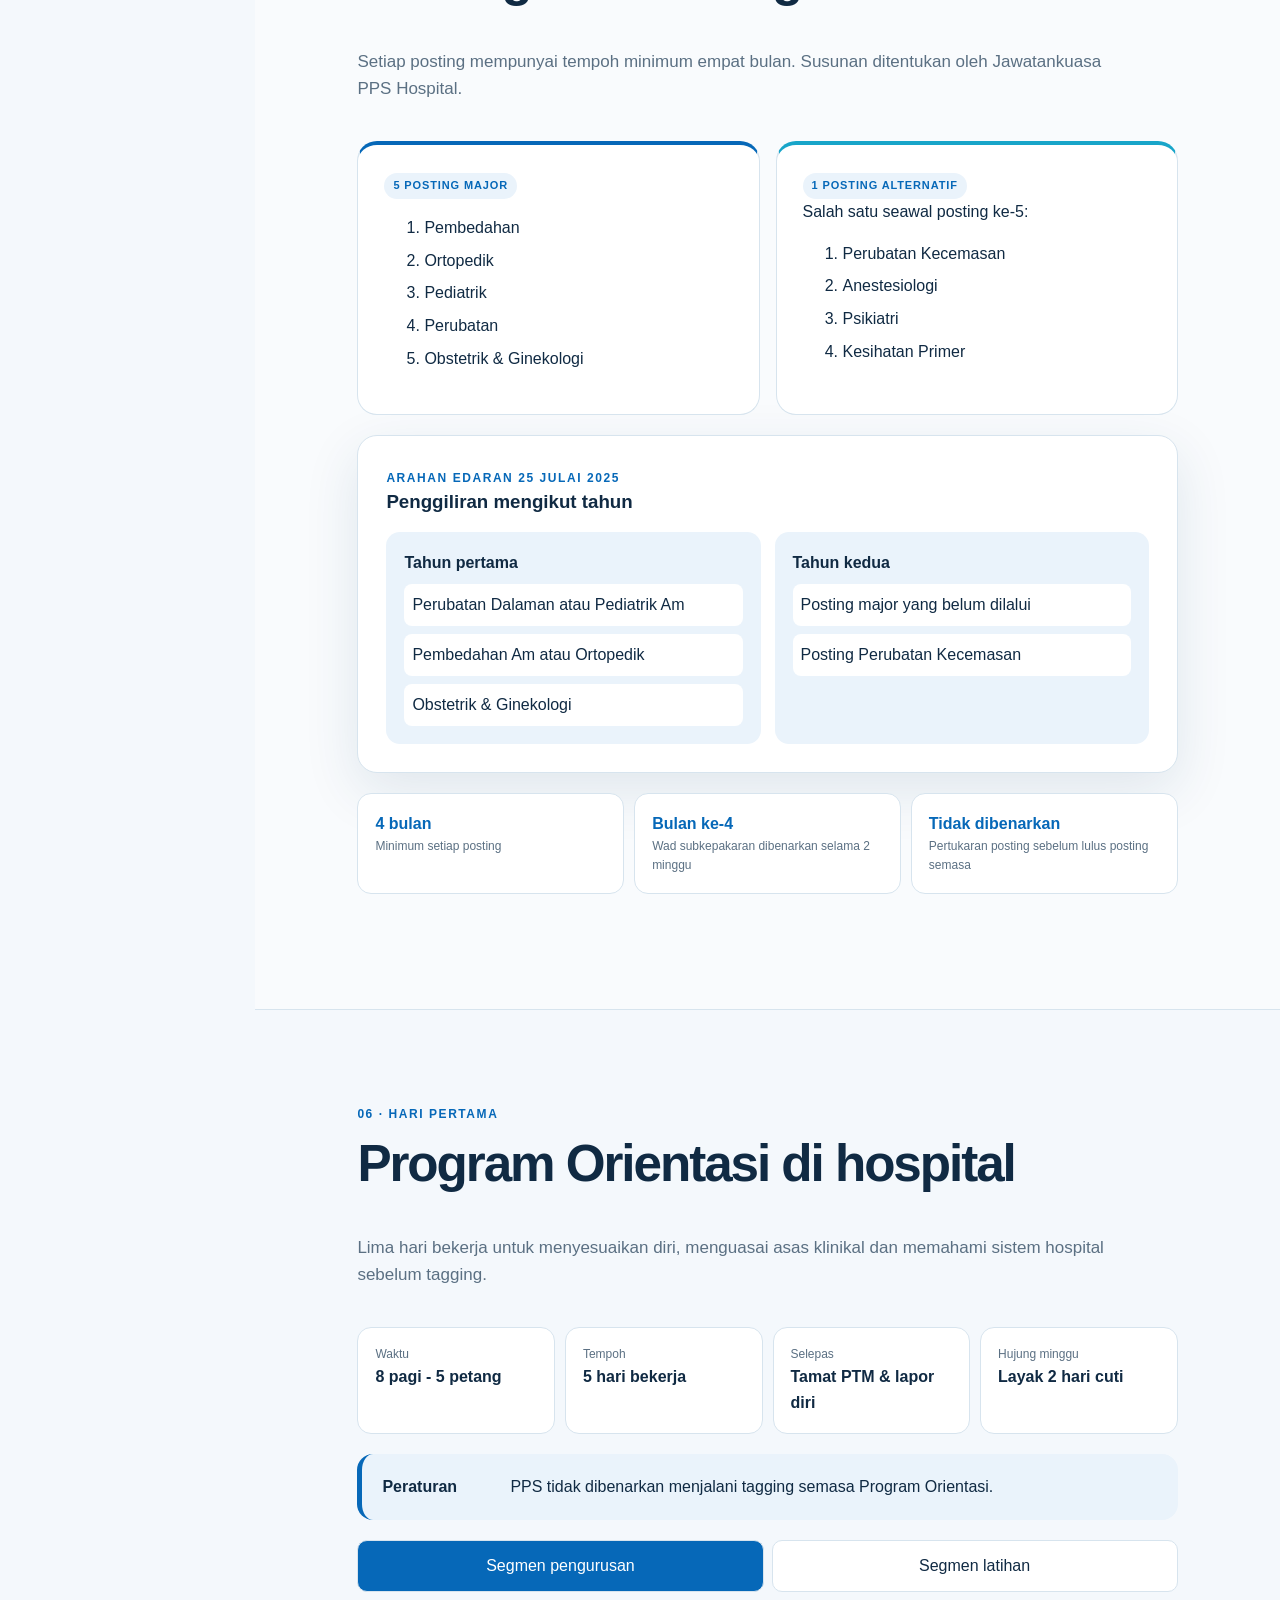
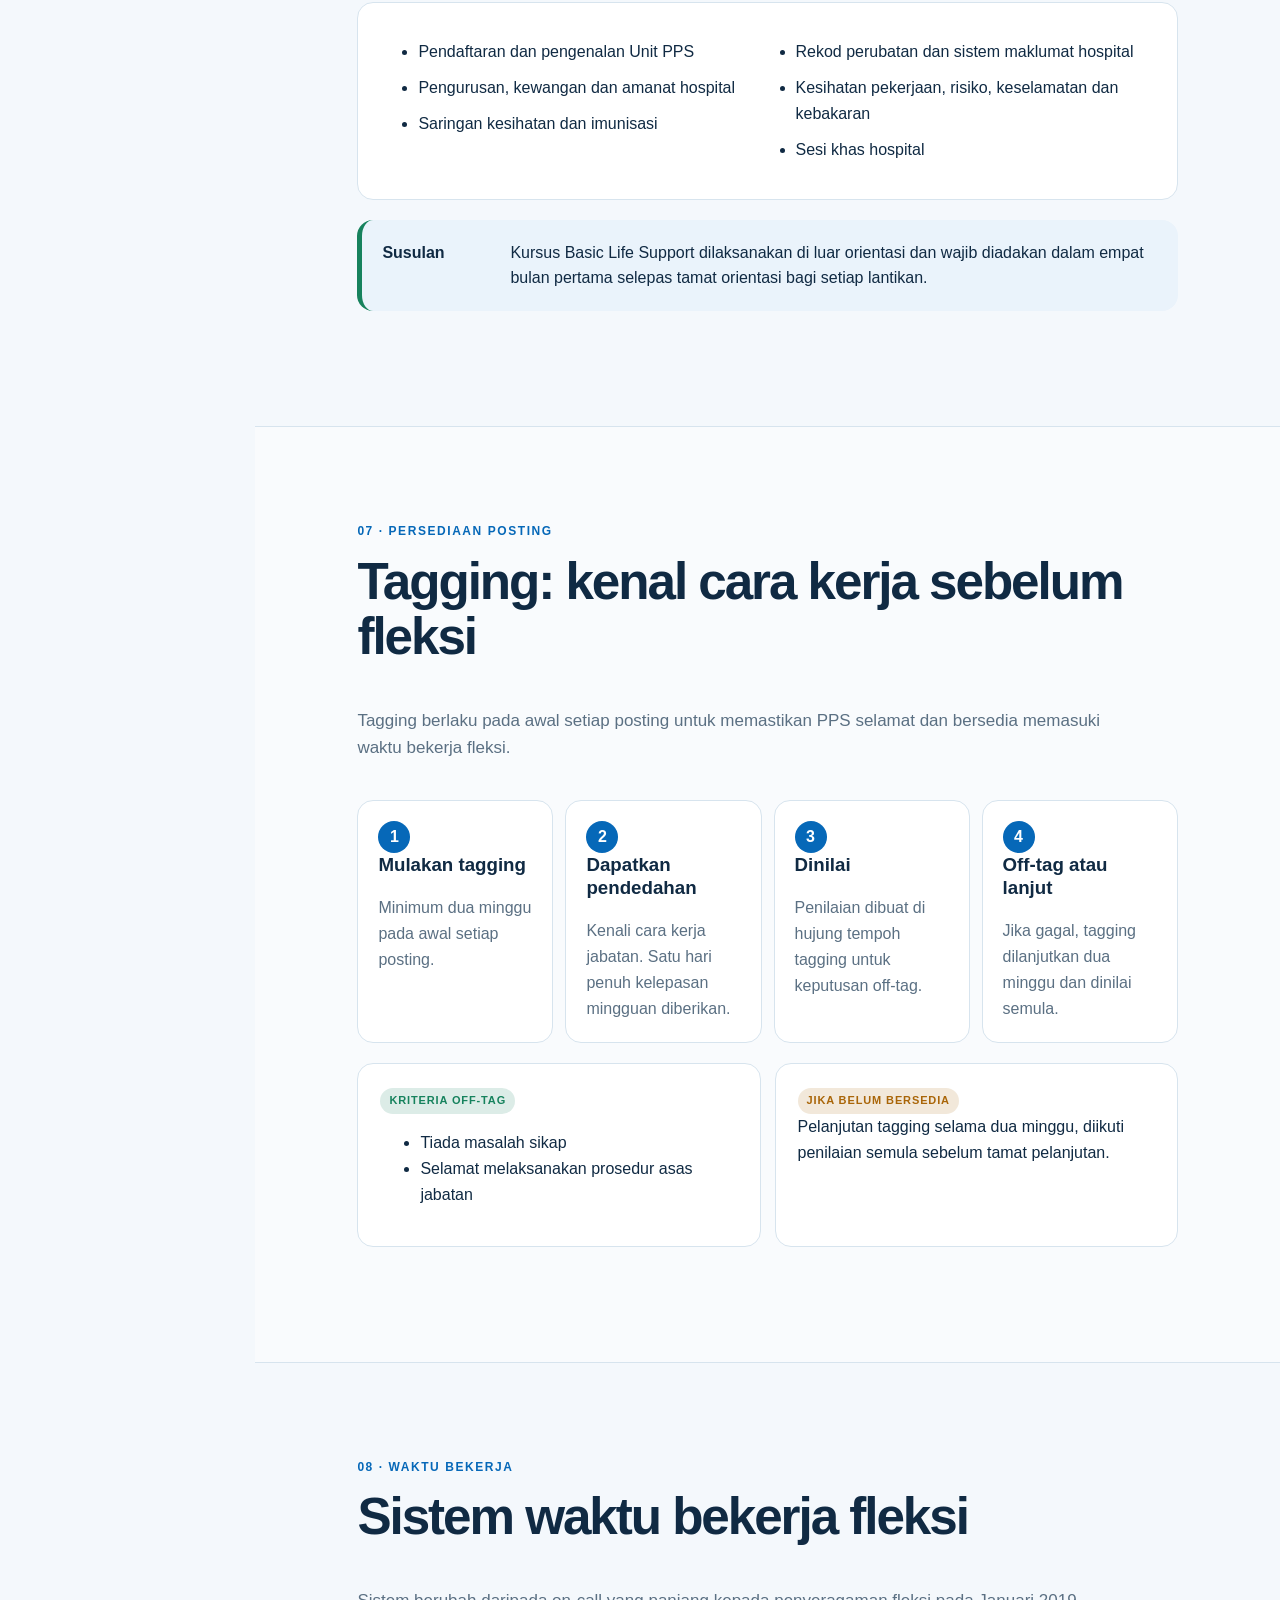
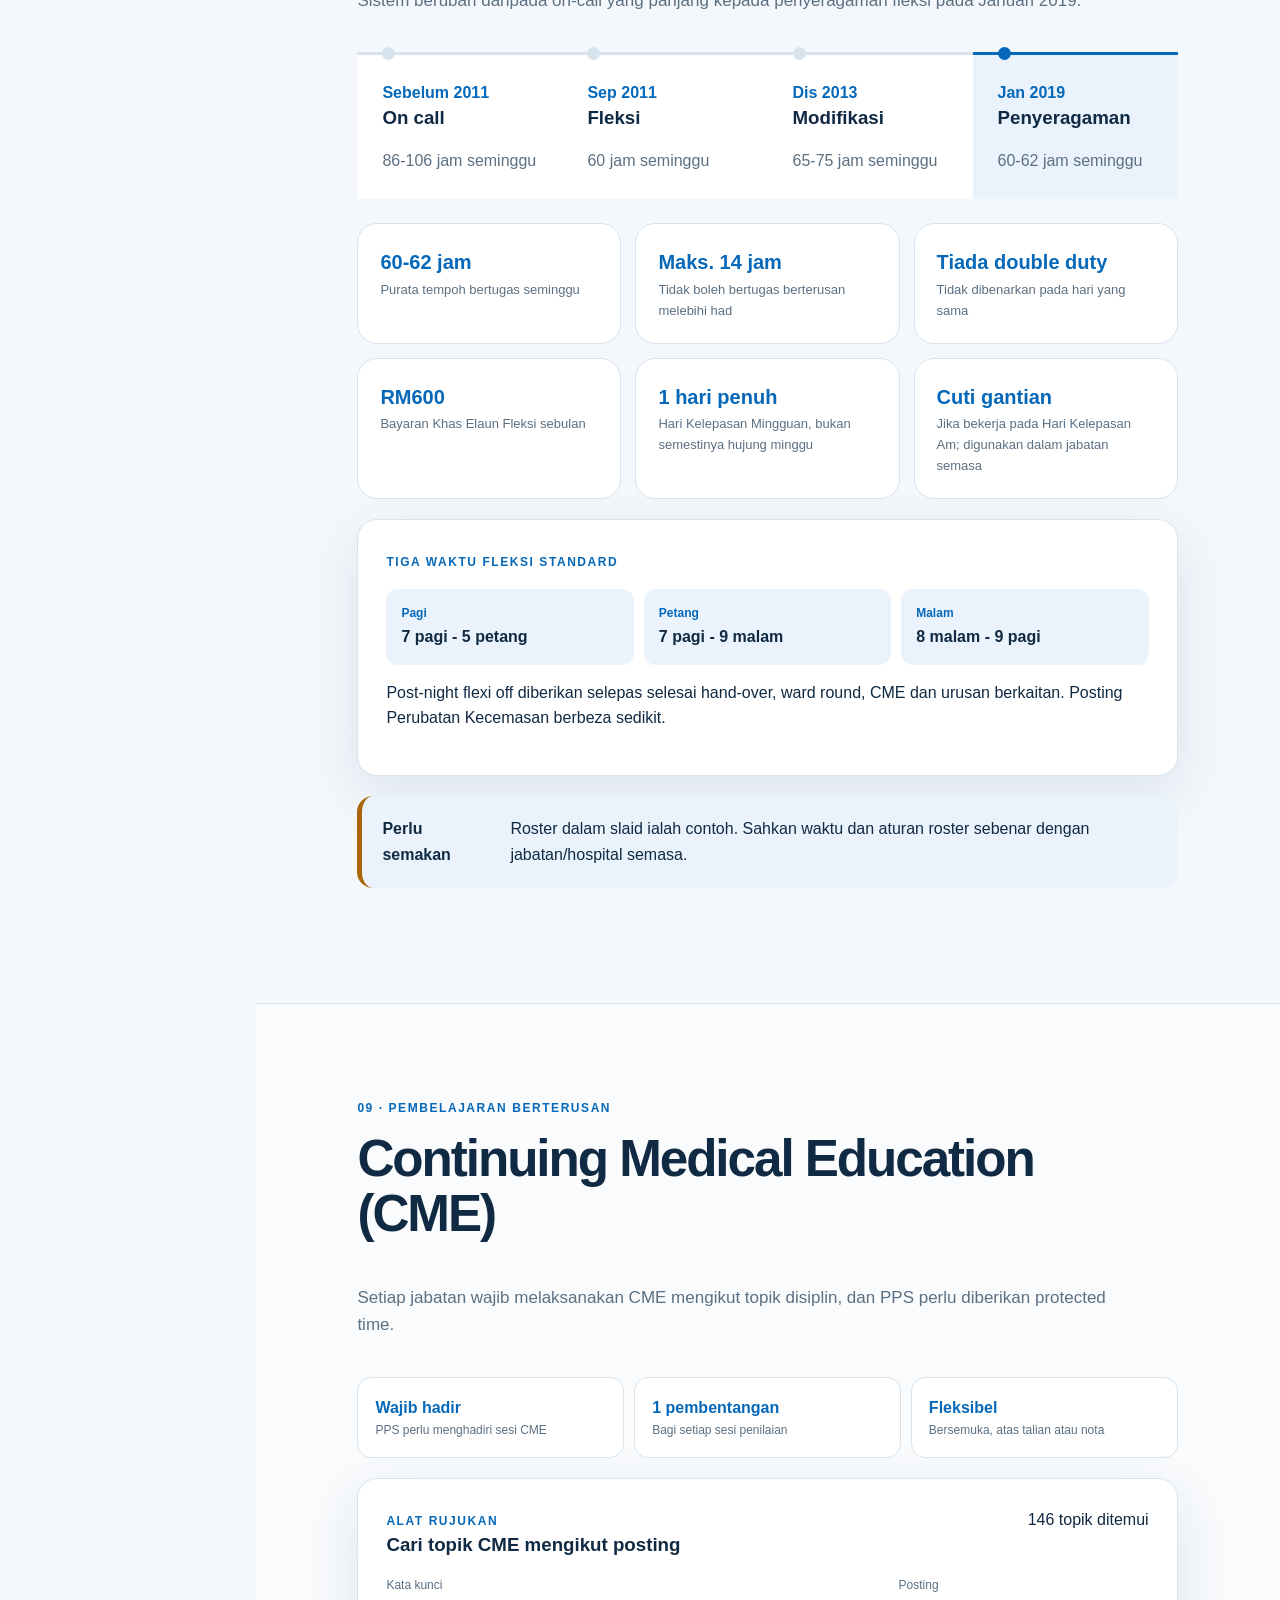
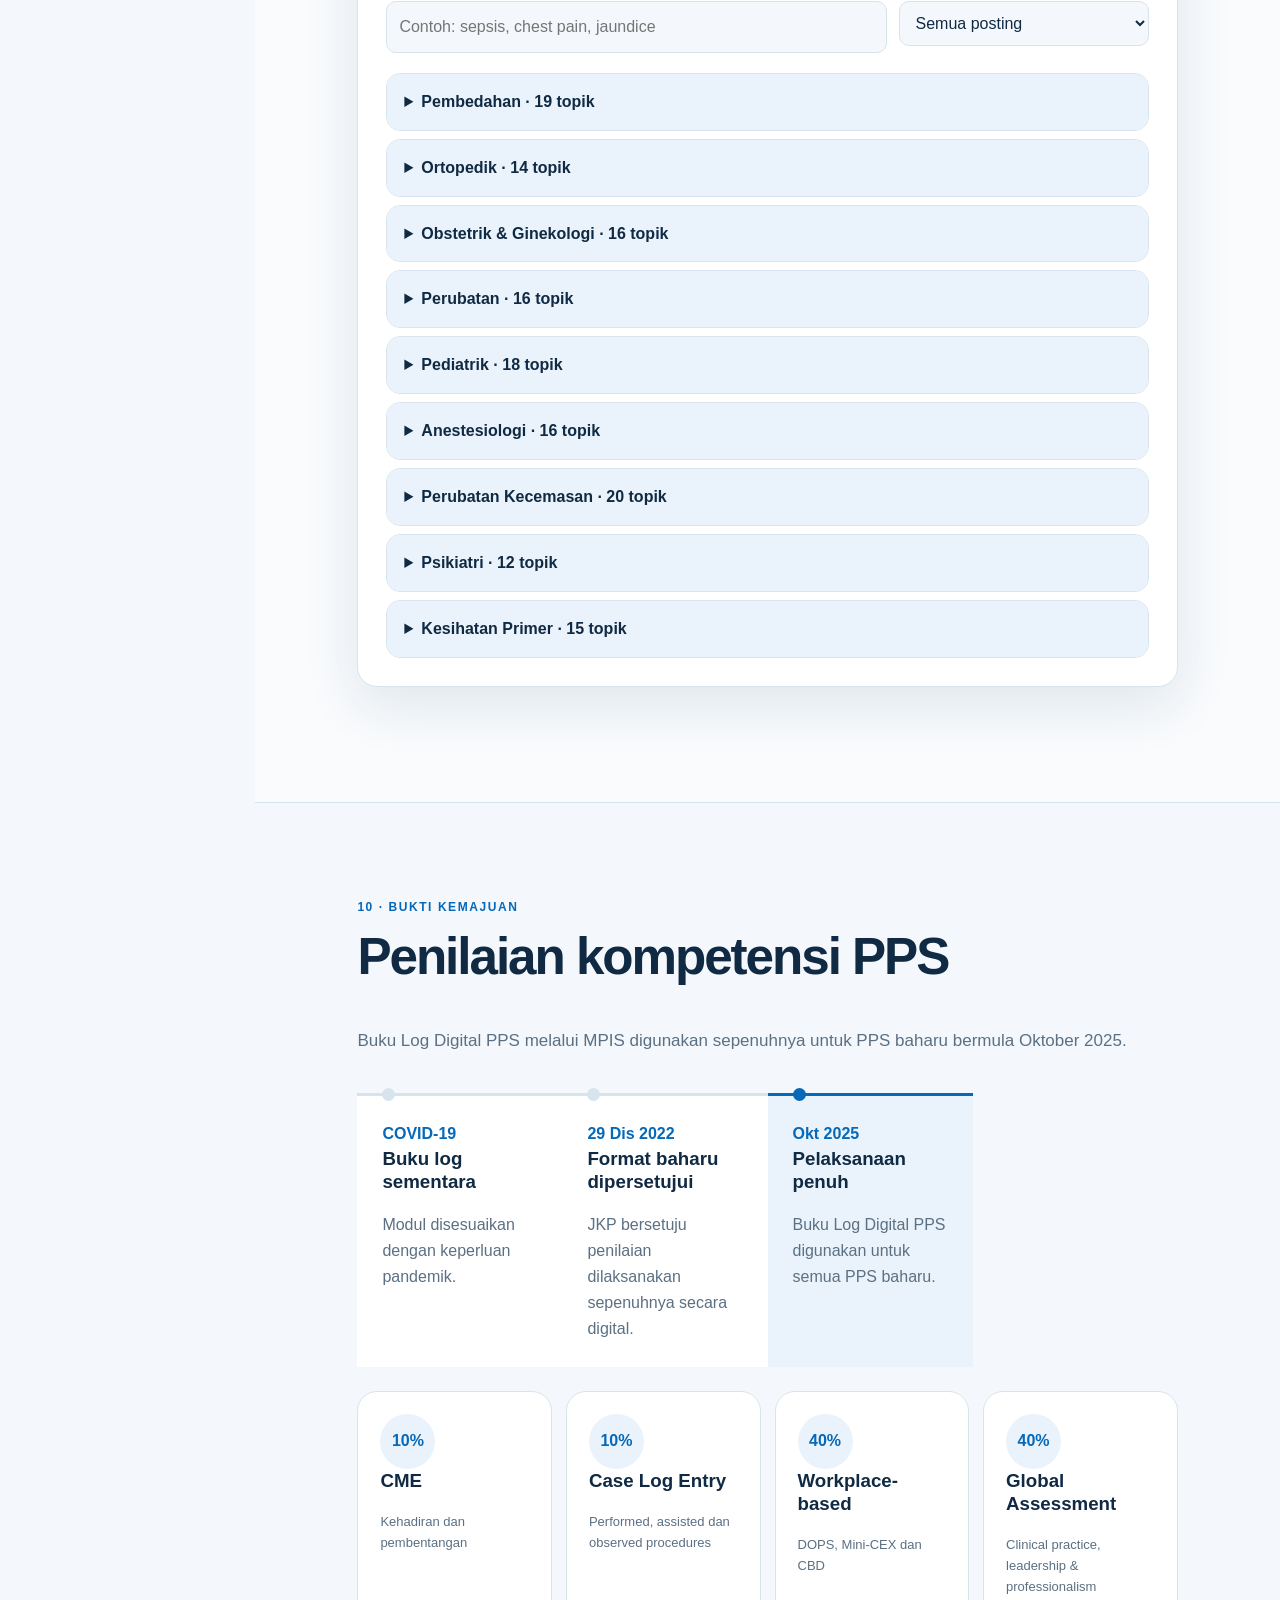
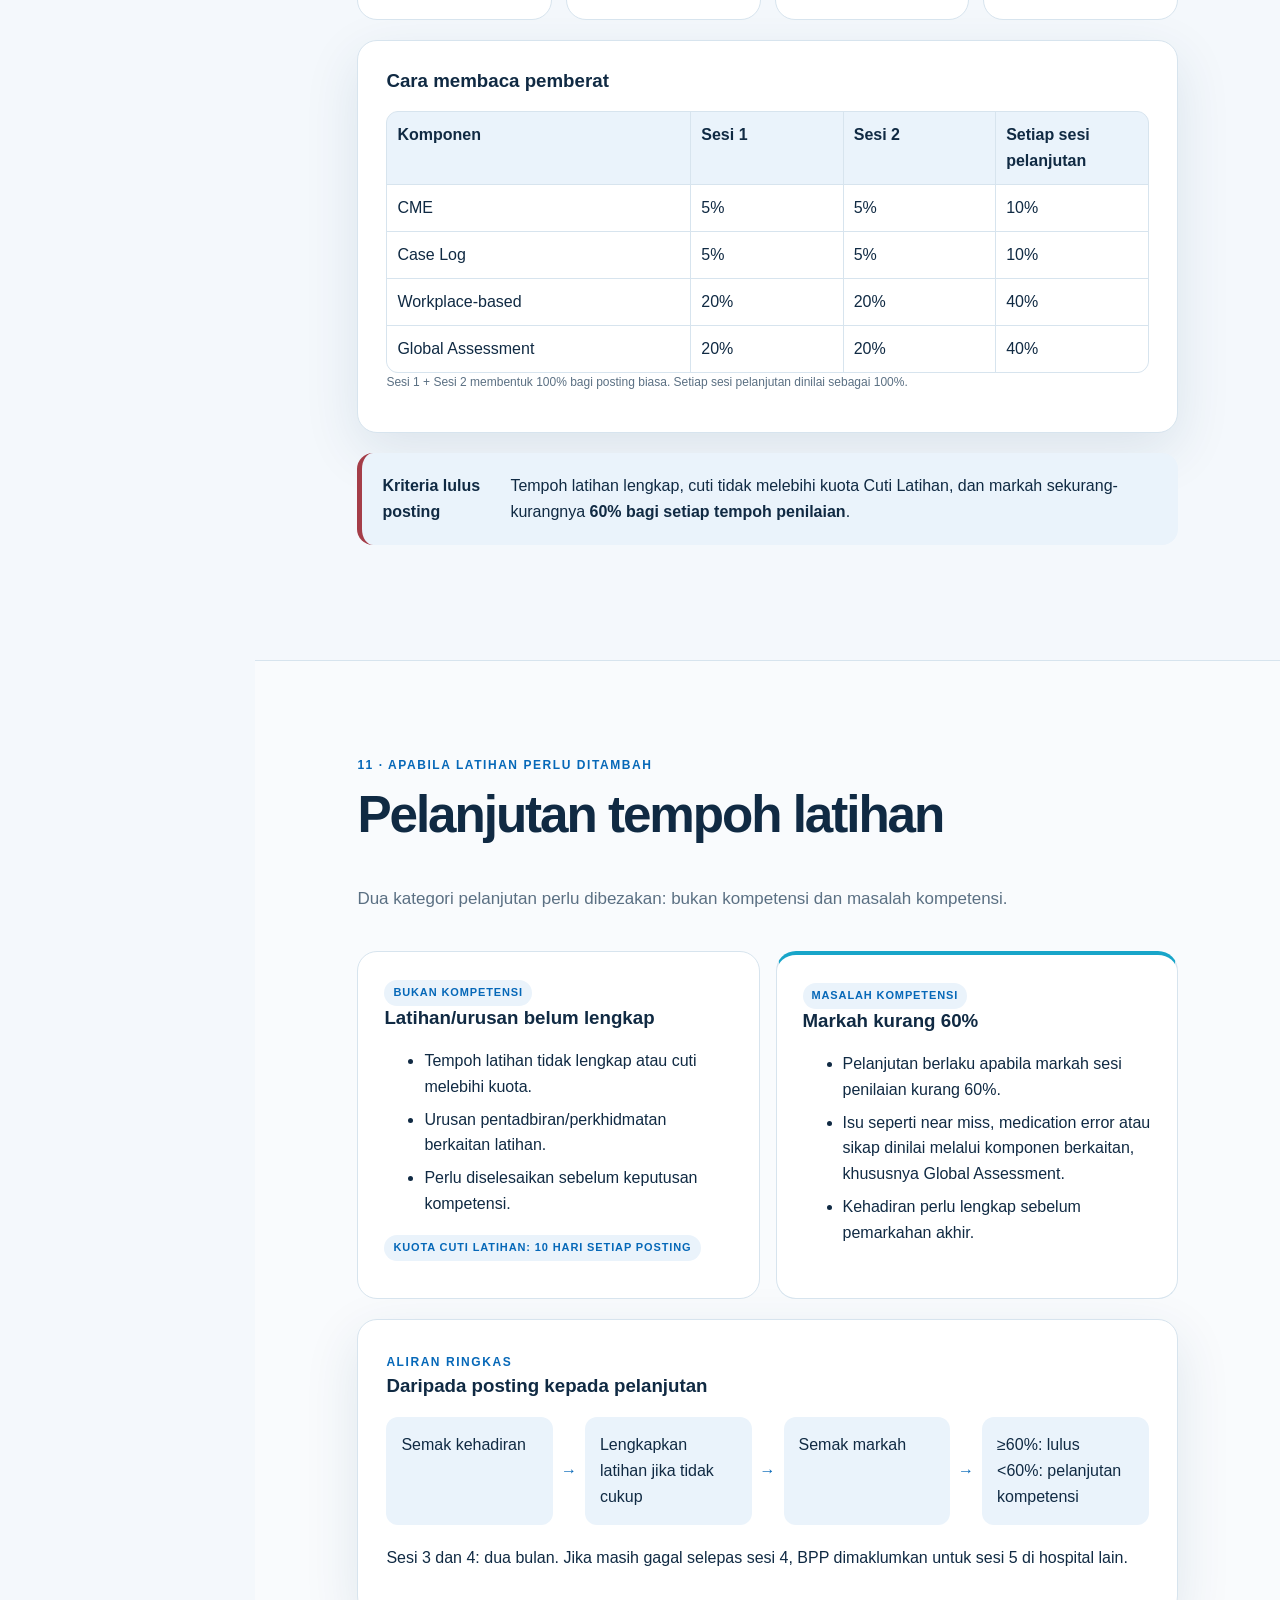
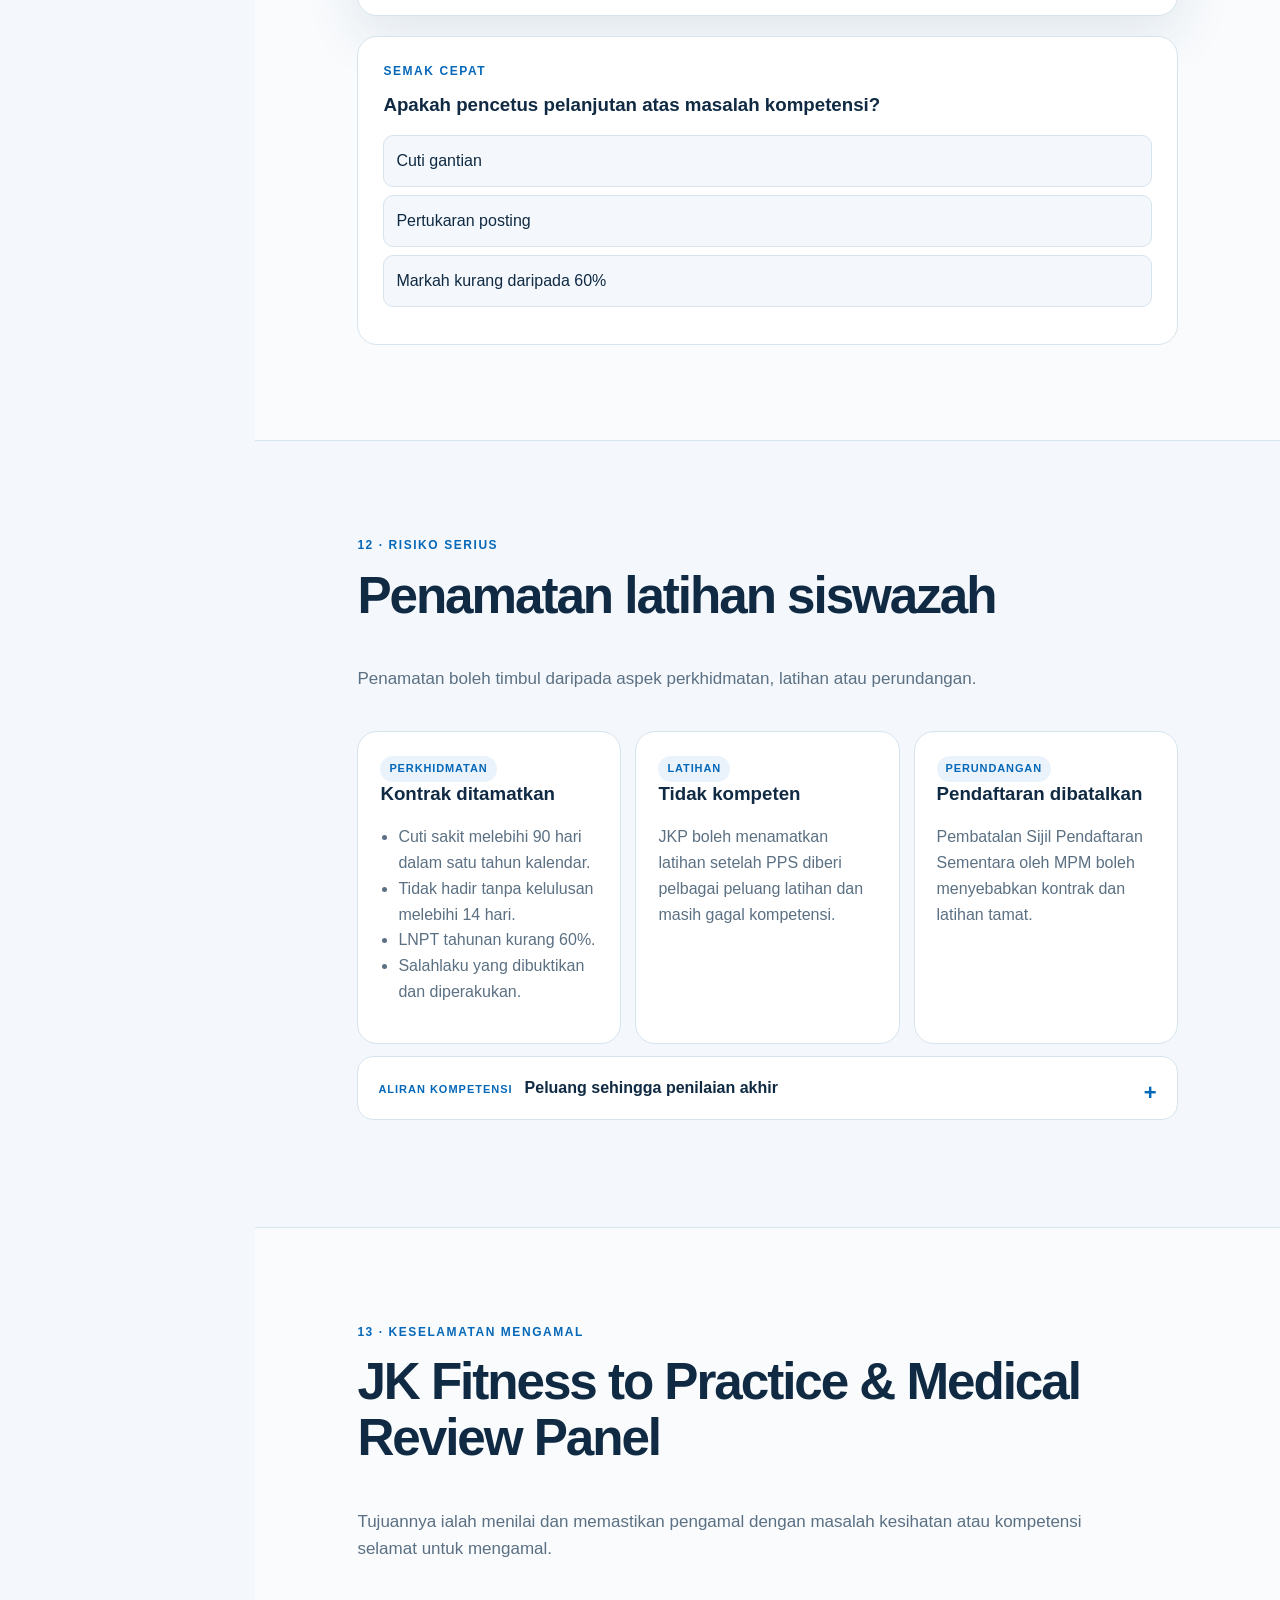
==== commit a0caf6fc: "Add PPS competency assessment learning module" ====
--- a/index.html
+++ b/index.html
@@ -16,6 +16,7 @@
       <span><strong>Program PPS 2026</strong><small>Scroll Learning</small></span>
     </a>
     <div class="top-actions">
+      <a class="icon-button module-link" href="modules.html">Modul</a>
       <button class="icon-button lookup-button" id="lookup-open" type="button">Cari</button>
       <button class="language-button" id="language-toggle" type="button" aria-label="Switch language">EN</button>
       <button class="icon-button" id="glossary-open" type="button">Glosari</button>
@@ -49,14 +50,14 @@
   <main id="mula">
     <section class="hero">
       <div class="hero-copy">
-        <p class="eyebrow">Nota pembelajaran bebas · Berdasarkan bahan pembentangan PPS 2026</p>
+        <p class="eyebrow" id="independent-label">Nota pembelajaran bebas · Berdasarkan bahan pembentangan PPS 2026</p>
         <h1>Pengenalan kepada Program <em>Pegawai Perubatan Siswazah</em> 2026</h1>
         <p class="lead">Panduan interaktif untuk memahami perjalanan latihan, tanggungjawab, penilaian dan langkah selepas tamat sebagai PPS.</p>
         <div class="hero-actions">
           <a class="button primary" href="#overview">Mulakan perjalanan</a>
           <button class="button secondary" id="resume-button" type="button">Sambung bacaan</button>
         </div>
-        <p class="source-note">Laman ini tidak berafiliasi dengan atau mewakili KKM, Bahagian Perkembangan Perubatan atau MPM. Kandungan diringkaskan daripada slaid kemaskini Mac 2026 untuk pembelajaran dan rujukan semula. Rujuk arahan rasmi terkini apabila melaksanakan dasar.</p>
+        <p class="source-note" id="independent-disclaimer">Laman ini tidak berafiliasi dengan atau mewakili KKM, Bahagian Perkembangan Perubatan atau MPM. Kandungan diringkaskan daripada slaid kemaskini Mac 2026 untuk pembelajaran dan rujukan semula. Rujuk arahan rasmi terkini apabila melaksanakan dasar.</p>
         <p class="translation-notice" id="translation-notice" hidden>English translation for learning purposes. Refer to the Malay version for official wording.</p>
       </div>
       <div class="hero-panel" aria-label="Ringkasan perjalanan">
